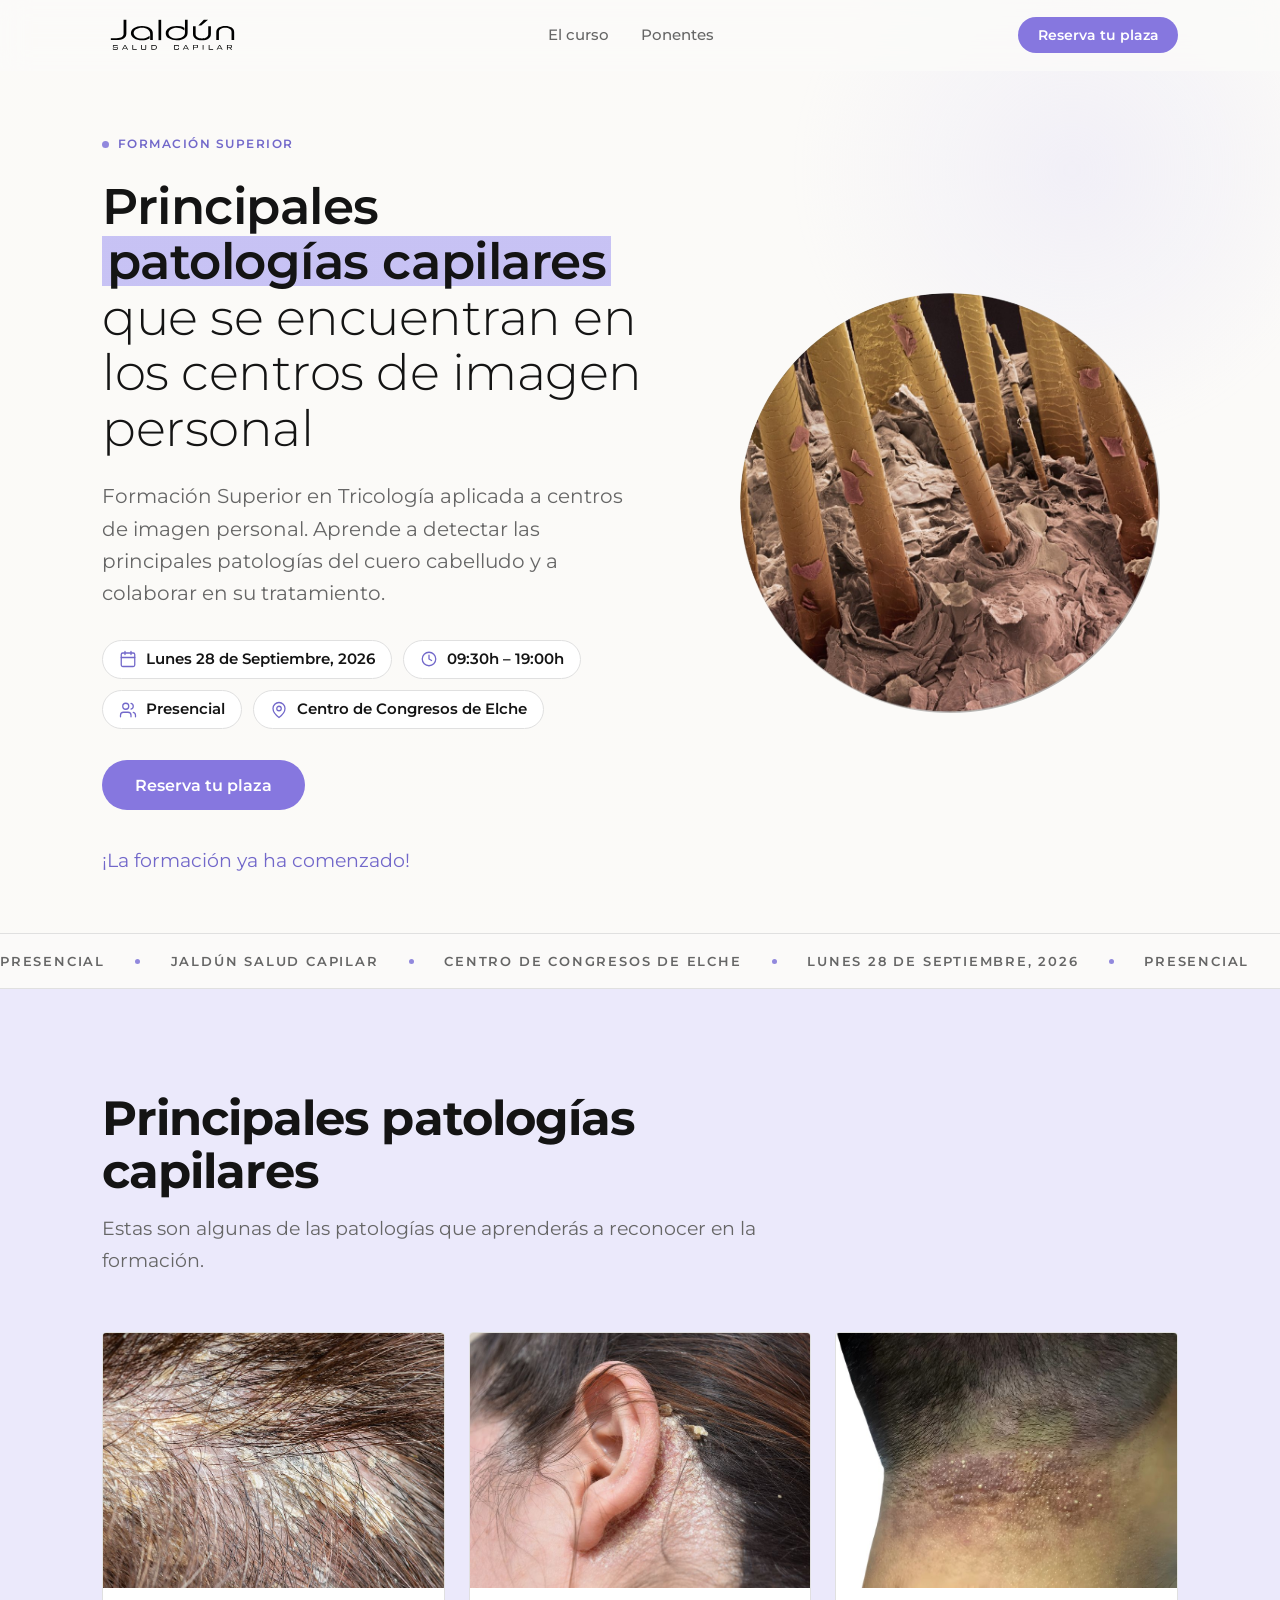
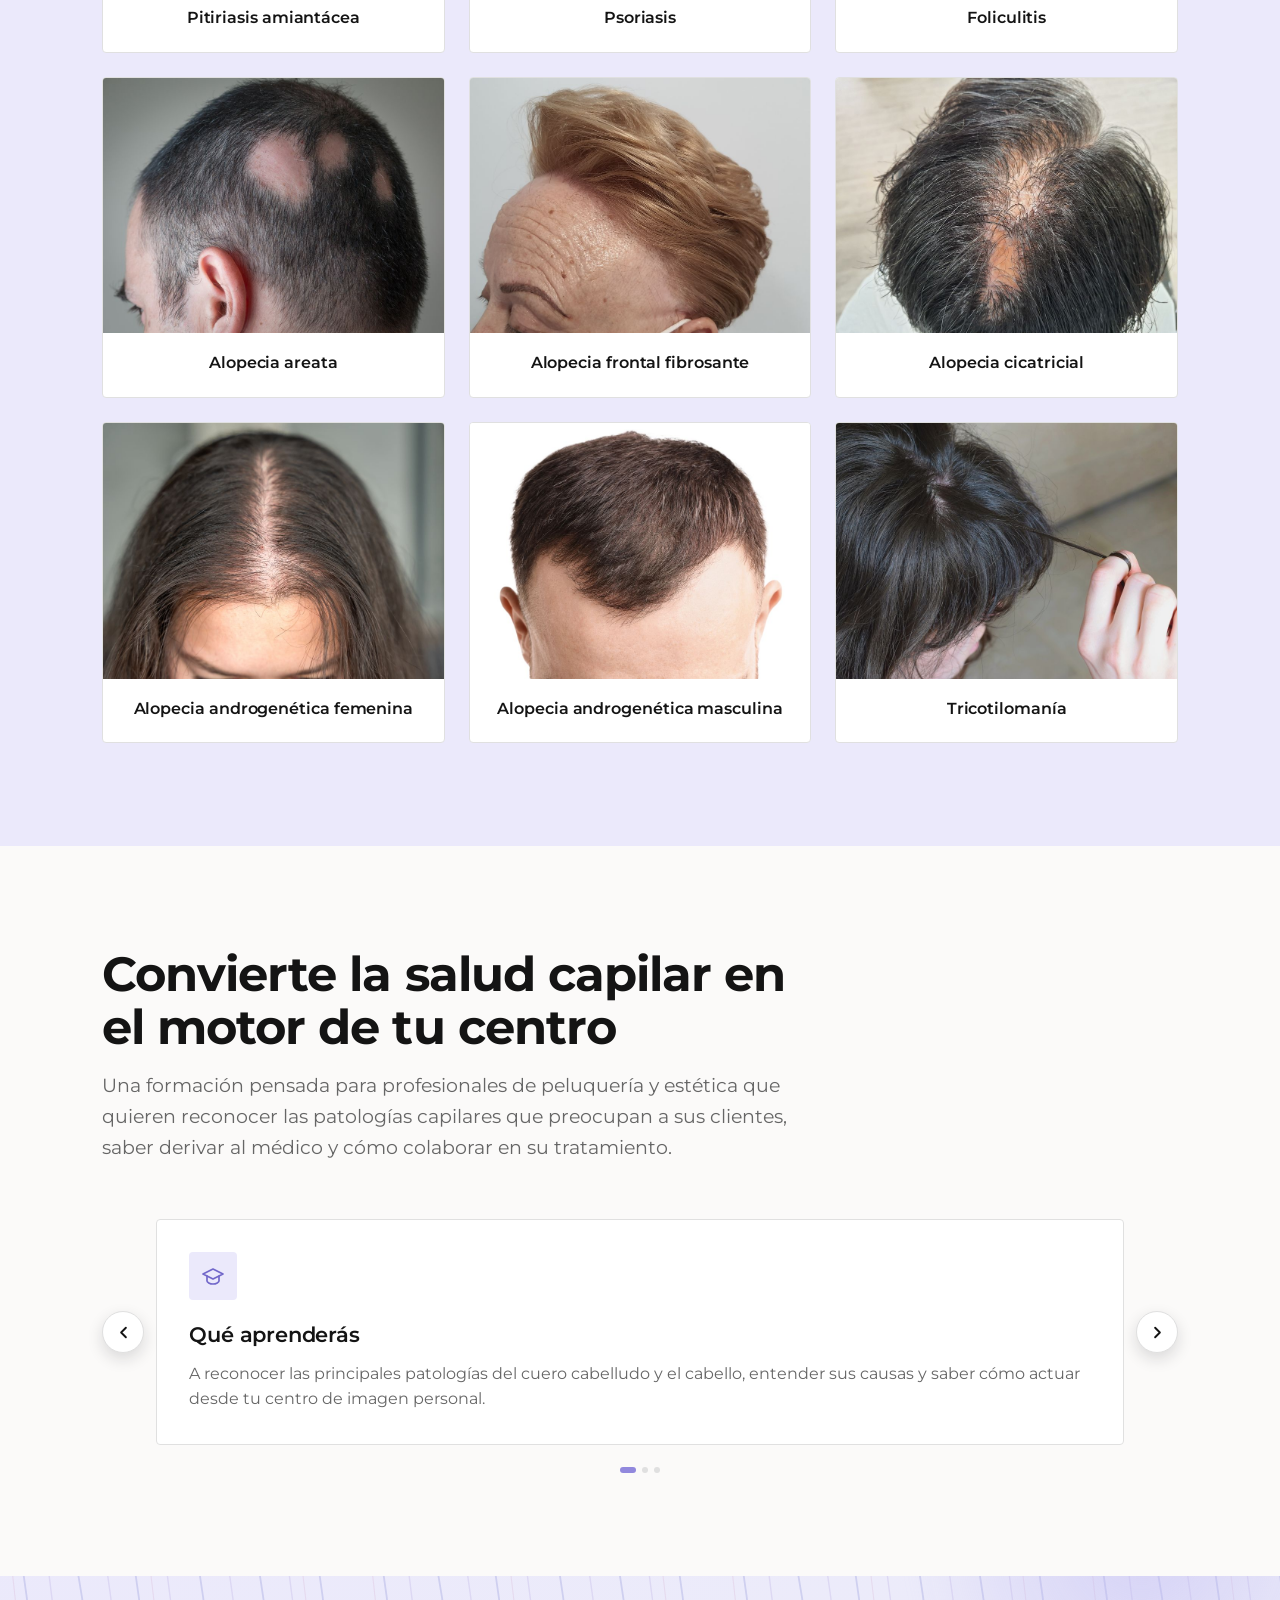
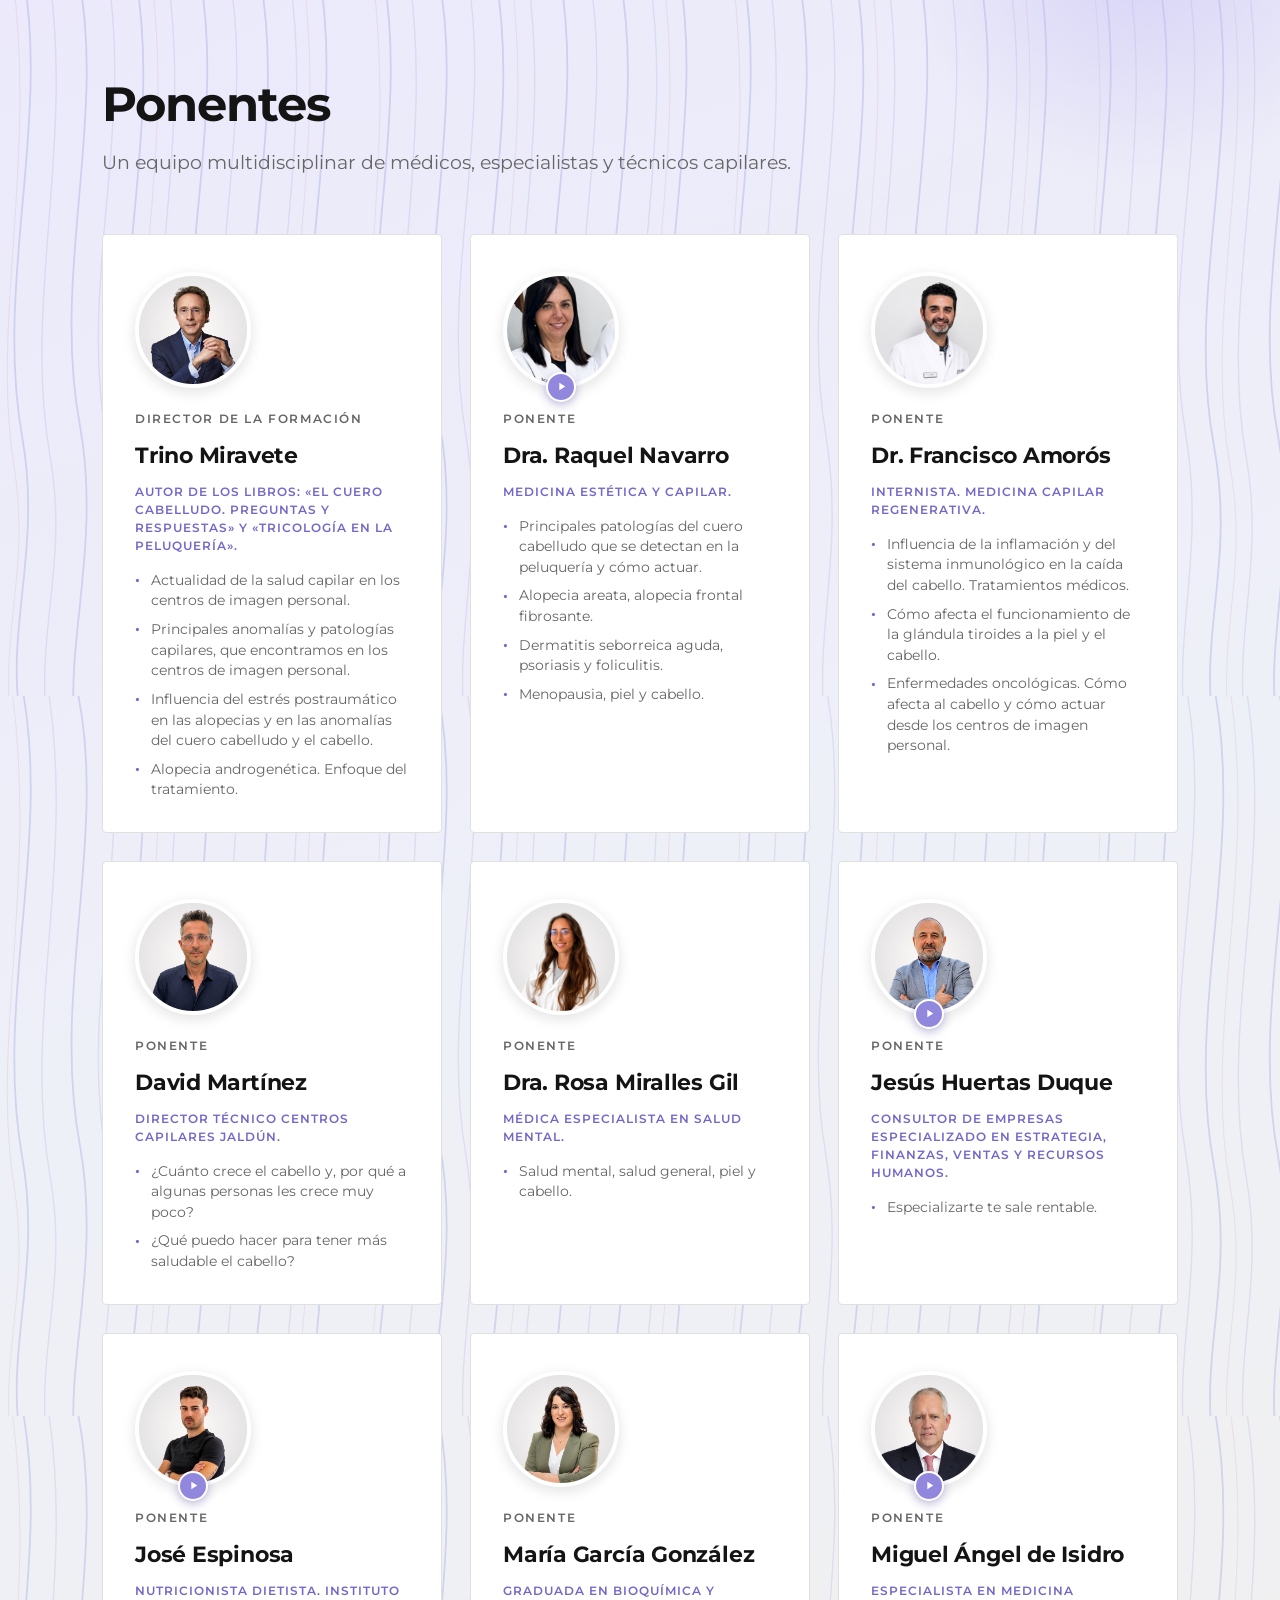
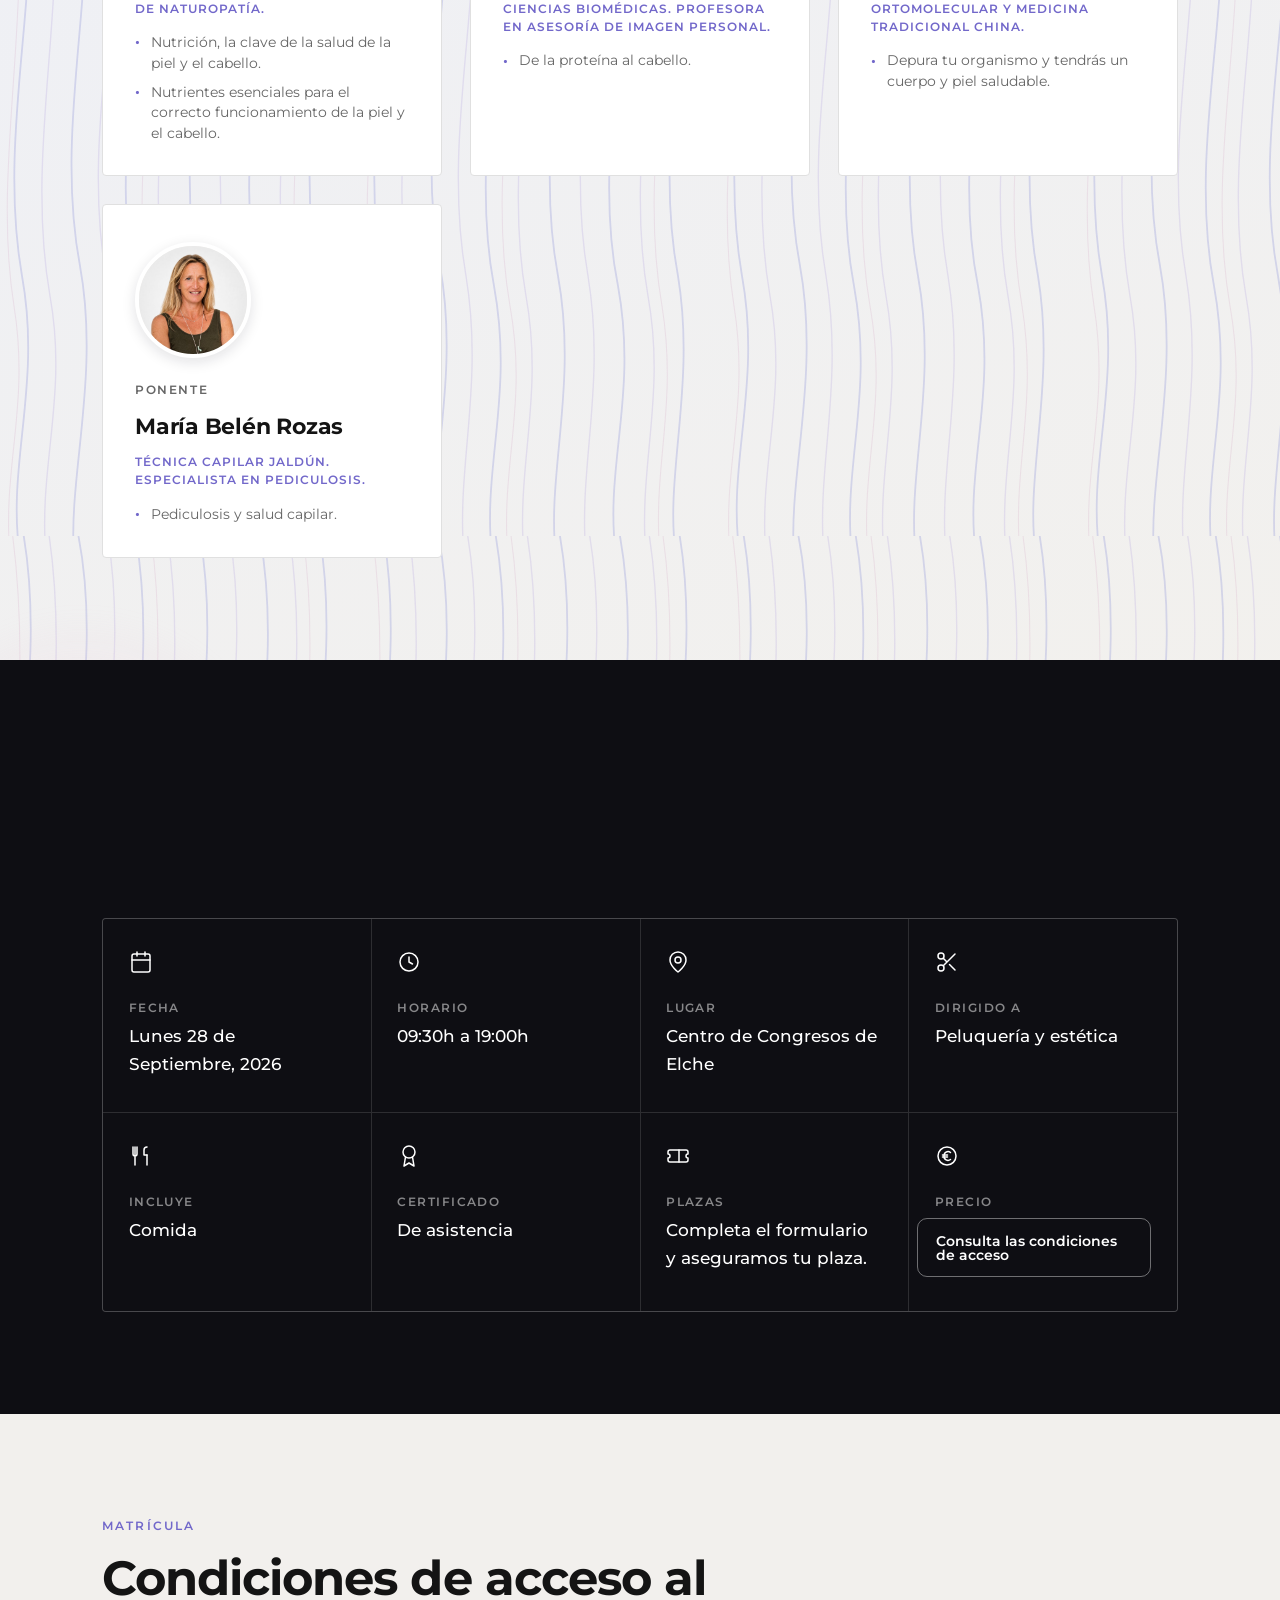
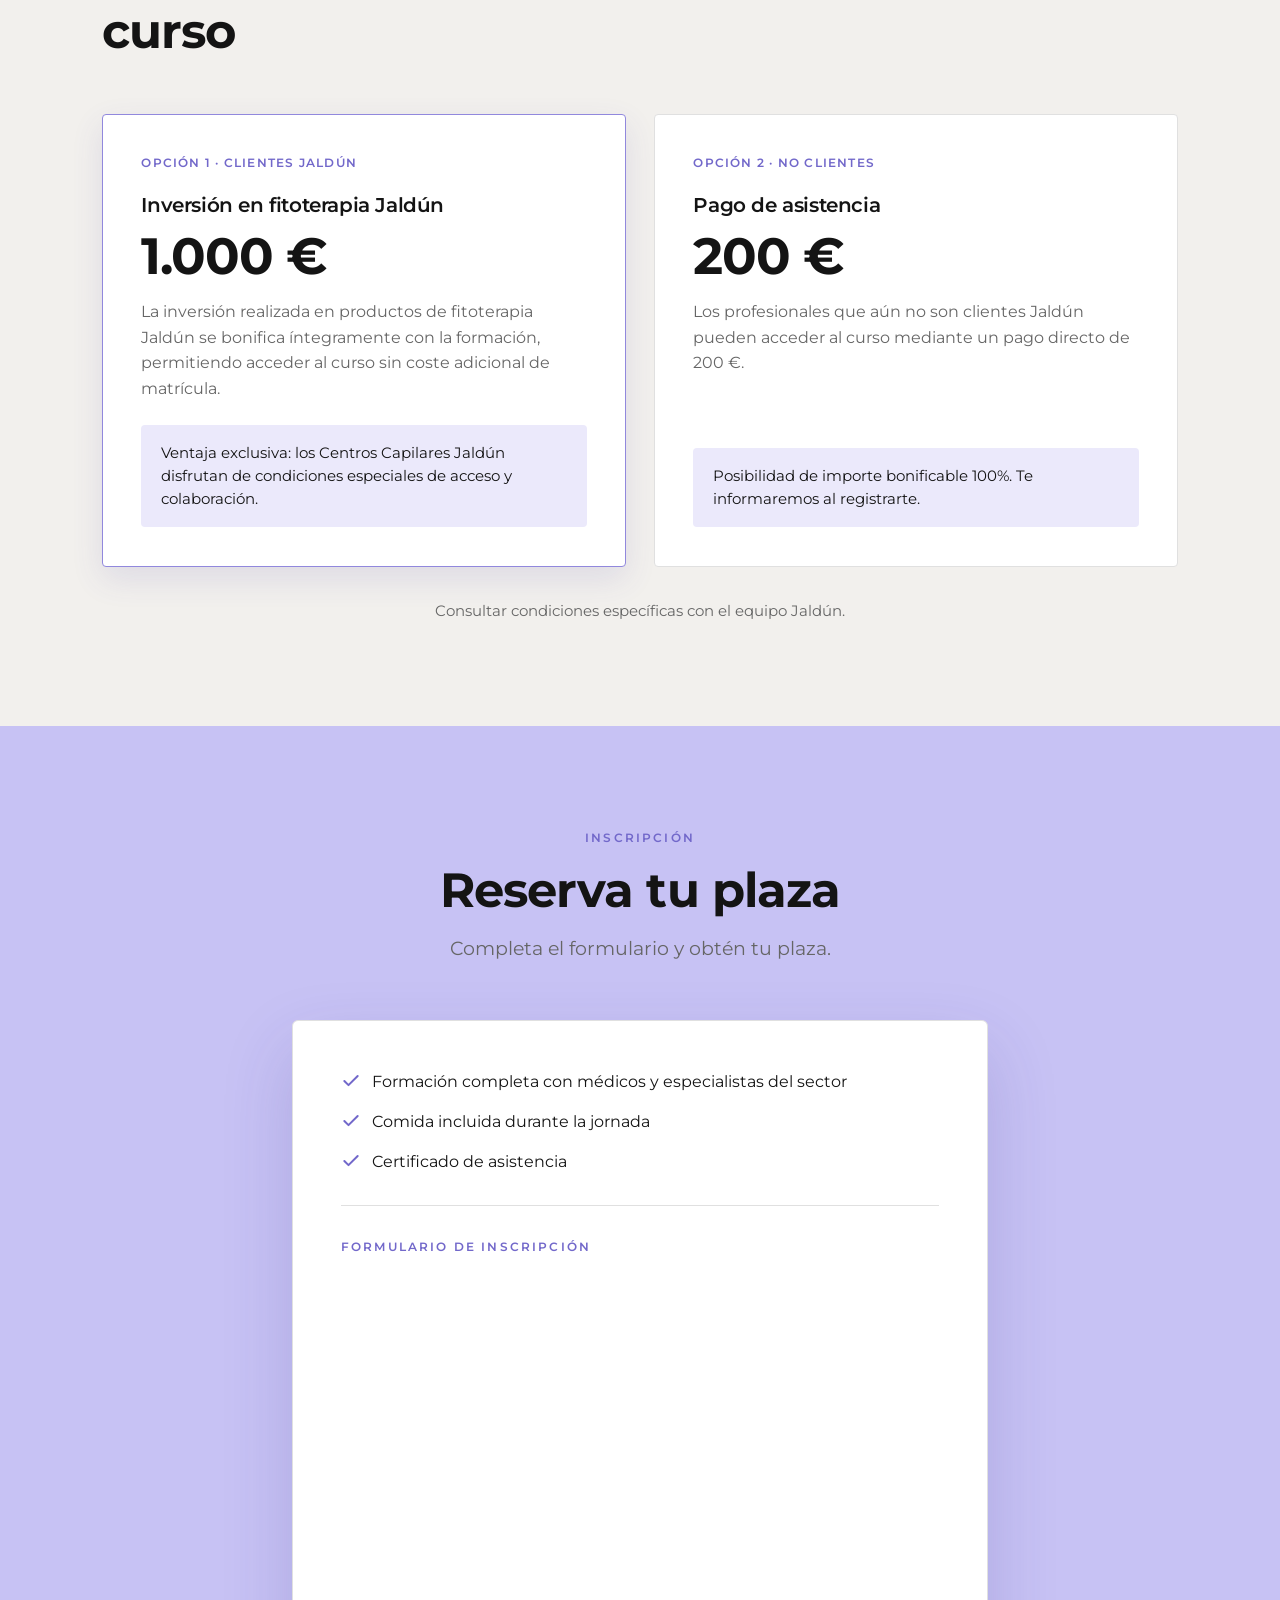
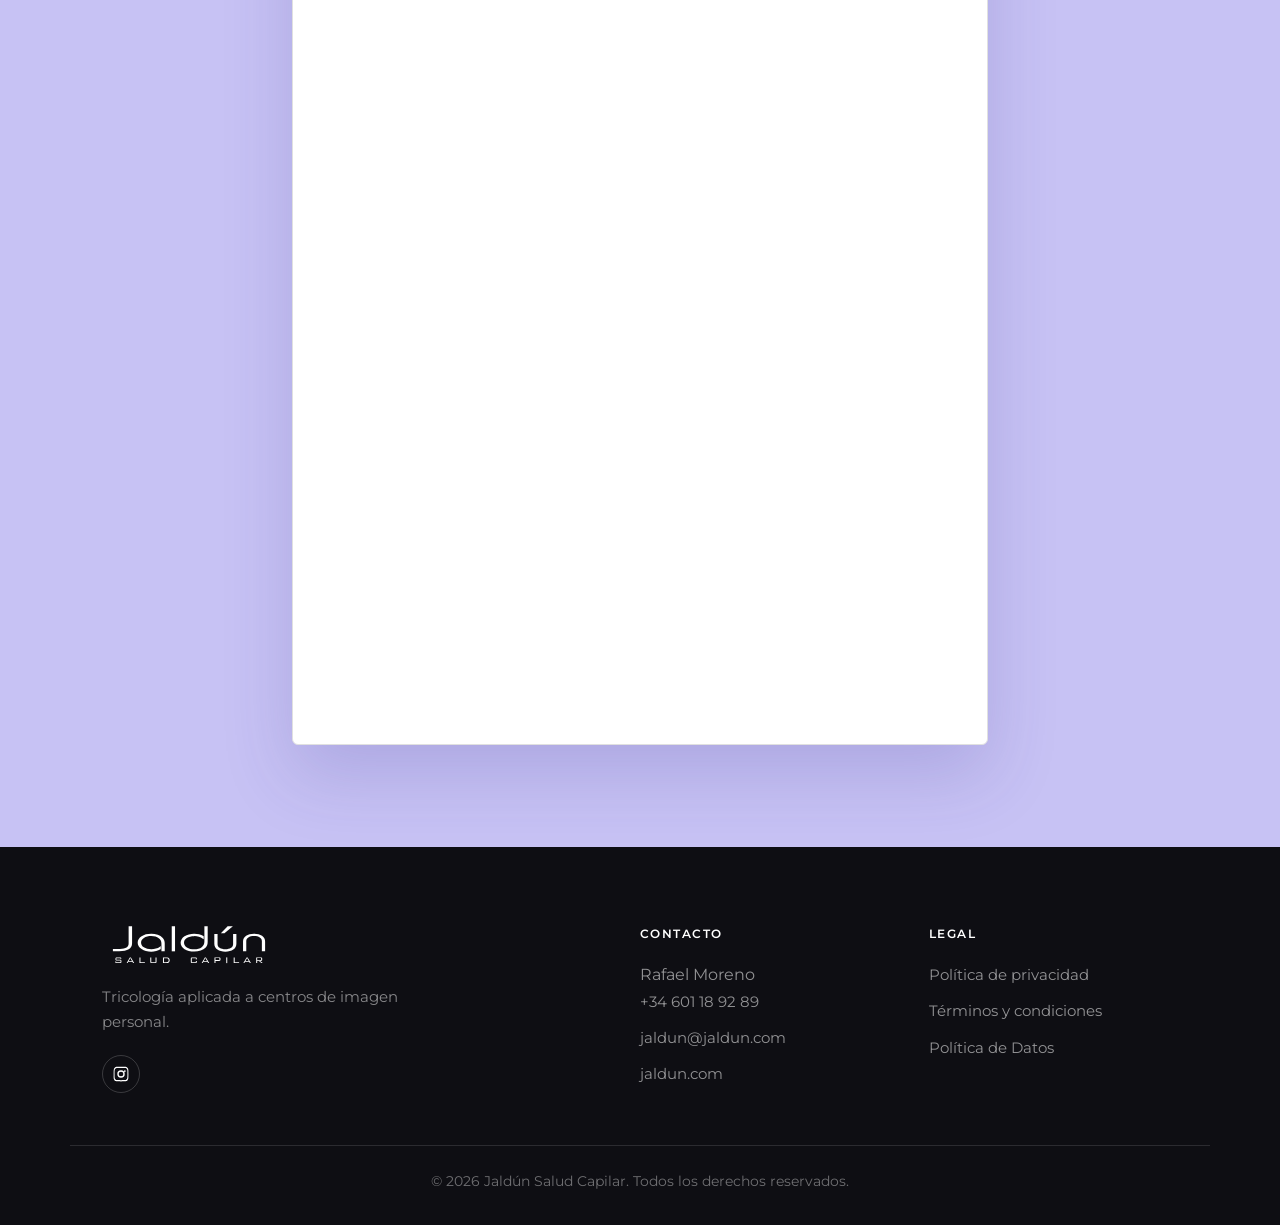
==== vista-previa.html @ fed3d992 "Añade vídeo con clic para la tarjeta de Dra. Raquel Navarro Mismo comportamiento que los demás ponen" ====
<!DOCTYPE html>
<html lang="es">
<head>
  <meta charset="UTF-8" />
  <meta name="viewport" content="width=device-width, initial-scale=1.0" />

  <!-- Metadatos SEO (también se refrescan desde config.js, pero estos valores
       estáticos son los que leen WhatsApp/Facebook/Instagram al compartir). -->
  <title>Formación Superior en Tricología | Principales Patologías Capilares · Jaldún</title>
  <meta name="description" content="Formación presencial para profesionales de peluquería y estética: aprende a detectar las principales patologías capilares y a colaborar en su tratamiento. 28 de septiembre, Elche. Incluye comida y certificado." />

  <!-- Open Graph (al compartir en WhatsApp, Facebook, Instagram...) -->
  <meta property="og:type" content="website" />
  <meta property="og:title" content="Formación superior · Principales patologías capilares que se encuentran en los centros de imagen personal." />
  <meta property="og:description" content="Tricología aplicada a centros de imagen personal. 28 de septiembre de 2026, Elche. Incluye comida y certificado." />
  <meta property="og:image" content="assets/og-image.jpg" />
  <meta property="og:url" content="https://www.jaldun.com/formacion" />

  <!-- Twitter Cards -->
  <meta name="twitter:card" content="summary_large_image" />
  <meta name="twitter:title" content="Formación superior · Principales patologías capilares que se encuentran en los centros de imagen personal." />
  <meta name="twitter:description" content="Tricología aplicada a centros de imagen personal. 28 de septiembre de 2026, Elche." />
  <meta name="twitter:image" content="assets/og-image.jpg" />

  <!-- Favicon -->
  <link rel="icon" href="[data-uri]" type="image/svg+xml" />

  <!-- Tipografía del programa: Montserrat -->
  <link rel="preconnect" href="https://fonts.googleapis.com" />
  <link rel="preconnect" href="https://fonts.gstatic.com" crossorigin />
  <link href="https://fonts.googleapis.com/css2?family=Montserrat:wght@400;500;600;700;800&display=swap" rel="stylesheet" />

  <!-- Estilos -->
  <style>
/* =========================================================================
   SISTEMA DE DISEÑO — LANDING JALDÚN
   Estética editorial inspirada en eventos.jaldun.com
   Titulares y texto: Montserrat (la del PDF del programa)
   Fondo cálido, tinta casi negra, acentos lavanda, esquinas rectas.
   El contenido se edita en config.js (no aquí).
   ========================================================================= */

/* ---------------------- 1. VARIABLES (tema) ---------------------- */
:root {
  /* Paleta extraída de eventos.jaldun.com */
  --paper:       hsl(40 20% 98%);   /* fondo cálido */
  --paper-2:     hsl(40 15% 94%);   /* gris cálido (secciones alternas) */
  --ink:         hsl(0 0% 8%);      /* texto casi negro */
  --muted:       hsl(0 0% 40%);     /* texto secundario */
  --card:        #ffffff;
  --hairline:    hsl(0 0% 88%);     /* líneas finas */
  --border:      hsl(0 0% 90%);

  --lavender:        hsl(246 70% 86%);
  --lavender-deep:   hsl(246 55% 70%);
  --lavender-deeper: hsl(246 48% 60%);
  --lavender-soft:   hsl(246 70% 95%);

  /* Tipografía del programa: Montserrat (titulares y texto) */
  --font-serif: "Montserrat", system-ui, -apple-system, "Segoe UI", Roboto, sans-serif;
  --font-sans:  "Montserrat", system-ui, -apple-system, "Segoe UI", Roboto, sans-serif;

  /* Radios (editorial: casi rectos) */
  --r:    4px;
  --r-lg: 6px;

  /* Layout */
  --maxw: 1140px;
  --gap: clamp(1rem, 2.5vw, 1.75rem);
}

/* ---------------------- 2. RESET ---------------------- */
*, *::before, *::after { box-sizing: border-box; margin: 0; padding: 0; }

html { scroll-behavior: smooth; scroll-padding-top: 90px; -webkit-text-size-adjust: 100%; }

body {
  font-family: var(--font-sans);
  color: var(--ink);
  background: var(--paper);
  line-height: 1.65;
  -webkit-font-smoothing: antialiased;
  text-rendering: optimizeLegibility;
  overflow-x: hidden;
}

img { max-width: 100%; display: block; }
a { color: inherit; text-decoration: none; }
ul { list-style: none; }
button { font-family: inherit; cursor: pointer; }

h1, h2, h3, .serif { font-family: var(--font-serif); font-weight: 700; letter-spacing: -0.02em; }

/* ---------------------- 3. LAYOUT ---------------------- */
.container { width: 100%; max-width: var(--maxw); margin: 0 auto; padding: 0 clamp(1.2rem, 4vw, 2rem); }
.container--narrow { max-width: 760px; }

.section { padding: clamp(4rem, 8vw, 6.5rem) 0; }
.section--alt { background: var(--paper-2); }

.section__head { max-width: 720px; margin: 0 0 clamp(2.5rem, 5vw, 3.5rem); }
.section__title {
  font-family: var(--font-serif); font-weight: 700;
  font-size: clamp(1.9rem, 4.5vw, 3rem); line-height: 1.1; letter-spacing: -0.02em;
}
.section__subtitle {
  margin-top: 1rem; font-size: clamp(1.02rem, 2vw, 1.18rem);
  color: var(--muted); max-width: 60ch;
}

.grid { display: grid; gap: var(--gap); }
.grid--2 { grid-template-columns: repeat(2, 1fr); }
.grid--3 { grid-template-columns: repeat(3, 1fr); }
.grid--4 { grid-template-columns: repeat(4, 1fr); }
.grid--speakers { grid-template-columns: repeat(3, 1fr); }

/* Resalte lavanda (subrayado tipo rotulador) */
.hl {
  background: linear-gradient(transparent 8%, var(--lavender) 8% 92%, transparent 92%);
  color: inherit; padding: 0 .1em; border-radius: 2px;
  -webkit-box-decoration-break: clone; box-decoration-break: clone;
}

/* ---------------------- 4. BOTONES ---------------------- */
.btn {
  display: inline-flex; align-items: center; justify-content: center; gap: .5rem;
  font-family: var(--font-sans); font-weight: 600; font-size: .95rem; line-height: 1;
  padding: .85rem 1.6rem; border-radius: 999px; border: 1px solid transparent;
  transition: transform .18s ease, background .2s ease, box-shadow .2s ease, color .2s ease;
  white-space: nowrap;
}
.btn--primary { background: hsl(249 62% 67%); color: #fff; }
.btn--primary:hover { background: hsl(249 55% 59%); color: #fff; transform: translateY(-1px); }
.btn--primary:active { transform: translateY(0); }
.btn--ghost { background: transparent; border-color: var(--ink); color: var(--ink); }
.btn--ghost:hover { background: var(--ink); color: var(--paper); }
.btn--sm { padding: .6rem 1.15rem; font-size: .88rem; }
.btn--lg { padding: 1rem 2rem; font-size: 1.02rem; }
.btn--block { width: 100%; }

/* ---------------------- 5. NAVBAR ---------------------- */
.navbar {
  position: fixed; top: 0; left: 0; right: 0; z-index: 100;
  background: hsl(40 20% 98% / .82); backdrop-filter: saturate(180%) blur(14px);
  border-bottom: 1px solid transparent; transition: border-color .3s ease;
}
.navbar.scrolled { border-bottom-color: var(--hairline); }
.navbar__inner { display: flex; align-items: center; justify-content: space-between; height: 70px; gap: 1rem; }
.navbar__logo { font-family: var(--font-serif); font-weight: 800; font-size: 1.5rem; letter-spacing: -.01em; display: inline-flex; align-items: center; }
.navbar__logo img { height: 34px; width: auto; display: block; }
.navbar__links { display: flex; gap: 2rem; }
.navbar__links a { color: var(--muted); font-weight: 500; font-size: .92rem; transition: color .2s; }
.navbar__links a:hover { color: var(--ink); }

/* ---------------------- 6. HERO ---------------------- */
.hero { position: relative; padding: 130px 0 clamp(2rem, 5vw, 3.5rem); overflow: hidden; isolation: isolate; }
.hero__bg { position: absolute; inset: 0; width: 100%; height: 100%; object-fit: cover; z-index: 0; }
.hero__bg-overlay {
  position: absolute; inset: 0; z-index: 1;
  background: linear-gradient(95deg, rgba(251,250,247,.82) 0%, rgba(251,250,247,.60) 50%, rgba(251,250,247,.38) 100%);
}
.hero__inner { position: relative; z-index: 2; display: grid; grid-template-columns: 1.1fr .9fr; align-items: center; gap: clamp(2rem, 5vw, 4.5rem); }
.hero__badge {
  display: inline-flex; align-items: center; gap: .55rem;
  font-size: .78rem; font-weight: 600; letter-spacing: .12em; text-transform: uppercase;
  color: var(--lavender-deeper); margin-bottom: 1.5rem;
}
.hero__badge::before { content: ""; width: 7px; height: 7px; border-radius: 50%; background: var(--lavender-deep); }
.hero__title {
  font-family: var(--font-serif); font-weight: 600;
  font-size: clamp(1.9rem, 4.6vw, 3.1rem); line-height: 1.12; letter-spacing: -0.01em;
}
.hero__title-light { font-weight: 300; }
.hero__subtitle { margin-top: 1.5rem; font-size: clamp(1.05rem, 2.2vw, 1.22rem); color: var(--muted); max-width: 540px; }
.hero__meta { display: flex; flex-wrap: wrap; gap: .7rem; margin: 1.9rem 0; max-width: 560px; }
.hero__meta-item {
  display: inline-flex; align-items: center; gap: .55rem;
  padding: .6rem 1rem; border: 1px solid var(--hairline); border-radius: 999px;
  background: var(--card);
}
.hero__meta-icon { display: inline-flex; color: var(--lavender-deeper); }
.hero__meta-icon svg { width: 18px; height: 18px; }
.hero__meta-value { font-size: .92rem; font-weight: 600; color: var(--ink); line-height: 1; white-space: nowrap; }
.hero__actions { display: flex; flex-wrap: wrap; align-items: center; gap: .8rem; margin-top: .5rem; }

@media (max-width: 600px) {
  .hero__meta { gap: .6rem; }
  .hero__meta-item { flex: 1 1 auto; }
}

.hero__media { position: relative; display: flex; justify-content: center; }
.hero__image-wrap {
  position: relative; width: 100%; max-width: 420px; aspect-ratio: 1 / 1;
  border-radius: 50%; overflow: hidden; background: transparent;
}
.hero__image-wrap img { width: 100%; height: 100%; object-fit: cover; }
/* Respaldo para navegadores sin soporte de aspect-ratio (ej. iOS Safari antiguo):
   sin esto el contenedor colapsa a altura 0 y la imagen no se ve. */
@supports not (aspect-ratio: 1 / 1) {
  .hero__image-wrap { height: 0; padding-bottom: 100%; }
  .hero__image-wrap img { position: absolute; inset: 0; }
}
.hero__glow {
  position: absolute; top: -15%; right: -8%; width: 50vw; height: 50vw; max-width: 620px; max-height: 620px;
  background: radial-gradient(circle, hsl(246 70% 86% / .35), transparent 62%);
  z-index: -1; filter: blur(10px);
}

/* Cuenta atrás */
.countdown { display: flex; gap: clamp(.8rem, 2vw, 1.6rem); margin-top: 2.2rem; flex-wrap: wrap; }
.cd { display: flex; flex-direction: column; align-items: flex-start; min-width: 56px; }
.cd__num {
  font-family: var(--font-serif); font-weight: 700; font-variant-numeric: tabular-nums;
  font-size: clamp(1.8rem, 4vw, 2.6rem); line-height: 1; color: var(--ink);
}
.cd__lbl { font-size: .72rem; text-transform: uppercase; letter-spacing: .14em; color: var(--muted); margin-top: .45rem; }
.cd--done { font-family: var(--font-serif); font-size: 1.2rem; color: var(--lavender-deeper); }

/* ---------------------- 7. FRANJA (ticker) ---------------------- */
.ticker { border-top: 1px solid var(--hairline); border-bottom: 1px solid var(--hairline); background: var(--paper); overflow: hidden; }
.ticker__track {
  display: flex; align-items: center; width: max-content;
  animation: ticker-scroll 80s linear infinite;
}
.ticker:hover .ticker__track { animation-play-state: paused; }
@keyframes ticker-scroll {
  from { transform: translateX(0); }
  to   { transform: translateX(-50%); }
}
.ticker__item {
  display: inline-flex; align-items: center; white-space: nowrap; padding: 1.05rem 0;
  font-size: .8rem; font-weight: 600; letter-spacing: .14em; text-transform: uppercase; color: var(--muted);
}
.ticker__item::after {
  content: ""; width: 5px; height: 5px; border-radius: 50%; background: var(--lavender-deep);
  margin: 0 1.9rem; flex: 0 0 auto;
}

/* ---------------------- 8. TARJETAS ---------------------- */
.card {
  background: var(--card); border: 1px solid var(--hairline); border-radius: var(--r);
  padding: clamp(1.4rem, 3vw, 2rem);
  transition: transform .22s ease, box-shadow .22s ease, border-color .22s ease;
}
.grid .card:hover, .sobre-grid .card:hover { transform: translateY(-6px); border-color: var(--lavender-deep); background: var(--lavender-soft); box-shadow: 0 18px 38px hsl(246 42% 45% / .16); }

/* "Convierte la salud capilar..." como carrusel de 1 tarjeta, con flechas a los lados (escritorio y móvil) */
.sobre-carousel { position: relative; padding: 0 3.4rem; }
.sobre-grid {
  display: flex; gap: 1.5rem; overflow-x: auto; scroll-snap-type: x mandatory;
  -webkit-overflow-scrolling: touch; scrollbar-width: none;
}
.sobre-grid::-webkit-scrollbar { display: none; }
.sobre-grid .card { flex: 0 0 100%; max-width: 100%; scroll-snap-align: center; }
.sobre-arrow {
  display: flex; align-items: center; justify-content: center;
  position: absolute; top: 50%; transform: translateY(-50%);
  width: 42px; height: 42px; padding: 0; border-radius: 50%; flex: 0 0 auto;
  background: #fff; border: 1px solid var(--hairline); color: var(--ink);
  box-shadow: 0 6px 16px rgba(20,21,26,.14); z-index: 2; cursor: pointer;
}
.sobre-arrow:hover { border-color: var(--lavender-deep); color: var(--lavender-deeper); }
.sobre-arrow svg { width: 19px; height: 19px; }
.sobre-arrow--prev { left: 0; }
.sobre-arrow--next { right: 0; }
.sobre-arrow:disabled { opacity: .3; pointer-events: none; }
.sobre-dots { display: flex; justify-content: center; align-items: center; gap: .4rem; margin-top: 1.4rem; }
.sobre-dots span {
  width: 6px; height: 6px; border-radius: 50%; background: var(--hairline); flex: 0 0 auto; cursor: pointer;
  transition: background .2s ease, width .2s ease;
}
.sobre-dots span.is-active { background: var(--lavender-deep); width: 16px; border-radius: 3px; }
@media (max-width: 540px) {
  .sobre-carousel { padding: 0 2.6rem; }
  .sobre-arrow { width: 36px; height: 36px; }
  .sobre-arrow svg { width: 16px; height: 16px; }
}
.card__icon {
  font-size: 1.5rem; line-height: 1; margin-bottom: 1.1rem; color: var(--lavender-deeper);
  width: 48px; height: 48px; display: inline-flex; align-items: center; justify-content: center;
  background: var(--lavender-soft); border-radius: var(--r);
}
.card__icon svg { width: 24px; height: 24px; }
.card__title { font-family: var(--font-serif); font-weight: 600; font-size: 1.3rem; margin-bottom: .55rem; letter-spacing: -.01em; }
.card__text { color: var(--muted); font-size: .97rem; }

/* Galería de patologías (foto + título) */
#patologias.section--alt { background: var(--lavender-soft); }
.patho-grid { display: grid; grid-template-columns: repeat(3, 1fr); gap: 1.5rem; }
.patho-card {
  background: var(--card); border: 1px solid var(--hairline); border-radius: var(--r);
  overflow: hidden; transition: transform .22s ease, box-shadow .22s ease, border-color .22s ease;
}
.patho-card:hover { transform: translateY(-6px); border-color: var(--lavender-deep); box-shadow: 0 18px 38px hsl(246 42% 45% / .16); }
.patho-card__img { width: 100%; aspect-ratio: 4 / 3; object-fit: cover; display: block; background: var(--paper-2); }
.patho-card__title {
  padding: 1rem 1.2rem 1.3rem; text-align: center;
  font-family: var(--font-serif); font-weight: 600; font-size: 1.02rem; letter-spacing: -.005em;
}
@media (max-width: 860px) { .patho-grid { grid-template-columns: repeat(2, 1fr); } }

/* Carrusel en móvil: scroll horizontal con snap + flechas + puntos */
.patho-carousel { position: relative; }
.patho-arrow { display: none; }
.patho-dots { display: none; }
@media (max-width: 540px) {
  .patho-grid {
    display: flex; grid-template-columns: unset; gap: .9rem;
    overflow-x: auto; scroll-snap-type: x mandatory; scroll-padding-left: 6vw;
    -webkit-overflow-scrolling: touch; scrollbar-width: none;
  }
  .patho-grid::-webkit-scrollbar { display: none; }
  .patho-card { flex: 0 0 76vw; max-width: 76vw; scroll-snap-align: center; }
  .patho-card__img { aspect-ratio: 1 / 1; }
  .patho-card__title { padding: .8rem .9rem 1rem; font-size: .95rem; }

  .patho-arrow {
    display: flex; align-items: center; justify-content: center;
    position: absolute; top: 38vw; transform: translateY(-50%);
    width: 38px; height: 38px; padding: 0; border-radius: 50%;
    background: #fff; border: 1px solid var(--hairline); color: var(--ink);
    box-shadow: 0 6px 16px rgba(20,21,26,.16); z-index: 2;
  }
  .patho-arrow svg { width: 18px; height: 18px; }
  .patho-arrow--prev { left: 2px; }
  .patho-arrow--next { right: 2px; }
  .patho-arrow:disabled { opacity: .3; pointer-events: none; }

  .patho-dots { display: flex; justify-content: center; align-items: center; gap: .4rem; margin-top: 1.1rem; }
  .patho-dots span {
    width: 6px; height: 6px; border-radius: 50%; background: var(--hairline);
    transition: background .2s ease, width .2s ease; flex: 0 0 auto;
  }
  .patho-dots span.is-active { background: var(--lavender-deep); width: 16px; border-radius: 3px; }
}

/* Etiqueta (eyebrow) sobre los títulos de sección */
.eyebrow {
  display: block; font-size: .75rem; font-weight: 600; letter-spacing: .18em;
  text-transform: uppercase; color: var(--lavender-deeper); margin-bottom: 1rem;
}


/* Evento (datos) */
.fact { text-align: left; }
.fact__icon {
  font-size: 1.3rem; margin-bottom: .8rem; width: 44px; height: 44px; color: var(--lavender-deeper);
  display: inline-flex; align-items: center; justify-content: center;
  background: var(--lavender-soft); border-radius: var(--r);
}
.fact__icon svg { width: 22px; height: 22px; }
.fact__label { font-size: .76rem; text-transform: uppercase; letter-spacing: .1em; color: var(--muted); font-weight: 600; }
.fact__value { font-size: 1.05rem; font-weight: 600; margin-top: .2rem; font-family: var(--font-serif); }

/* --- Sección oscura integrada (estilo eventos.jaldun.com · detalles del evento) --- */
.section--dark { background: #0e0e13; color: #fff; }
.section--dark .section__title { color: #fff; }
.section--dark .section__subtitle { color: rgba(255,255,255,.55); }

.facts {
  display: grid; grid-template-columns: repeat(4, 1fr);
  gap: 1px; background: rgba(255,255,255,.13);
  border: 1px solid rgba(255,255,255,.13); border-radius: var(--r); overflow: hidden;
}
.facts .fact { background: #0e0e13; padding: 1.9rem 1.6rem 2.1rem; text-align: left; }
.facts .fact__icon {
  width: auto; height: auto; background: none; border-radius: 0;
  color: #fff; margin-bottom: 1.5rem; font-size: 1.3rem;
}
.facts .fact__icon svg { width: 24px; height: 24px; stroke-width: 1.5; }
.facts .fact__label { color: rgba(255,255,255,.5); letter-spacing: .12em; }
.facts .fact__value { color: #fff; font-weight: 500; margin-top: .35rem; }
.btn--ghost-light { background: transparent; border-color: rgba(255,255,255,.4); color: #fff; margin-top: .4rem; }
.btn--ghost-light:hover { background: #fff; color: #0e0e13; border-color: #fff; }
.fact__cta { display: flex; width: calc(100% + 1.1rem); white-space: normal; text-align: left; justify-content: flex-start; border-radius: 10px; padding: .9rem 1.1rem; margin-left: -1.1rem; }

@media (max-width: 860px) { .facts { grid-template-columns: repeat(2, 1fr); } }
@media (max-width: 460px) { .facts { grid-template-columns: 1fr; } }

/* ---------------------- 9. PONENTES ---------------------- */
/* Fondo sutil de hebras de cabello para la sección de ponentes */
.section--hairs {
  position: relative; overflow: hidden;
  background-color: #eef0f7;
  background-image: url([data-uri]), linear-gradient(160deg, var(--lavender-soft) 0%, #eef0f7 45%, var(--paper-2) 100%);
  background-repeat: repeat, no-repeat;
  background-size: 360px 720px, 100% 100%;
}
.section--hairs::before, .section--hairs::after {
  content: ""; position: absolute; z-index: 0; pointer-events: none; border-radius: 50%; filter: blur(6px);
}
.section--hairs::before {
  top: -12%; right: -8%; width: 42vw; height: 42vw; max-width: 480px; max-height: 480px;
  background: radial-gradient(circle, hsl(246 70% 84% / .5), transparent 70%);
}
.section--hairs::after {
  bottom: -16%; left: -10%; width: 38vw; height: 38vw; max-width: 420px; max-height: 420px;
  background: radial-gradient(circle, hsl(328 55% 85% / .35), transparent 70%);
}
.section--hairs > .container { position: relative; z-index: 1; }

.speaker {
  position: relative; overflow: hidden;
  text-align: left; background: #fff;
  border: 1px solid var(--hairline); border-radius: var(--r);
  padding: 2.3rem 2rem 2rem;
  transition: background .25s ease, border-color .25s ease, box-shadow .25s ease, transform .25s ease;
}
.grid--speakers .speaker:hover {
  background: var(--lavender-soft); border-color: var(--lavender-deep);
  box-shadow: 0 18px 38px hsl(246 45% 45% / .16); transform: translateY(-6px);
}
.speaker__content { position: relative; z-index: 3; padding-top: calc(116px + 1.4rem); }
.speaker__media {
  position: absolute; top: 2.3rem; left: 2rem; width: 116px; height: 116px;
  border-radius: 50%; overflow: hidden; z-index: 2;
  border: 4px solid #fff; box-shadow: 0 4px 14px rgba(16,18,30,.12); background: var(--paper-2);
  transition: top .45s cubic-bezier(.4,0,.2,1), left .45s cubic-bezier(.4,0,.2,1),
              width .45s cubic-bezier(.4,0,.2,1), height .45s cubic-bezier(.4,0,.2,1),
              border-radius .45s cubic-bezier(.4,0,.2,1), border-color .3s ease, box-shadow .3s ease;
}
.speaker__media:has(.speaker__video) { cursor: pointer; }
.speaker__tap-hint {
  position: absolute; z-index: 3; pointer-events: none;
  top: calc(2.3rem + 116px - 16px); left: calc(2rem + 58px);
  transform: translateX(-50%);
  width: 30px; height: 30px; border-radius: 50%;
  background: var(--lavender-deep); color: #fff;
  display: flex; align-items: center; justify-content: center;
  border: 2px solid #fff; box-shadow: 0 3px 10px hsl(246 45% 40% / .35);
  animation: tapHintPulse 2.2s ease-in-out infinite;
}
.speaker__tap-hint svg { width: 13px; height: 13px; margin-left: 1px; }
.speaker.is-video-active .speaker__tap-hint { display: none; }
@keyframes tapHintPulse {
  0%, 100% { transform: translateX(-50%) scale(1); }
  50% { transform: translateX(-50%) scale(1.12); }
}
.speaker__photo {
  position: absolute; inset: 0; width: 100%; height: 100%;
  object-fit: cover; object-position: center 22%; margin: 0;
  transition: opacity .35s ease;
}
.speaker__video {
  position: absolute; inset: 0; width: 100%; height: 100%;
  object-fit: cover; object-position: center center;
  opacity: 0; transition: opacity .35s ease; pointer-events: none;
}
.speaker__scrim {
  position: absolute; inset: 0; pointer-events: none;
  background: linear-gradient(180deg, transparent 55%, hsl(246 45% 8% / .55) 100%);
  opacity: 0; transition: opacity .4s ease;
}
.speaker.is-video-active {
  aspect-ratio: 1080 / 1500; height: auto;
}
.speaker.is-video-active .speaker__media {
  top: 0; left: 0; width: 100%; height: 100%; border-radius: var(--r);
  border-color: transparent; box-shadow: none;
}
.speaker.is-video-active .speaker__photo { opacity: 0; }
.speaker.is-video-active .speaker__video { opacity: 1; }
.speaker.is-video-active .speaker__scrim { opacity: 1; }
.speaker.is-video-active .speaker__content {
  position: absolute; inset: 0; z-index: 3;
  display: flex; flex-direction: column; justify-content: flex-end;
  padding: 1.1rem 1.3rem 1.2rem;
}
.speaker.is-video-active .speaker__eyebrow {
  color: rgba(255,255,255,.85); font-size: .6rem; margin-bottom: .2rem;
  text-shadow: 0 1px 4px rgba(0,0,0,.9), 0 1px 12px rgba(0,0,0,.6);
}
.speaker.is-video-active .speaker__name {
  color: #fff; font-size: 1.02rem;
  text-shadow: 0 1px 4px rgba(0,0,0,.9), 0 1px 12px rgba(0,0,0,.6);
}
.speaker.is-video-active .speaker__bio {
  color: rgba(255,255,255,.92); font-size: .66rem; margin-top: .25rem;
  text-shadow: 0 1px 4px rgba(0,0,0,.9), 0 1px 12px rgba(0,0,0,.6);
}
.speaker.is-video-active .speaker__topics,
.speaker.is-video-active .speaker__social { display: none; }
.speaker__eyebrow {
  font-size: .72rem; font-weight: 600; letter-spacing: .14em; text-transform: uppercase;
  color: var(--muted); margin-bottom: .5rem; transition: color .3s ease;
}
.speaker__name { font-family: var(--font-serif); font-weight: 700; font-size: 1.4rem; letter-spacing: -.01em; transition: color .3s ease; }
.speaker__bio {
  color: var(--lavender-deeper); font-weight: 600; font-size: .78rem;
  letter-spacing: .08em; text-transform: uppercase; margin-top: .55rem; line-height: 1.45;
  transition: color .3s ease;
}
.speaker__topics { list-style: none; margin: .9rem 0 0; padding: 0; }
.speaker__topics li {
  position: relative; padding-left: 1rem; margin-bottom: .5rem;
  color: var(--muted); font-size: .89rem; line-height: 1.45; transition: color .3s ease;
}
.speaker__topics li::before { content: "·"; position: absolute; left: 0; top: -.05em; color: var(--lavender-deeper); font-weight: 700; font-size: 1.1em; transition: color .3s ease; }
.speaker__topics li:last-child { margin-bottom: 0; }
.speaker__social { display: flex; gap: .6rem; margin-top: 1.2rem; }
.speaker__social a {
  width: 34px; height: 34px; border-radius: 50%; border: 1px solid var(--hairline);
  display: inline-flex; align-items: center; justify-content: center; color: var(--ink);
  transition: all .2s;
}
.speaker__social a:hover { background: var(--lavender-deep); color: #fff; border-color: var(--lavender-deep); }
.speaker__social svg { width: 16px; height: 16px; }

/* ---------------------- 10. ACORDEÓN (FAQ) ---------------------- */
/* --- Condiciones de acceso (precios) --- */
.price-card {
  background: var(--card); border: 1px solid var(--hairline); border-radius: var(--r);
  padding: clamp(1.8rem, 3vw, 2.5rem); display: flex; flex-direction: column;
  transition: transform .25s ease, box-shadow .25s ease, border-color .25s ease;
}
.price-card:hover { transform: translateY(-5px); box-shadow: 0 18px 38px hsl(246 42% 45% / .14); }
.price-card--featured { border-color: var(--lavender-deep); box-shadow: 0 12px 32px hsl(246 45% 45% / .12); }
.price-card__opt { font-size: .76rem; font-weight: 600; letter-spacing: .1em; text-transform: uppercase; color: var(--lavender-deeper); margin-bottom: 1rem; }
.price-card__title { font-family: var(--font-serif); font-weight: 600; font-size: 1.25rem; color: var(--ink); }
.price-card__amount { font-family: var(--font-serif); font-weight: 700; font-size: clamp(2.4rem, 5vw, 3.2rem); color: var(--ink); margin: .5rem 0 1.1rem; letter-spacing: -.02em; line-height: 1; }
.price-card__desc { color: var(--muted); font-size: .97rem; }
.price-card__desc { margin-bottom: 1.5rem; }
.price-card__highlight {
  margin-top: auto; background: var(--lavender-soft); border-radius: var(--r);
  padding: 1.05rem 1.2rem; color: var(--ink); font-size: .92rem; line-height: 1.55;
}
.condiciones-nota { text-align: center; color: var(--muted); font-size: .92rem; margin-top: 2rem; }

.accordion { display: flex; flex-direction: column; border-top: 1px solid var(--hairline); }
.acc-item { border-bottom: 1px solid var(--hairline); }
.acc-head {
  width: 100%; text-align: left; background: none; border: none;
  display: flex; align-items: center; justify-content: space-between; gap: 1rem;
  padding: 1.4rem .2rem; font-family: var(--font-serif); font-size: 1.18rem; font-weight: 600; color: var(--ink);
}
.acc-icon { flex: 0 0 auto; width: 22px; height: 22px; position: relative; }
.acc-icon::before, .acc-icon::after { content: ""; position: absolute; background: var(--lavender-deeper); border-radius: 2px; }
.acc-icon::before { top: 50%; left: 2px; right: 2px; height: 2px; transform: translateY(-50%); }
.acc-icon::after  { left: 50%; top: 2px; bottom: 2px; width: 2px; transform: translateX(-50%); transition: opacity .3s; }
.acc-item.open .acc-icon::after { opacity: 0; }
.acc-body { max-height: 0; overflow: hidden; transition: max-height .35s ease; }
.acc-body p { padding: 0 .2rem 1.4rem; color: var(--muted); max-width: 65ch; }

/* ---------------------- 11. FORMULARIO ---------------------- */
.form-section { background: var(--lavender); }
.form-section .section__head { text-align: center; margin-left: auto; margin-right: auto; }
.form-card {
  background: var(--card); border: 1px solid var(--hairline); border-radius: var(--r-lg);
  padding: clamp(1.8rem, 4vw, 3rem);
  box-shadow: 0 30px 70px hsl(246 50% 38% / .18);
}
.form-badge {
  display: inline-block; background: var(--lavender); color: var(--ink);
  font-size: .72rem; font-weight: 600; letter-spacing: .14em; text-transform: uppercase;
  padding: .45rem 1rem; border-radius: 999px; margin-bottom: 1.5rem;
}
.form-benefits { list-style: none; margin: 0; display: flex; flex-direction: column; gap: .85rem; }
.form-benefits li { display: flex; align-items: flex-start; gap: .7rem; color: var(--ink); font-size: 1rem; }
.form-benefits li svg { width: 20px; height: 20px; color: var(--lavender-deeper); flex: 0 0 auto; margin-top: .15rem; }
.form-divider { height: 1px; background: var(--hairline); margin: 1.9rem 0; }
.form-embed-label { display: block; margin-bottom: 1.2rem; }
/* Contenedor del formulario embebido (iframe GoHighLevel).
   El script de GHL intenta poner el iframe en position:absolute con un ancho en
   píxeles (lo que lo hacía "sangrar" fuera de la tarjeta). Forzándolo a
   position:static queda SIEMPRE en el flujo normal: ni se sale, ni colapsa la
   caja, ni se recorta por abajo. max-width:100% lo limita al ancho de la tarjeta
   y margin:0 auto lo centra. */
#form-embed { width: 100%; max-width: 100%; border-radius: var(--r); text-align: center; }
#form-embed iframe {
  position: static !important;
  width: 100% !important; max-width: 100% !important; min-width: 0 !important;
  /* El script de GHL a veces fija el iframe a 500/800px y mete el formulario
     (≈998px desktop / ≈1074px móvil) dentro con scroll interno (malo para CRO).
     Forzamos con !important una altura que SIEMPRE supere la del formulario:
     así no hay scroll interno. El sobrante es el iframe transparente mostrando
     la tarjeta blanca (parece padding). El script no usa !important, así que ganamos. */
  height: 1020px !important; min-height: 1020px !important; max-height: none !important;
  border: 0; display: block; margin: 0 auto;
}
@media (max-width: 560px) {
  #form-embed iframe { height: 1100px !important; min-height: 1100px !important; }
}

/* ---------------------- 12. FOOTER (claro, editorial) ---------------------- */
.footer { background: #0e0e13; color: rgba(255,255,255,.55); padding: clamp(3.5rem, 6vw, 5rem) 0 2rem; }
.footer__inner { display: grid; grid-template-columns: 2fr 1fr 1fr; gap: 2.5rem; }
.footer__logo { font-family: var(--font-serif); font-size: 1.5rem; font-weight: 800; color: #fff; display: block; margin-bottom: 1.1rem; }
.footer__logo img { height: 42px; width: auto; filter: brightness(0) invert(1); }
.footer__brand p { max-width: 340px; font-size: .95rem; color: rgba(255,255,255,.5); }
.footer__social { display: flex; gap: .6rem; margin-top: 1.3rem; }
.footer__social a {
  width: 38px; height: 38px; border-radius: 50%; border: 1px solid rgba(255,255,255,.18);
  display: inline-flex; align-items: center; justify-content: center; color: #fff; transition: all .2s;
}
.footer__social a:hover { background: var(--lavender-deep); color: var(--ink); border-color: var(--lavender-deep); transform: translateY(-2px); }
.footer__social svg { width: 18px; height: 18px; }
.footer__col h4 { color: #fff; font-family: var(--font-sans); font-weight: 600; font-size: .78rem; letter-spacing: .12em; text-transform: uppercase; margin-bottom: 1.1rem; }
.footer__col a { display: block; color: rgba(255,255,255,.55); font-size: .95rem; margin-bottom: .7rem; transition: color .2s; }
.footer__col a:hover { color: #fff; }
.footer__bottom { margin-top: 3rem; padding-top: 1.5rem; border-top: 1px solid rgba(255,255,255,.12); font-size: .86rem; color: rgba(255,255,255,.4); text-align: center; }

/* ---------------------- 13. CTA FLOTANTE (móvil) ---------------------- */
.floating-cta {
  position: fixed; left: 1rem; right: 1rem; bottom: 1rem; z-index: 90;
  display: none; text-align: center; padding: 1rem; border-radius: 999px;
  background: hsl(249 62% 67%); color: #fff; font-weight: 700;
  box-shadow: 0 10px 30px hsl(246 40% 50% / .3);
}

/* ---------------------- 14. ANIMACIONES ---------------------- */
.reveal { opacity: 0; transform: translateY(20px); transition: opacity .7s ease, transform .7s ease; }
.reveal.in { opacity: 1; transform: none; }

@media (prefers-reduced-motion: reduce) {
  html { scroll-behavior: auto; }
  .reveal { opacity: 1; transform: none; transition: none; }
  * { animation: none !important; }
}

/* ---------------------- 15. RESPONSIVE ---------------------- */
@media (max-width: 980px) {
  .hero__inner { grid-template-columns: 1fr; }
  .hero__media { order: -1; max-width: 360px; margin: 0 auto; }
  .grid--3, .grid--speakers { grid-template-columns: repeat(2, 1fr); }
  .grid--4 { grid-template-columns: repeat(2, 1fr); }
  .footer__inner { grid-template-columns: 1fr 1fr; }
  .footer__brand { grid-column: 1 / -1; }
}

@media (max-width: 720px) {
  .navbar__links { display: none; }
  .navbar .btn { display: none; }
  .grid--2, .grid--3, .grid--speakers { grid-template-columns: 1fr; }
  .floating-cta { display: block; }
  body { padding-bottom: 80px; }
}

@media (max-width: 440px) {
  .grid--4 { grid-template-columns: 1fr 1fr; }
}

</style>

<!-- Meta Pixel Code -->
<script>
!function(f,b,e,v,n,t,s)
{if(f.fbq)return;n=f.fbq=function(){n.callMethod?
n.callMethod.apply(n,arguments):n.queue.push(arguments)};
if(!f._fbq)f._fbq=n;n.push=n;n.loaded=!0;n.version='2.0';
n.queue=[];t=b.createElement(e);t.async=!0;
t.src=v;s=b.getElementsByTagName(e)[0];
s.parentNode.insertBefore(t,s)}(window, document,'script',
'https://connect.facebook.net/en_US/fbevents.js');
fbq('init', '324836267935139');
fbq('track', 'PageView');
</script>
<noscript><img height="1" width="1" style="display:none"
src="https://www.facebook.com/tr?id=324836267935139&ev=PageView&noscript=1"
/></noscript>
<!-- End Meta Pixel Code -->
</head>
<body>

  <!-- ===================== BARRA SUPERIOR ===================== -->
  <header class="navbar" id="navbar">
    <div class="container navbar__inner">
      <a href="#hero" class="navbar__logo" id="nav-logo">Jaldún</a>
      <nav class="navbar__links" id="nav-links">
        <a href="#sobre">El curso</a>
        <a href="#ponentes">Ponentes</a>
      </nav>
      <a href="#formulario" class="btn btn--primary btn--sm">Reserva tu plaza</a>
    </div>
  </header>

  <main>
    <!-- ===================== 1. HERO ===================== -->
    <section class="hero" id="hero">
      <video class="hero__bg" autoplay muted loop playsinline preload="auto" aria-hidden="true">
        <source src="assets/hero-bg.mp4" type="video/mp4" />
      </video>
      <div class="hero__bg-overlay" aria-hidden="true"></div>
      <div class="container hero__inner">
        <div class="hero__content reveal">
          <span class="hero__badge" id="hero-badge"></span>
          <h1 class="hero__title" id="hero-title"></h1>
          <p class="hero__subtitle" id="hero-subtitle"></p>
          <div class="hero__meta" id="hero-meta"></div>
          <div class="hero__actions">
            <a href="#formulario" class="btn btn--primary btn--lg" id="hero-cta"></a>
            <a href="#temario" class="btn btn--ghost btn--lg" id="hero-cta2"></a>
          </div>
          <div class="countdown" id="countdown" aria-label="Cuenta atrás para el evento"></div>
        </div>
        <div class="hero__media reveal">
          <div class="hero__image-wrap">
            <img id="hero-image" src="" alt="" loading="eager" />
          </div>
        </div>
      </div>
      <div class="hero__glow" aria-hidden="true"></div>
    </section>

    <!-- Franja de información (viñetas) -->
    <div class="ticker" id="ticker"></div>

    <!-- ===================== 1b. GALERÍA DE PATOLOGÍAS ===================== -->
    <section class="section section--alt" id="patologias">
      <div class="container">
        <div class="section__head reveal">
          <span class="eyebrow" id="patologias-eyebrow"></span>
          <h2 class="section__title" id="patologias-title"></h2>
          <p class="section__subtitle" id="patologias-subtitle"></p>
        </div>
        <div class="patho-carousel">
          <div class="patho-grid" id="patologias-grid"></div>
          <button class="patho-arrow patho-arrow--prev" id="patologias-prev" type="button" aria-label="Patología anterior">
            <svg viewBox="0 0 24 24" fill="none" stroke="currentColor" stroke-width="2.4" stroke-linecap="round" stroke-linejoin="round"><path d="M15 18l-6-6 6-6"/></svg>
          </button>
          <button class="patho-arrow patho-arrow--next" id="patologias-next" type="button" aria-label="Siguiente patología">
            <svg viewBox="0 0 24 24" fill="none" stroke="currentColor" stroke-width="2.4" stroke-linecap="round" stroke-linejoin="round"><path d="M9 18l6-6-6-6"/></svg>
          </button>
        </div>
        <div class="patho-dots" id="patologias-dots"></div>
      </div>
    </section>

    <!-- ===================== 2. SOBRE EL CURSO ===================== -->
    <section class="section" id="sobre">
      <div class="container">
        <div class="section__head reveal">
          <h2 class="section__title" id="sobre-title"></h2>
          <p class="section__subtitle" id="sobre-desc"></p>
        </div>
        <div class="sobre-carousel">
          <div class="sobre-grid" id="sobre-bloques"></div>
          <button class="sobre-arrow sobre-arrow--prev" id="sobre-prev" type="button" aria-label="Anterior">
            <svg viewBox="0 0 24 24" fill="none" stroke="currentColor" stroke-width="2.4" stroke-linecap="round" stroke-linejoin="round"><path d="M15 18l-6-6 6-6"/></svg>
          </button>
          <button class="sobre-arrow sobre-arrow--next" id="sobre-next" type="button" aria-label="Siguiente">
            <svg viewBox="0 0 24 24" fill="none" stroke="currentColor" stroke-width="2.4" stroke-linecap="round" stroke-linejoin="round"><path d="M9 18l6-6-6-6"/></svg>
          </button>
        </div>
        <div class="sobre-dots" id="sobre-dots"></div>
      </div>
    </section>

    <!-- ===================== 4. PONENTES ===================== -->
    <section class="section section--hairs" id="ponentes">
      <div class="container">
        <div class="section__head reveal">
          <h2 class="section__title" id="ponentes-title"></h2>
          <p class="section__subtitle" id="ponentes-subtitle"></p>
        </div>
        <div class="grid grid--speakers" id="ponentes-grid"></div>
      </div>
    </section>

    <!-- ===================== 5. INFO DEL EVENTO ===================== -->
    <section class="section section--dark" id="evento">
      <div class="container">
        <div class="section__head reveal">
          <h2 class="section__title" id="evento-title"></h2>
          <p class="section__subtitle" id="evento-subtitle"></p>
        </div>
        <div class="facts" id="evento-grid"></div>
      </div>
    </section>

    <!-- ===================== 6b. CONDICIONES DE ACCESO ===================== -->
    <section class="section section--alt" id="condiciones">
      <div class="container">
        <div class="section__head reveal">
          <span class="eyebrow" id="condiciones-eyebrow"></span>
          <h2 class="section__title" id="condiciones-title"></h2>
          <p class="section__subtitle" id="condiciones-subtitle"></p>
        </div>
        <div class="grid grid--2" id="condiciones-grid"></div>
        <p class="condiciones-nota" id="condiciones-nota"></p>
      </div>
    </section>

    <!-- ===================== 8. FORMULARIO ===================== -->
    <section class="section form-section" id="formulario">
      <div class="container container--narrow">
        <div class="section__head reveal">
          <span class="eyebrow" id="form-eyebrow"></span>
          <h2 class="section__title" id="form-title"></h2>
          <p class="section__subtitle" id="form-subtitle"></p>
        </div>
        <div class="form-card reveal">
          <span class="form-badge" id="form-badge"></span>
          <ul class="form-benefits" id="form-benefits"></ul>
          <div class="form-divider"></div>
          <span class="eyebrow form-embed-label" id="form-embed-label"></span>

          <!-- Formulario embebido (iframe). Se inyecta desde js/main.js
               usando los datos de config.js (sección "formulario"). -->
          <div id="form-embed"></div>
        </div>
      </div>
    </section>
  </main>

  <!-- ===================== 9. FOOTER ===================== -->
  <footer class="footer" id="footer">
    <div class="container footer__inner">
      <div class="footer__brand">
        <span class="footer__logo" id="footer-logo">Jaldún</span>
        <p id="footer-desc"></p>
        <div class="footer__social" id="footer-social"></div>
      </div>
      <div class="footer__col">
        <h4>Contacto</h4>
        <span id="footer-contacto"></span>
        <a id="footer-phone" href="#"></a>
        <a id="footer-email" href="#"></a>
        <a id="footer-web" href="#" target="_blank" rel="noopener"></a>
      </div>
      <div class="footer__col">
        <h4>Legal</h4>
        <div id="footer-links"></div>
      </div>
    </div>
    <div class="footer__bottom container">
      <span id="footer-copy"></span>
    </div>
  </footer>

  <!-- CTA flotante en móvil -->
  <a href="#formulario" class="floating-cta" id="floating-cta">Reserva tu plaza</a>

  <!-- Datos estructurados (Schema.org Event) — se rellenan desde JS -->
  <script type="application/ld+json" id="schema-event"></script>

  <!-- Scripts -->
  <script>
/* =========================================================================
   CONFIGURACIÓN DE LA LANDING — EDITA SOLO ESTE ARCHIVO
   =========================================================================
   Formación Superior en Tricología · Jaldún Salud Capilar
   Todo el contenido de la página se controla desde aquí.
   Cambia textos, fechas, ponentes, etc. y la página se actualiza sola.

   Consejos rápidos:
   - El texto va siempre entre comillas:  "así"
   - Separa los elementos de una lista con comas
   - Para añadir un tema/ponente/FAQ, copia un bloque { ... } y pégalo
   ========================================================================= */

const CONFIG = {

  /* ---------------------------------------------------------------------
     1. DATOS GENERALES / MARCA
     --------------------------------------------------------------------- */
  marca: {
    nombre: "Jaldún Salud Capilar",
    logoTexto: "Jaldún",          // Texto que aparece en la barra superior
    // Si tienes un logo en imagen, pon la ruta aquí (ej: "[data-uri]")
    // y se mostrará en lugar del texto. Déjalo "" para usar el texto.
    logoImagen: "[data-uri]",
  },

  /* ---------------------------------------------------------------------
     2. SEO Y REDES (metadatos de la pestaña y al compartir el enlace)
     --------------------------------------------------------------------- */
  seo: {
    titulo: "Formación Superior en Tricología | Principales Patologías Capilares · Jaldún",
    // Título que se muestra al compartir el enlace (WhatsApp, redes...). Si se deja vacío, usa "titulo".
    tituloCompartir: "Formación superior · Principales patologías capilares que se encuentran en los centros de imagen personal.",
    descripcion: "Formación presencial para profesionales de peluquería y estética: aprende a detectar las principales patologías capilares y a colaborar en su tratamiento. 28 de septiembre, Elche. Incluye comida y certificado.",
    // URL pública donde estará la web (para compartir en redes)
    url: "https://www.jaldun.com/formacion",
    // Imagen que se ve al compartir el enlace en WhatsApp, Instagram, etc.
    imagenCompartir: "[data-uri]",
    autor: "Jaldún Salud Capilar",
  },

  /* ---------------------------------------------------------------------
     3. HERO (primera pantalla)
     --------------------------------------------------------------------- */
  hero: {
    etiqueta: "Formación superior",
    titulo: "Principales patologías capilares que se encuentran en los centros de imagen personal",
    // Parte del título que se resalta con el subrayado lavanda (déjalo "" si no quieres)
    resalte: "patologías capilares",
    // Parte final del título que se muestra con una tipografía más fina
    ligero: "que se encuentran en los centros de imagen personal",
    subtitulo: "Formación Superior en Tricología aplicada a centros de imagen personal. Aprende a detectar las principales patologías del cuero cabelludo y a colaborar en su tratamiento.",
    // Fecha y hora de inicio para la cuenta atrás (formato AÑO-MES-DÍAThora:min:seg)
    cuentaAtras: "2026-09-28T09:30:00",
    // Datos clave que se muestran como “píldoras” bajo el subtítulo
    fecha: "Lunes 28 de Septiembre, 2026",
    hora: "09:30h – 19:00h",
    modalidad: "Presencial",
    ciudad: "Centro de Congresos de Elche",
    textoBoton: "Reserva tu plaza",
    textoBotonSecundario: "",   // botón secundario. Déjalo "" para ocultarlo.
    // Imagen del banner (lado derecho). Cambia por la tuya en assets/
    imagen: "[data-uri]",
    imagenAlt: "Detalle microscópico del cuero cabelludo y el cabello",
  },

  /* ---------------------------------------------------------------------
     3b. GALERÍA DE PATOLOGÍAS (fotos + título, justo antes de "Sobre el curso")
     --------------------------------------------------------------------- */
  patologiasGaleria: {
    etiqueta: "",
    titulo: "Principales patologías capilares",
    subtitulo: "Estas son algunas de las patologías que aprenderás a reconocer en la formación.",
    lista: [
      { imagen: "[data-uri]", titulo: "Pitiriasis amiantácea" },
      { imagen: "[data-uri]", titulo: "Psoriasis" },
      { imagen: "[data-uri]", titulo: "Foliculitis" },
      { imagen: "[data-uri]", titulo: "Alopecia areata" },
      { imagen: "[data-uri]", titulo: "Alopecia frontal fibrosante" },
      { imagen: "[data-uri]", titulo: "Alopecia cicatricial" },
      { imagen: "[data-uri]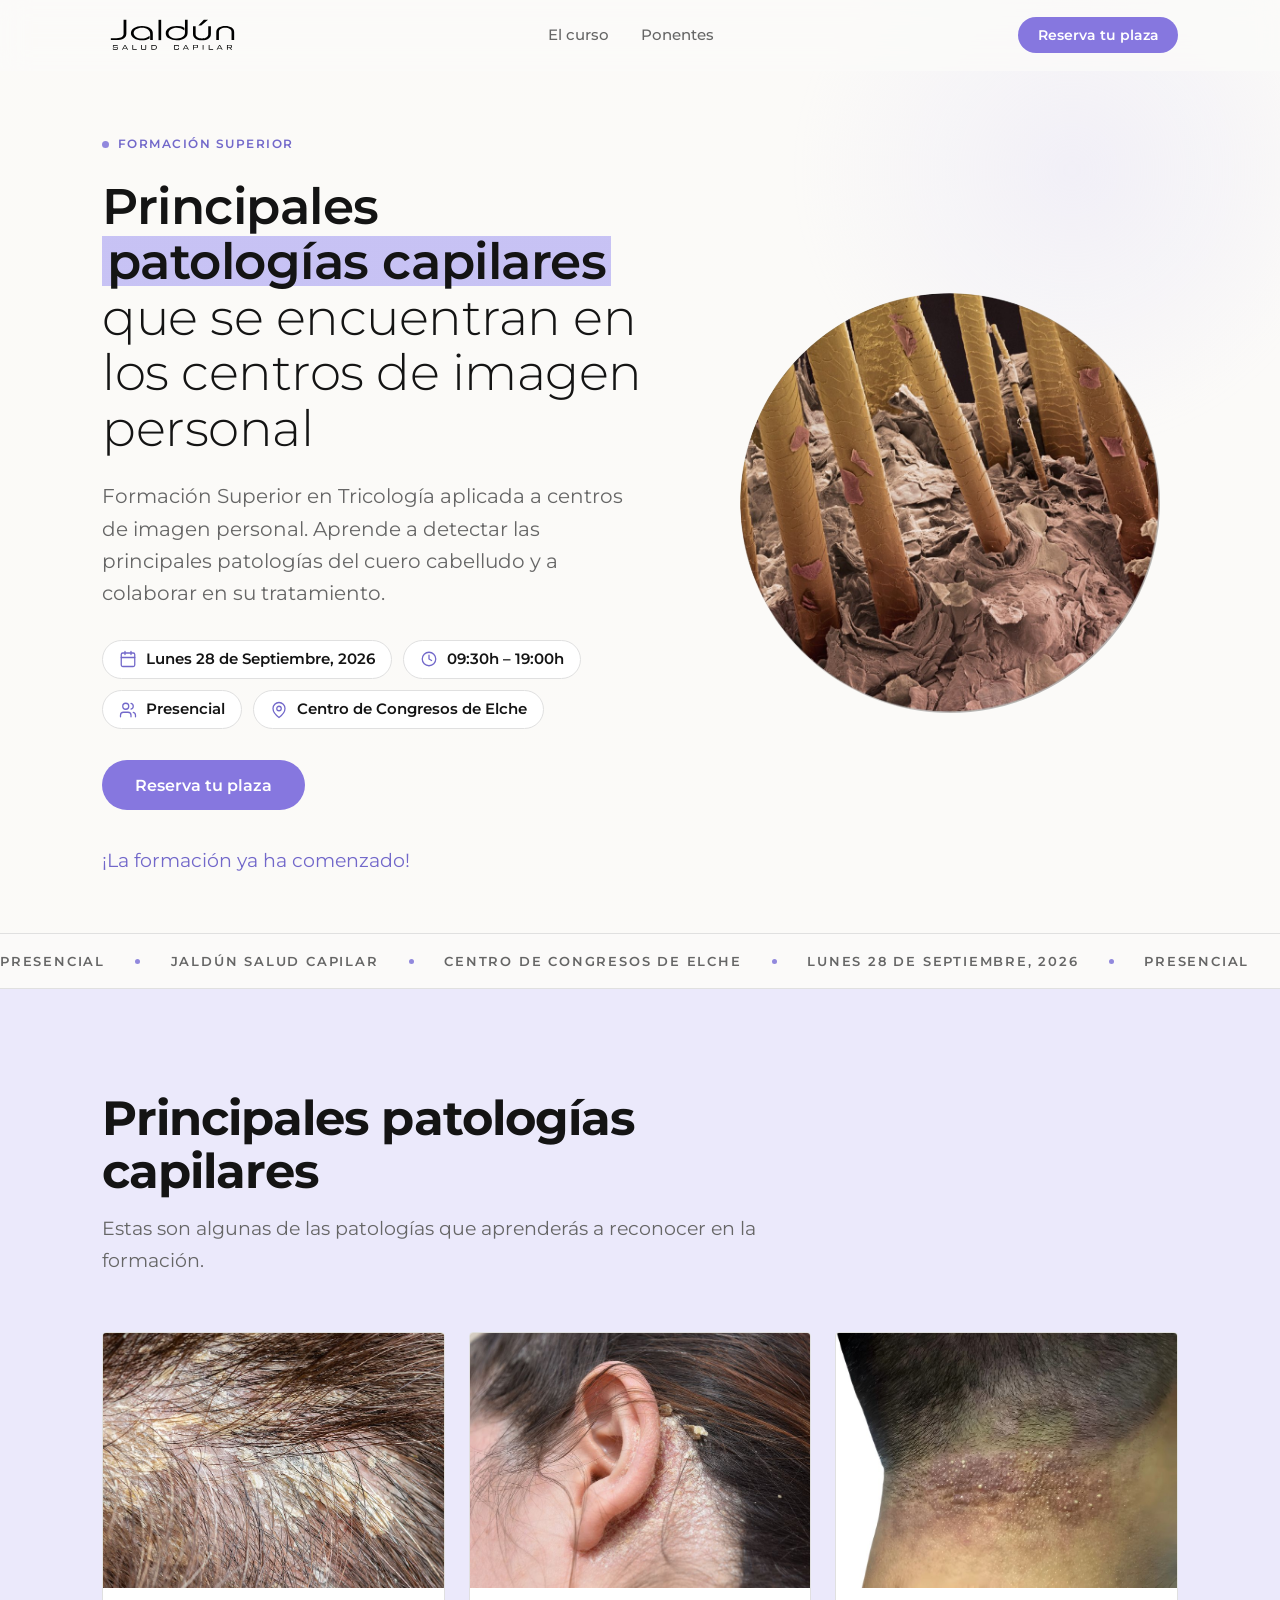
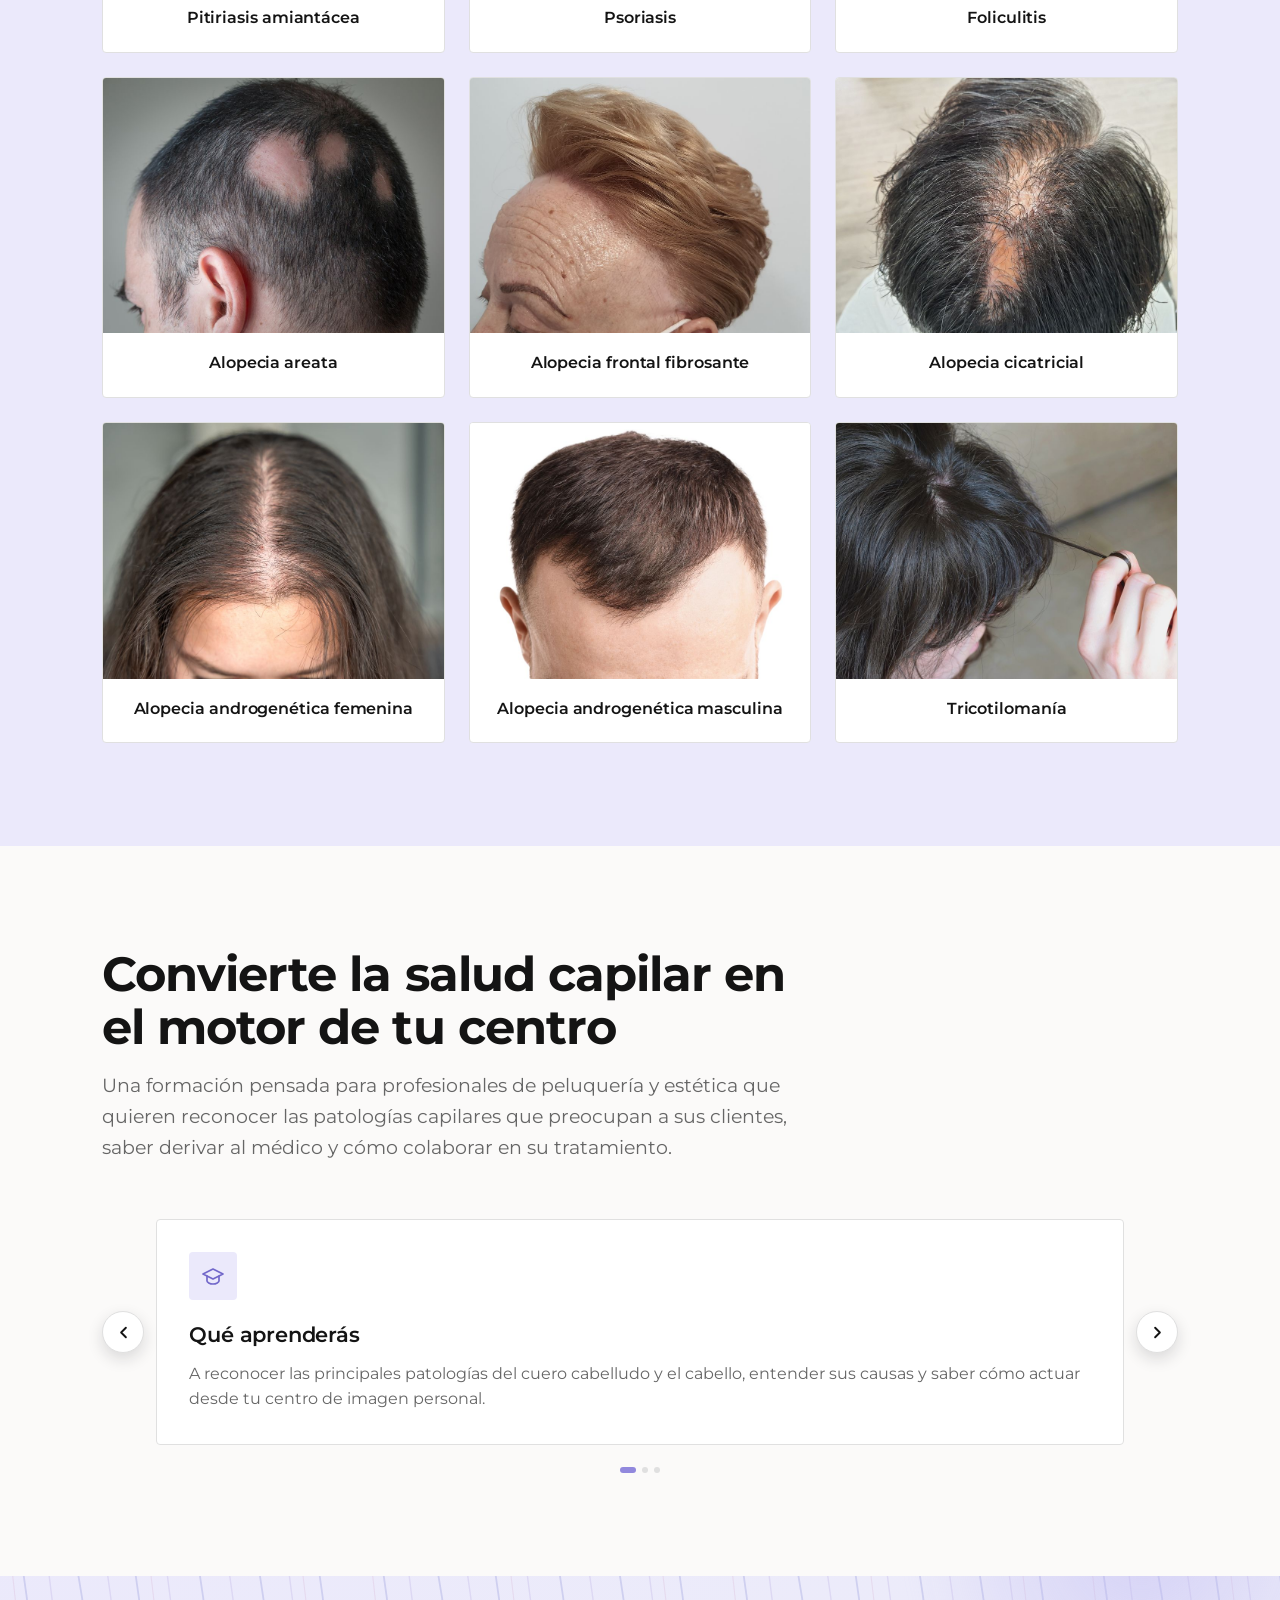
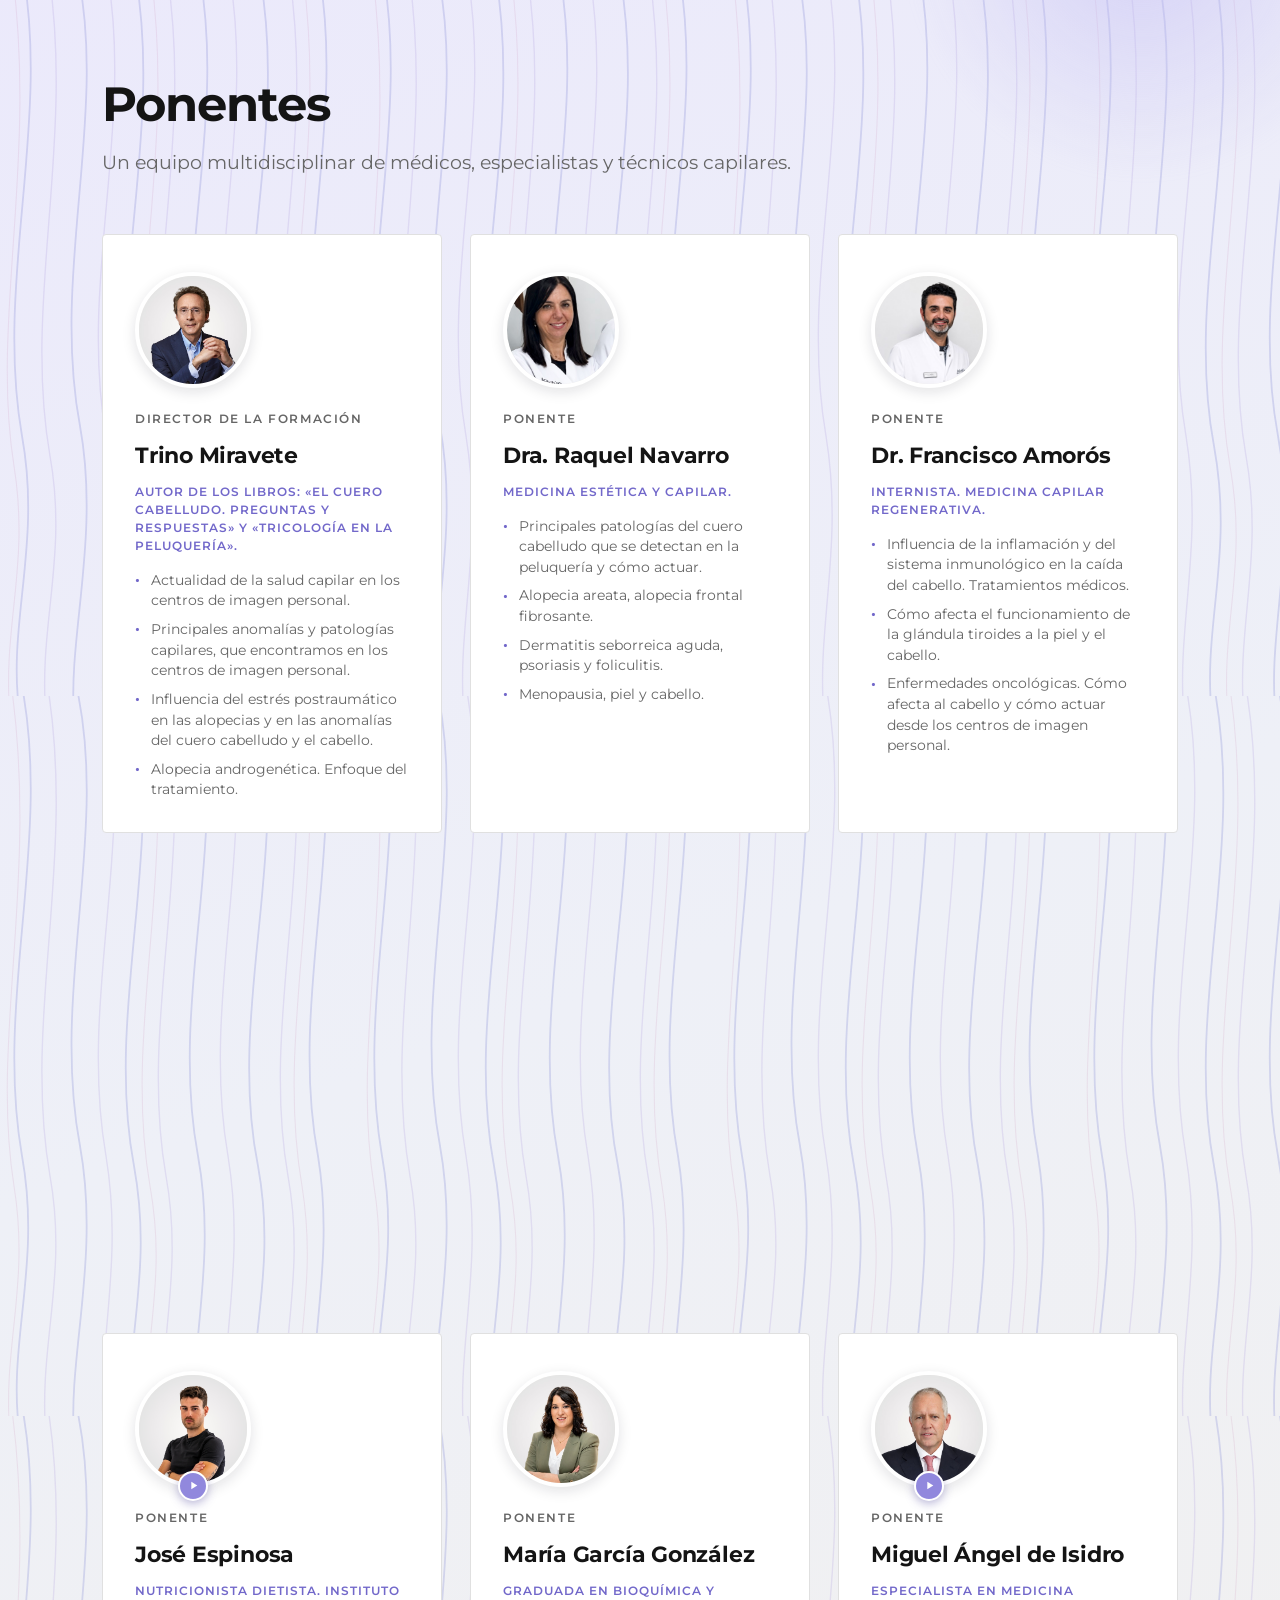
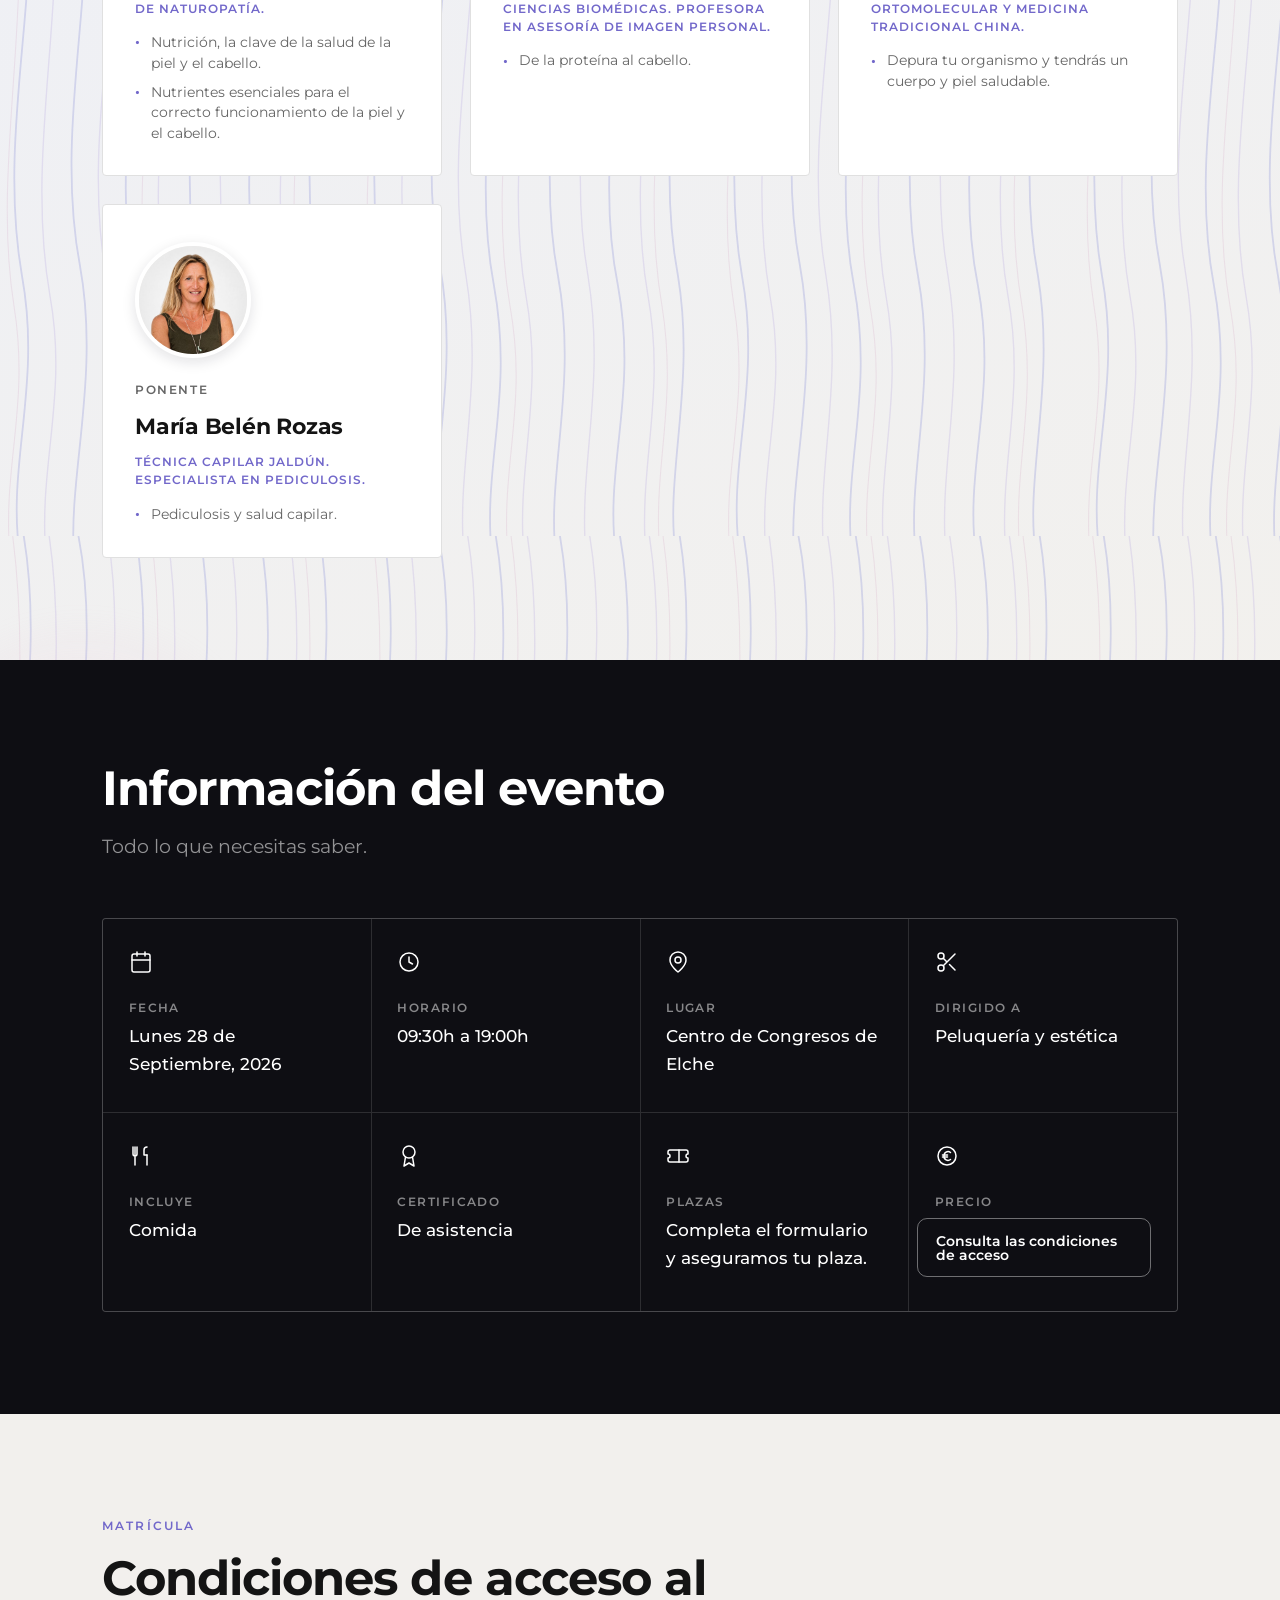
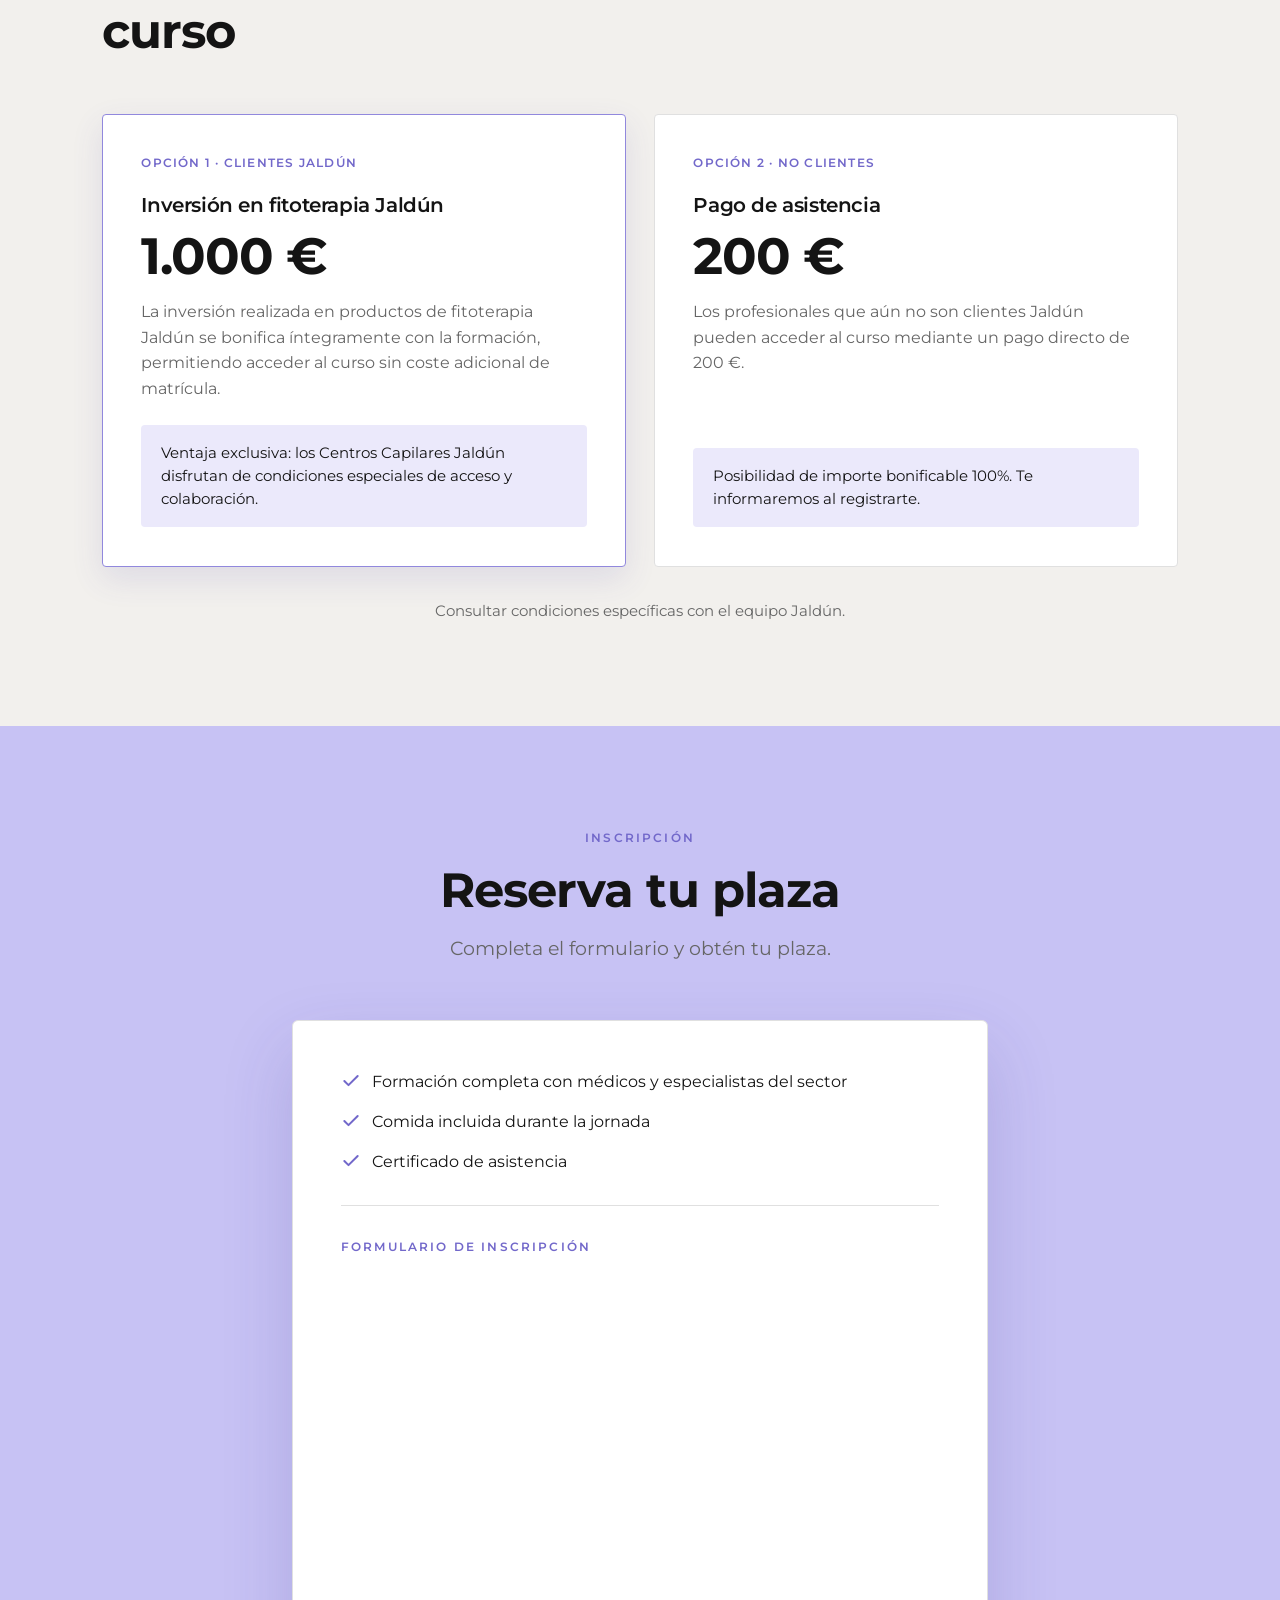
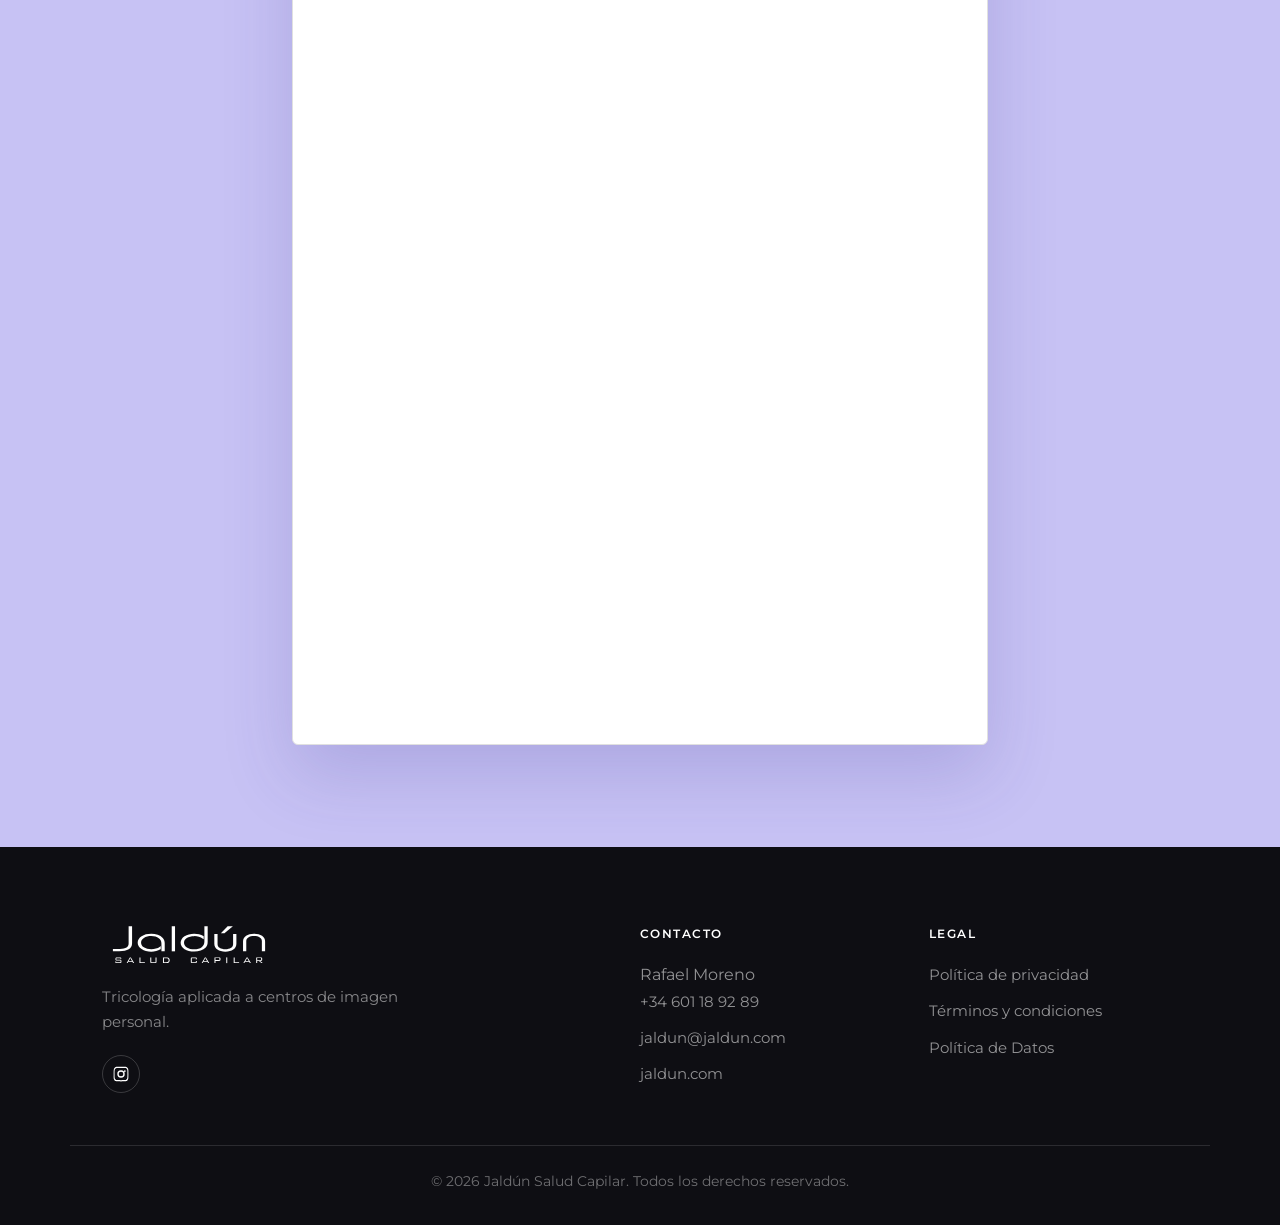
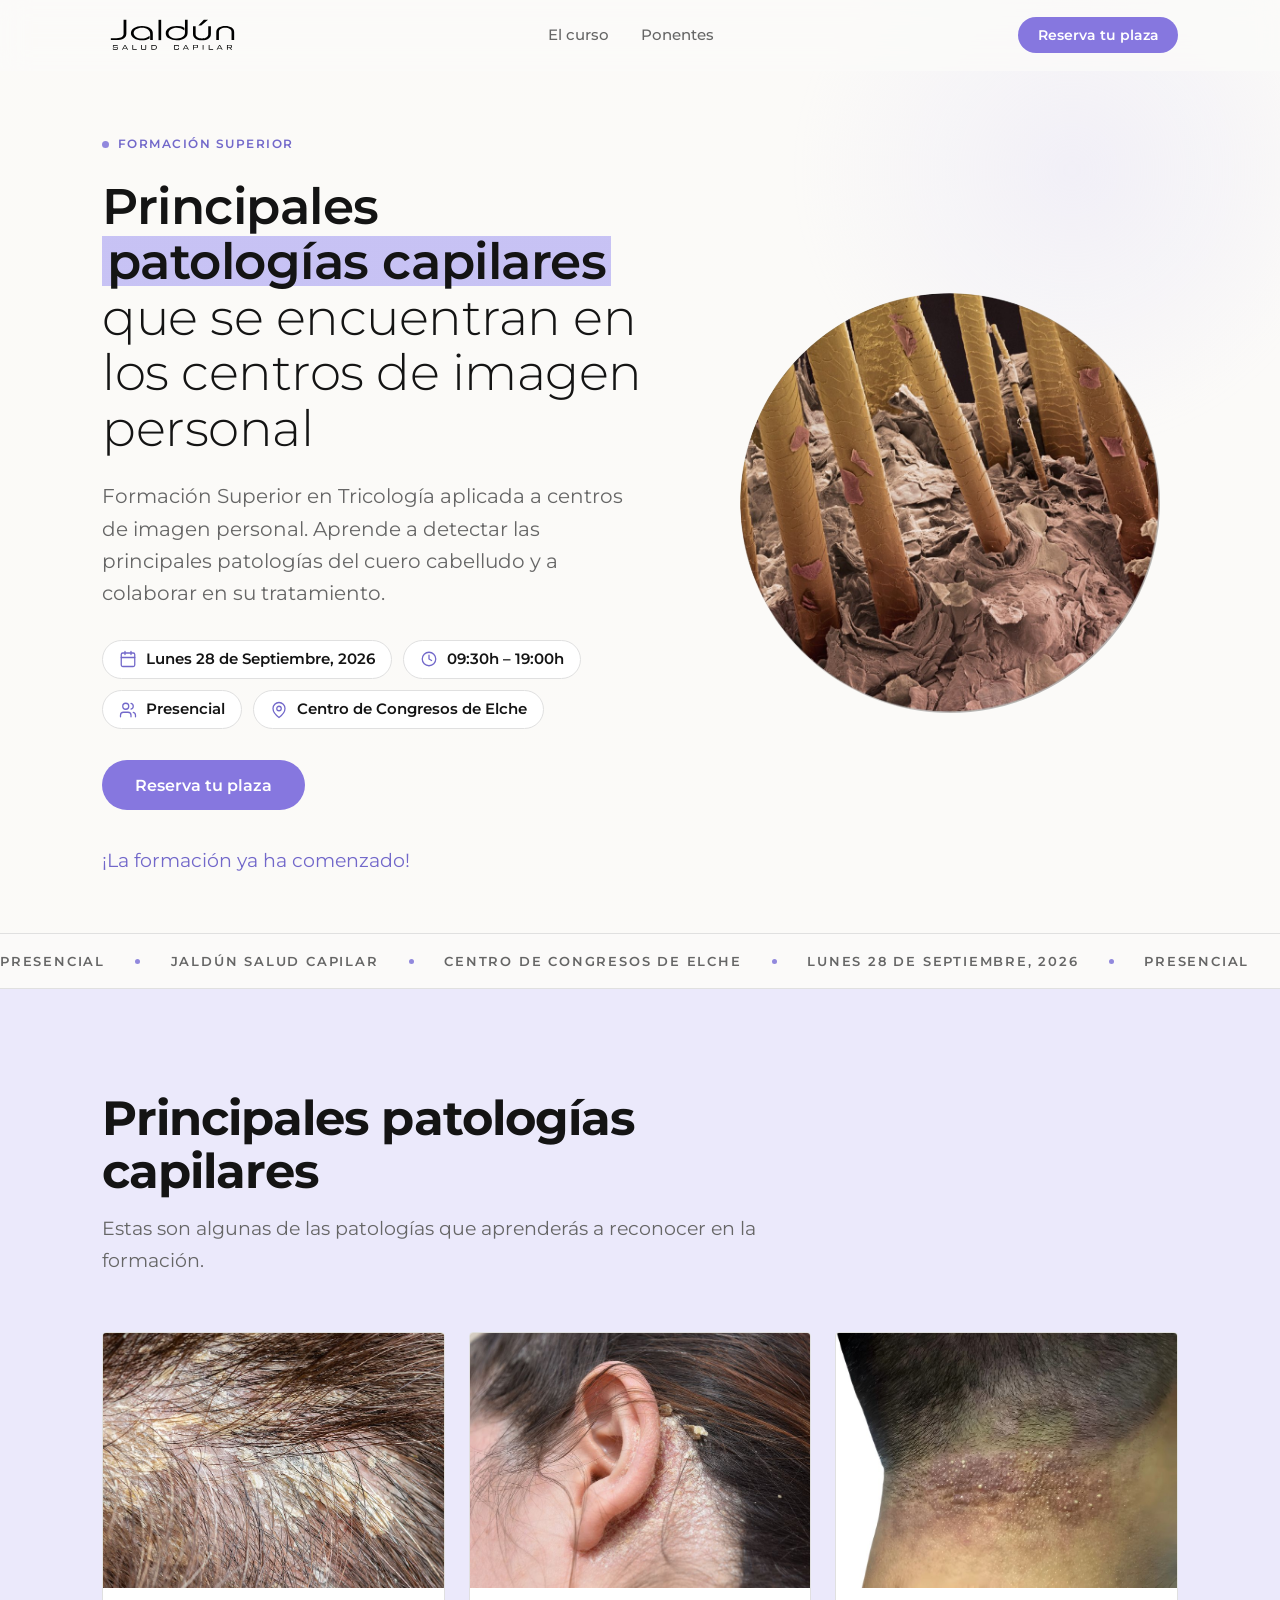
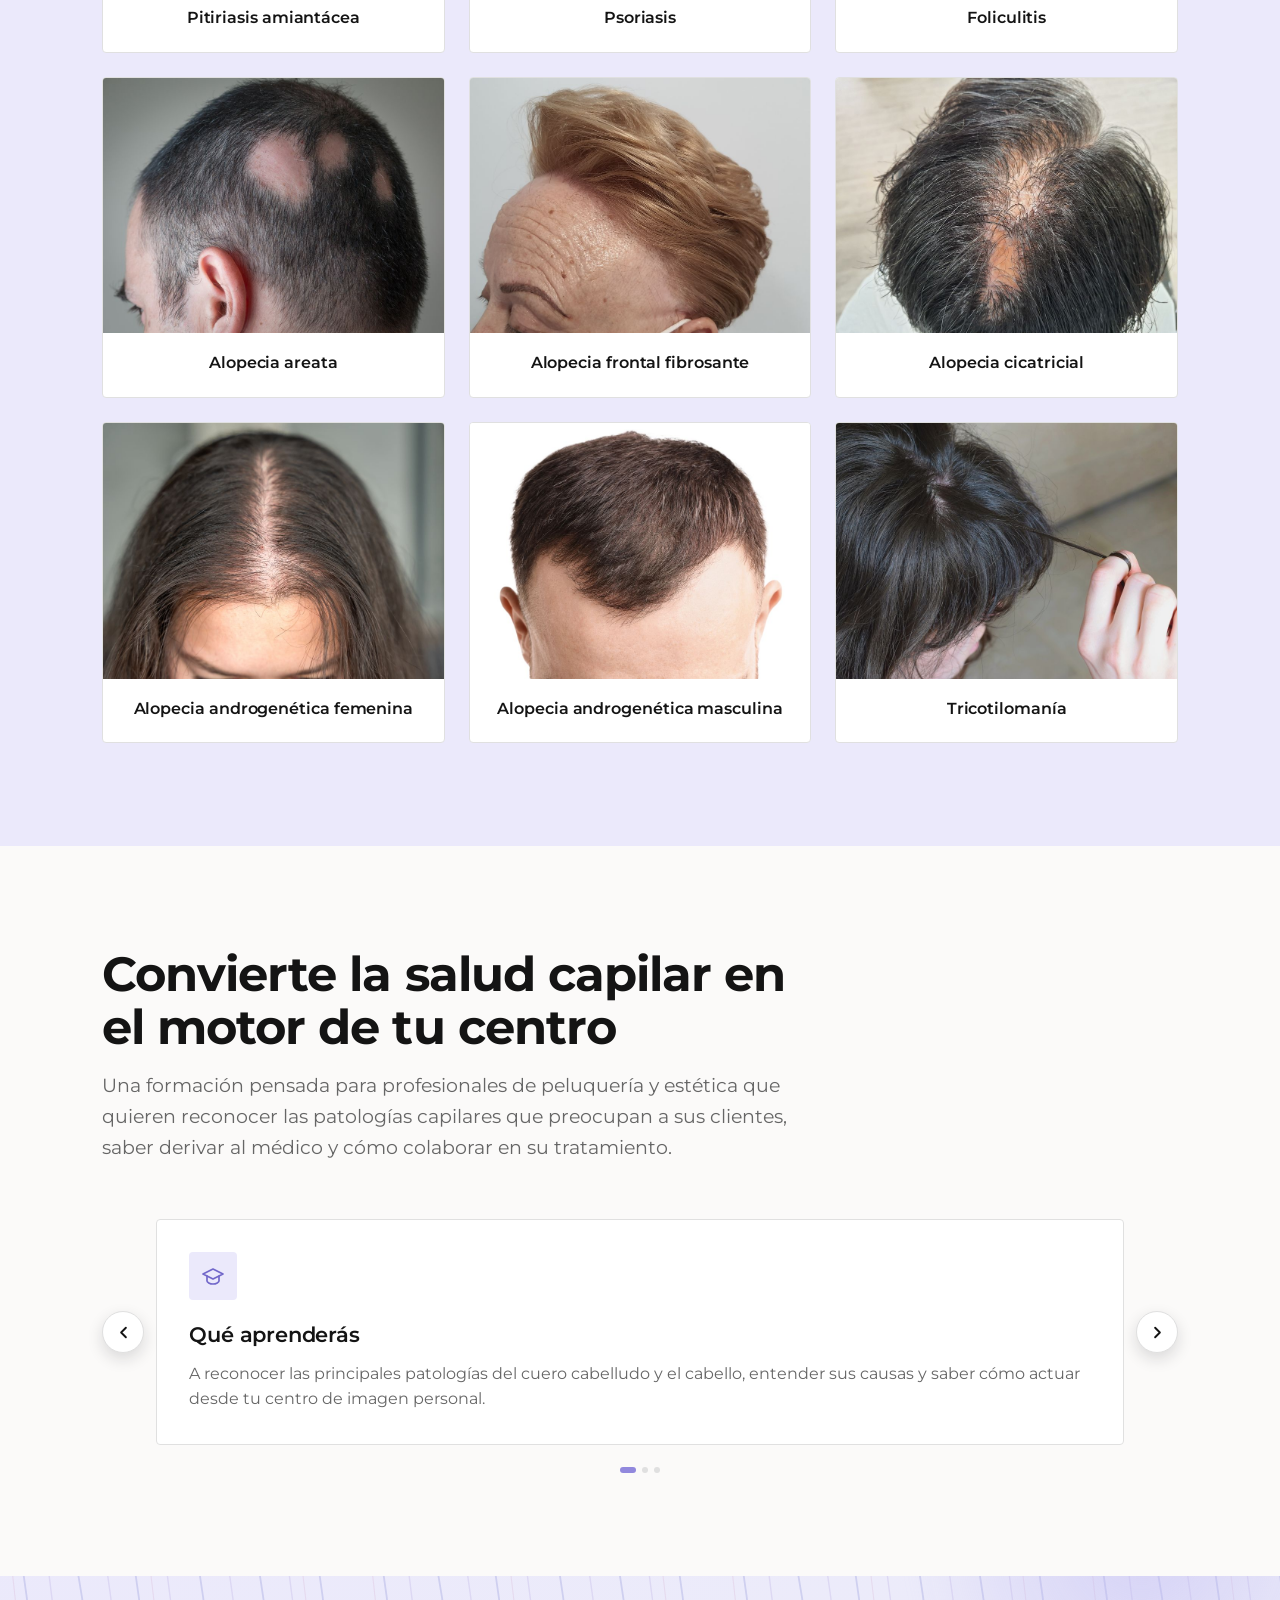
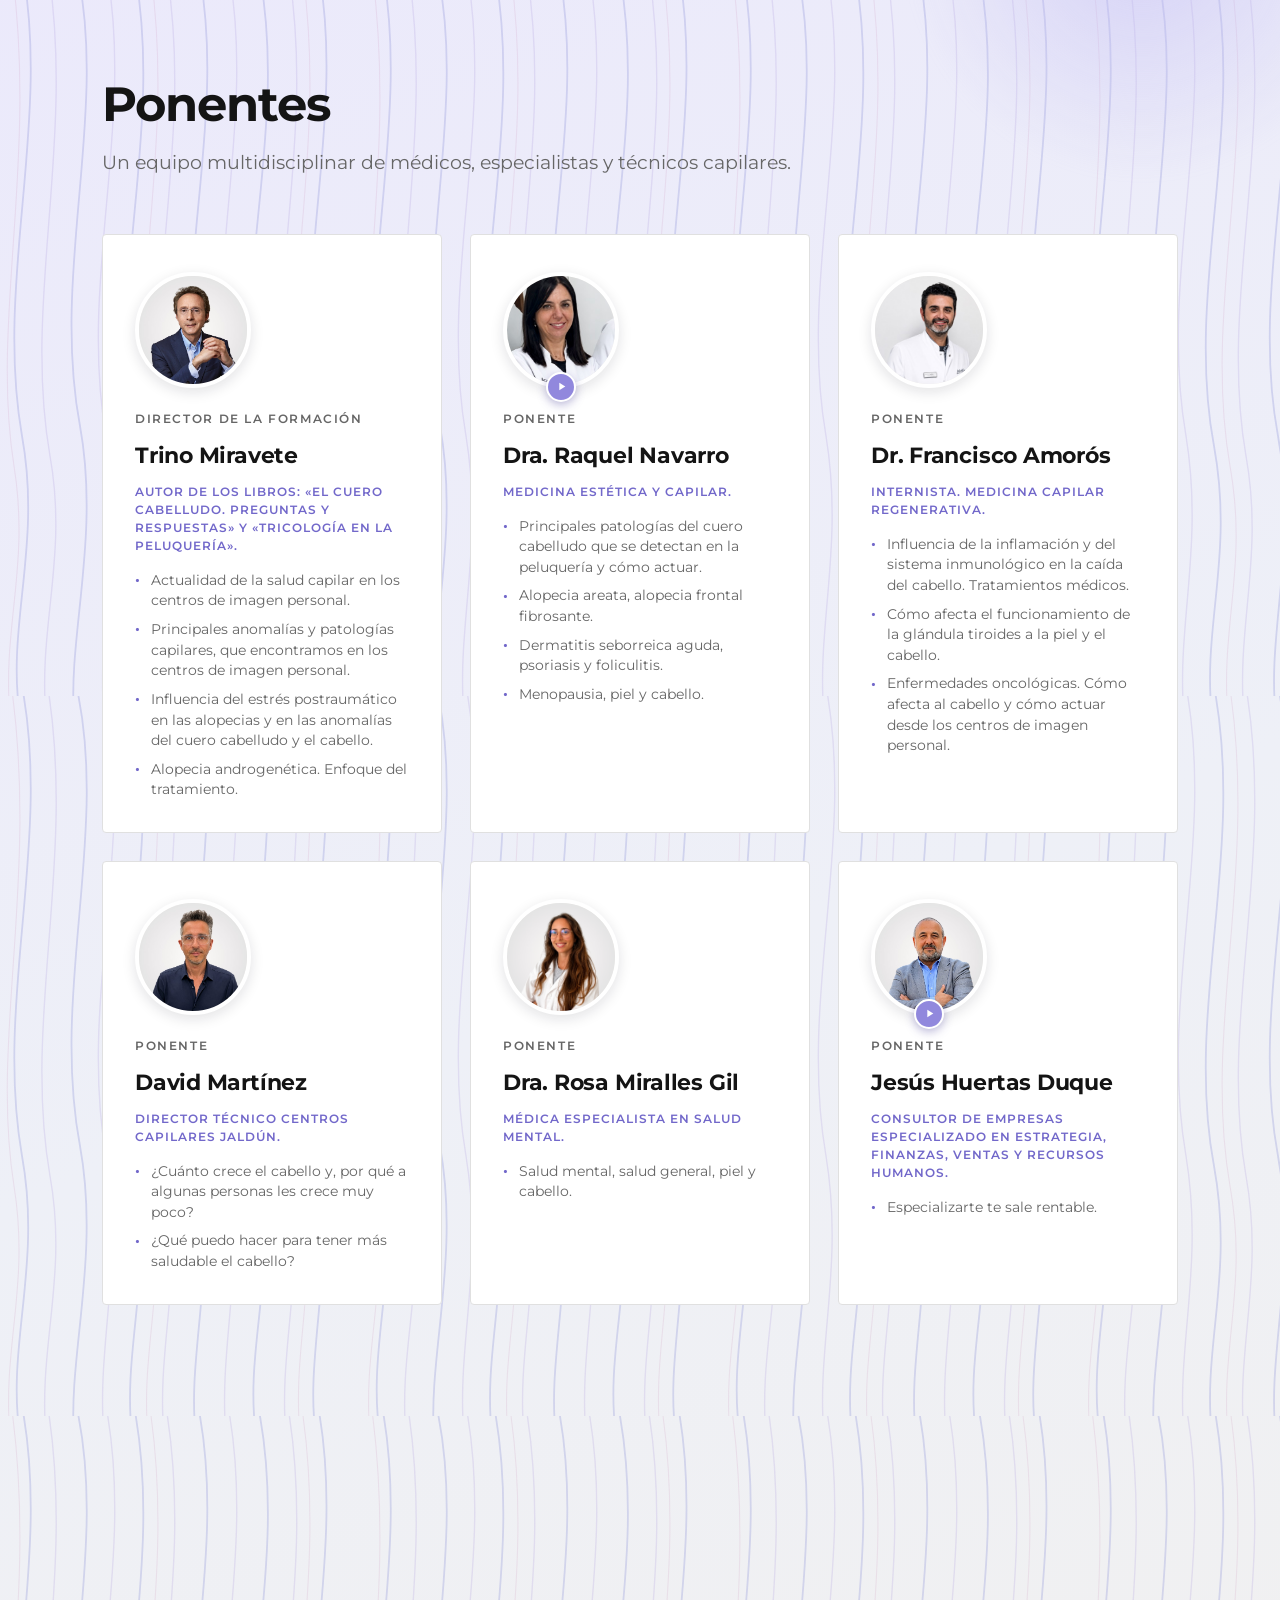
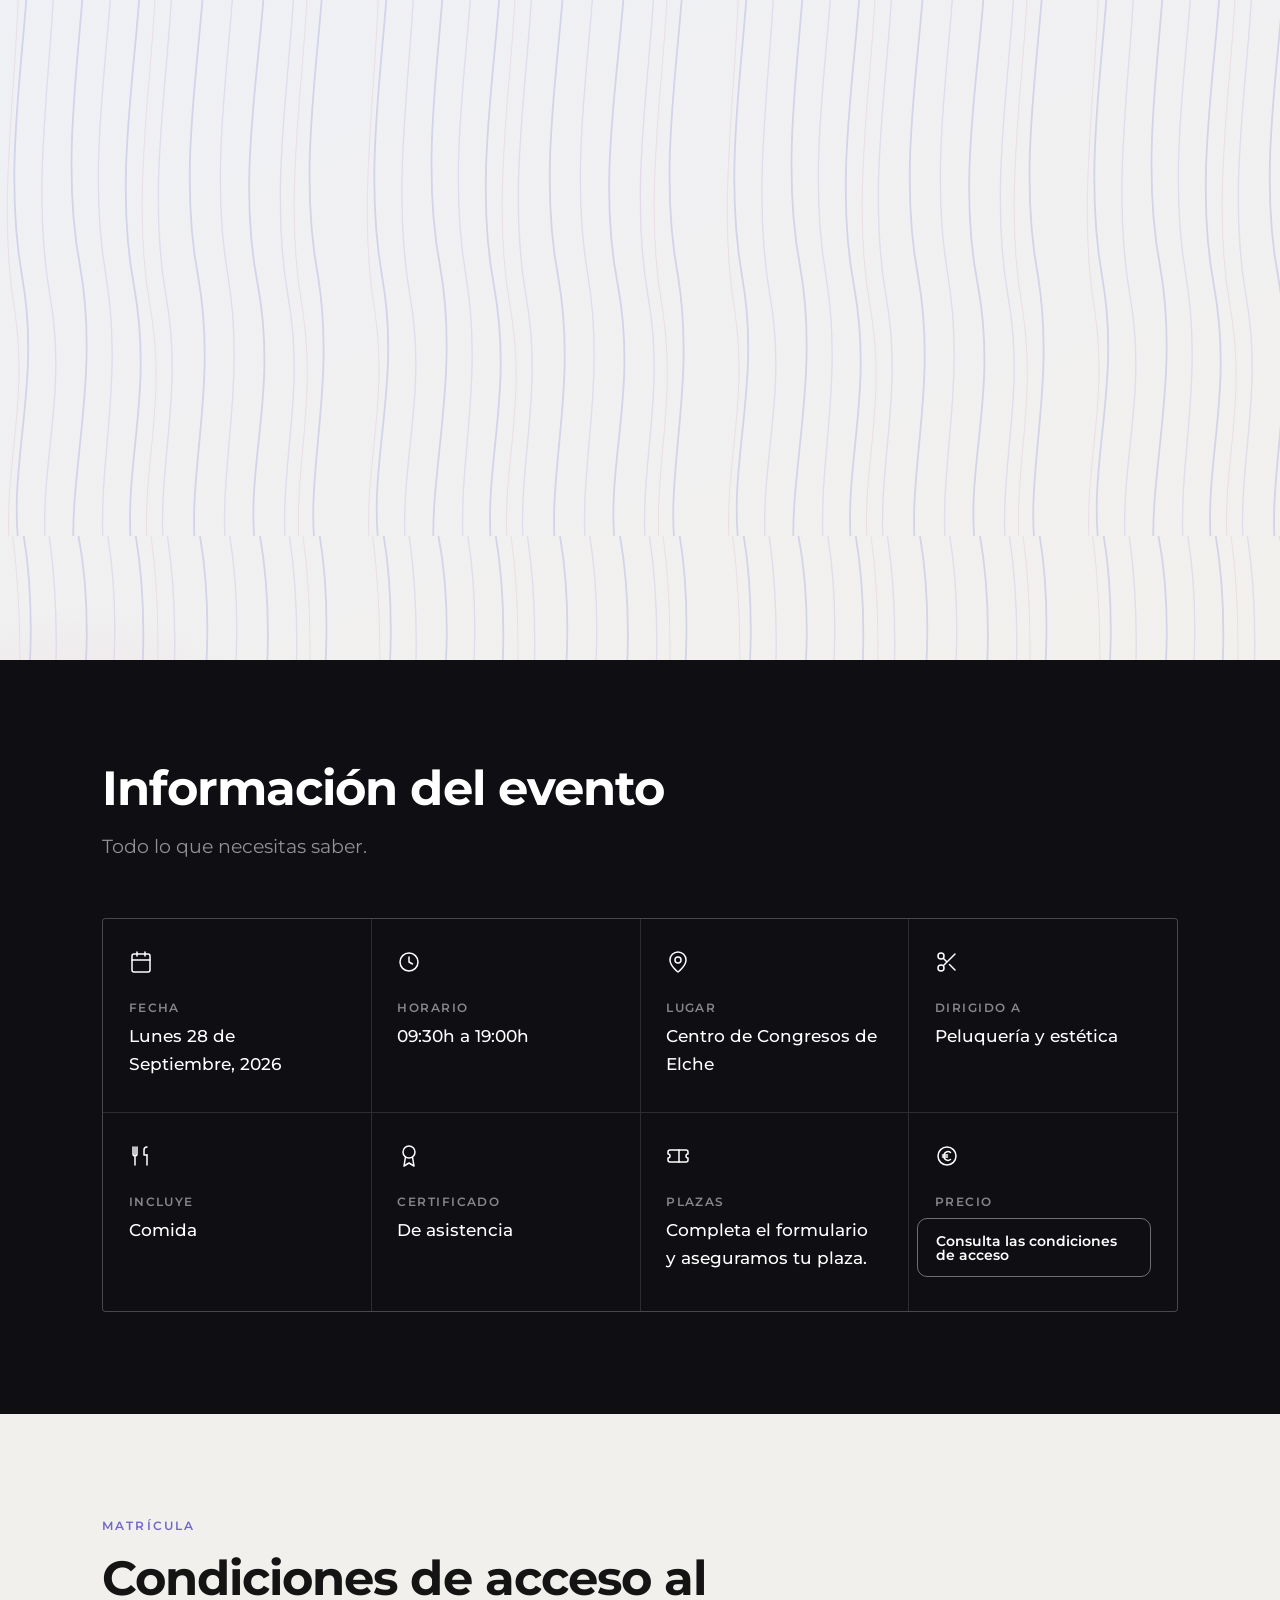
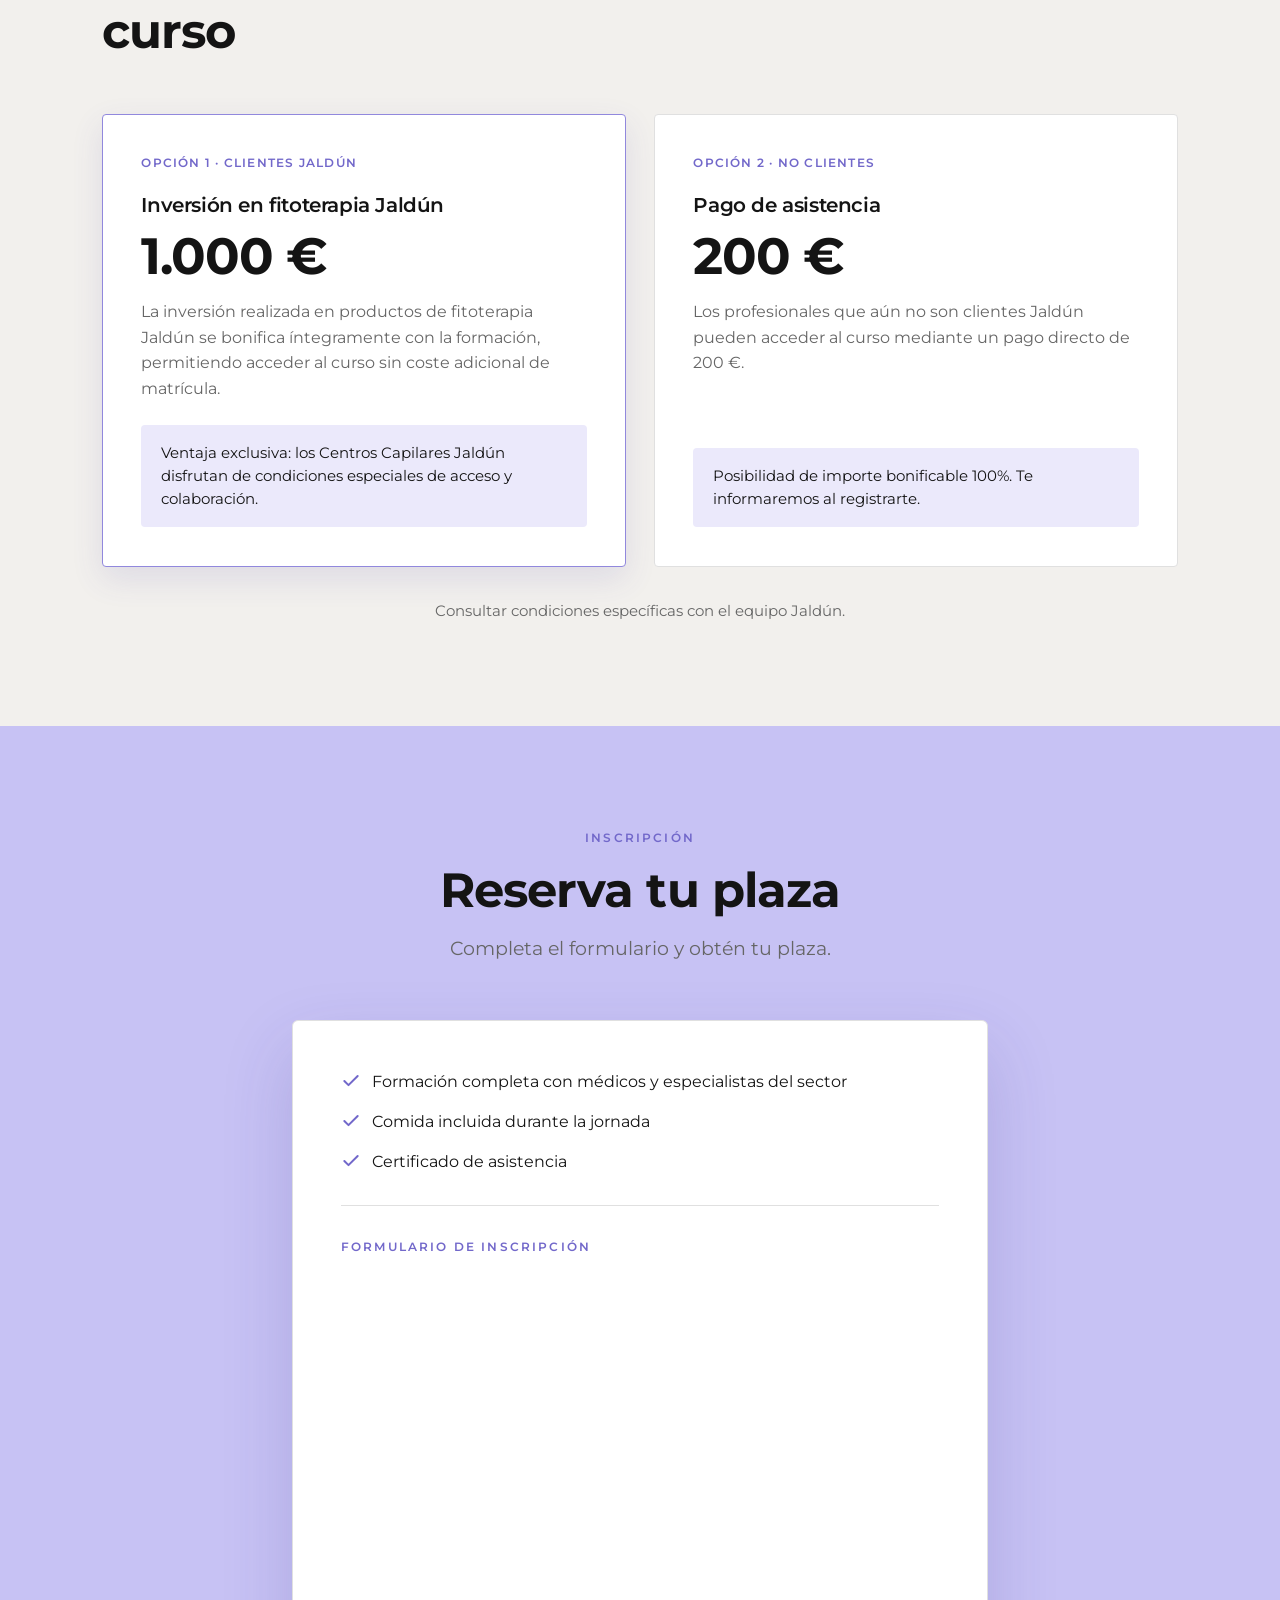
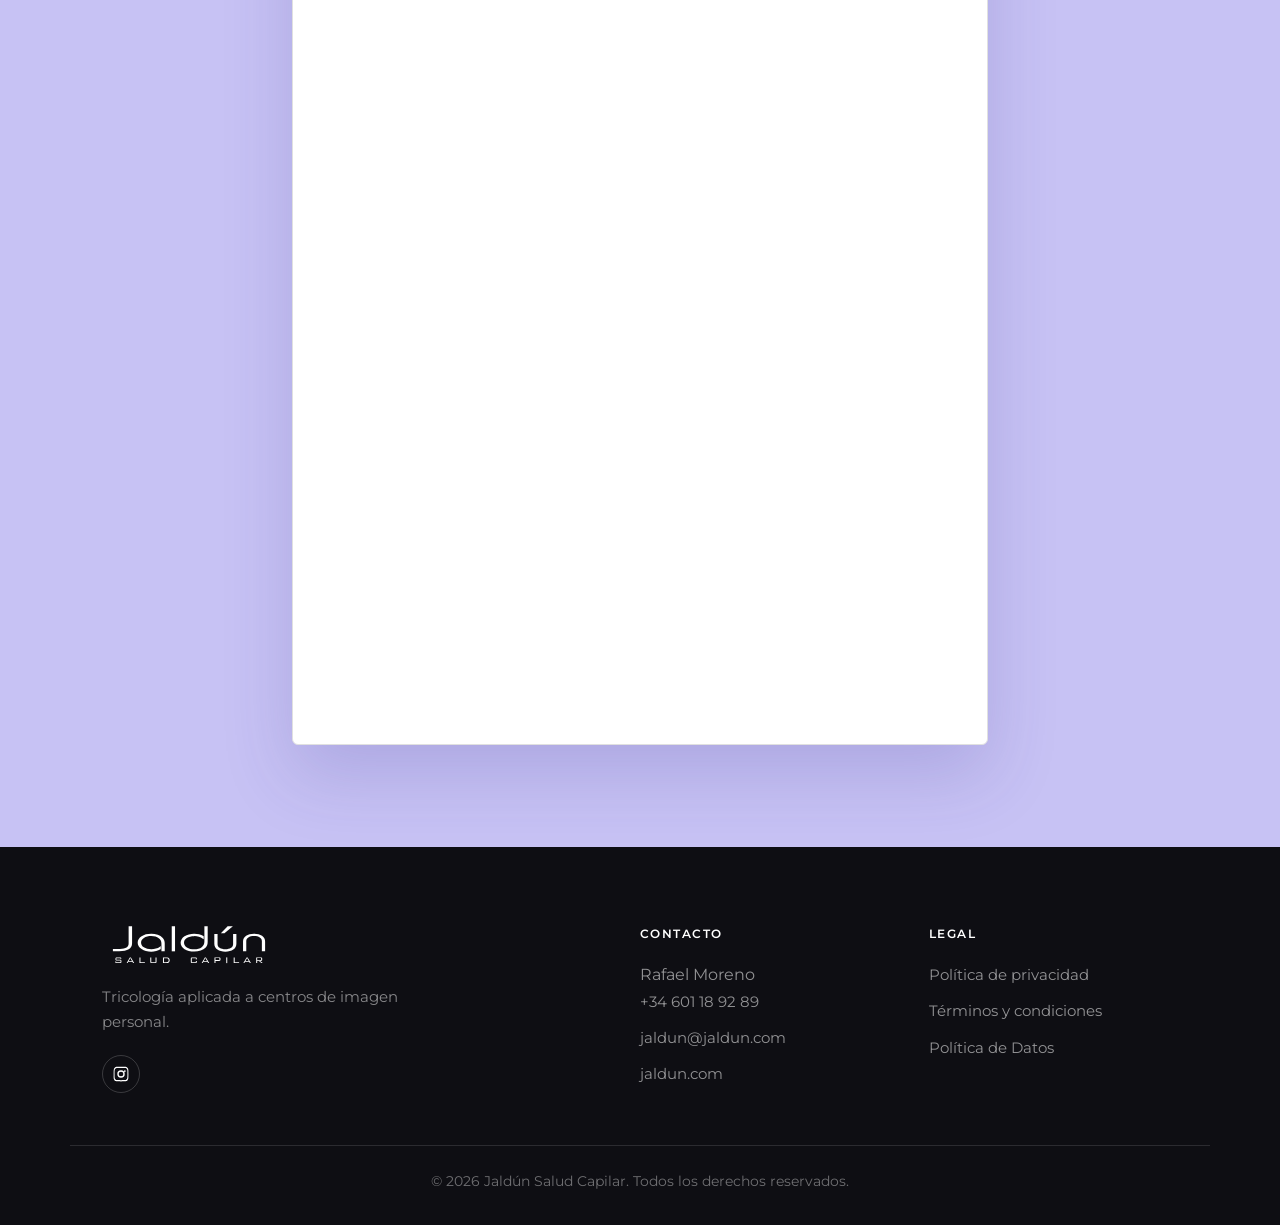
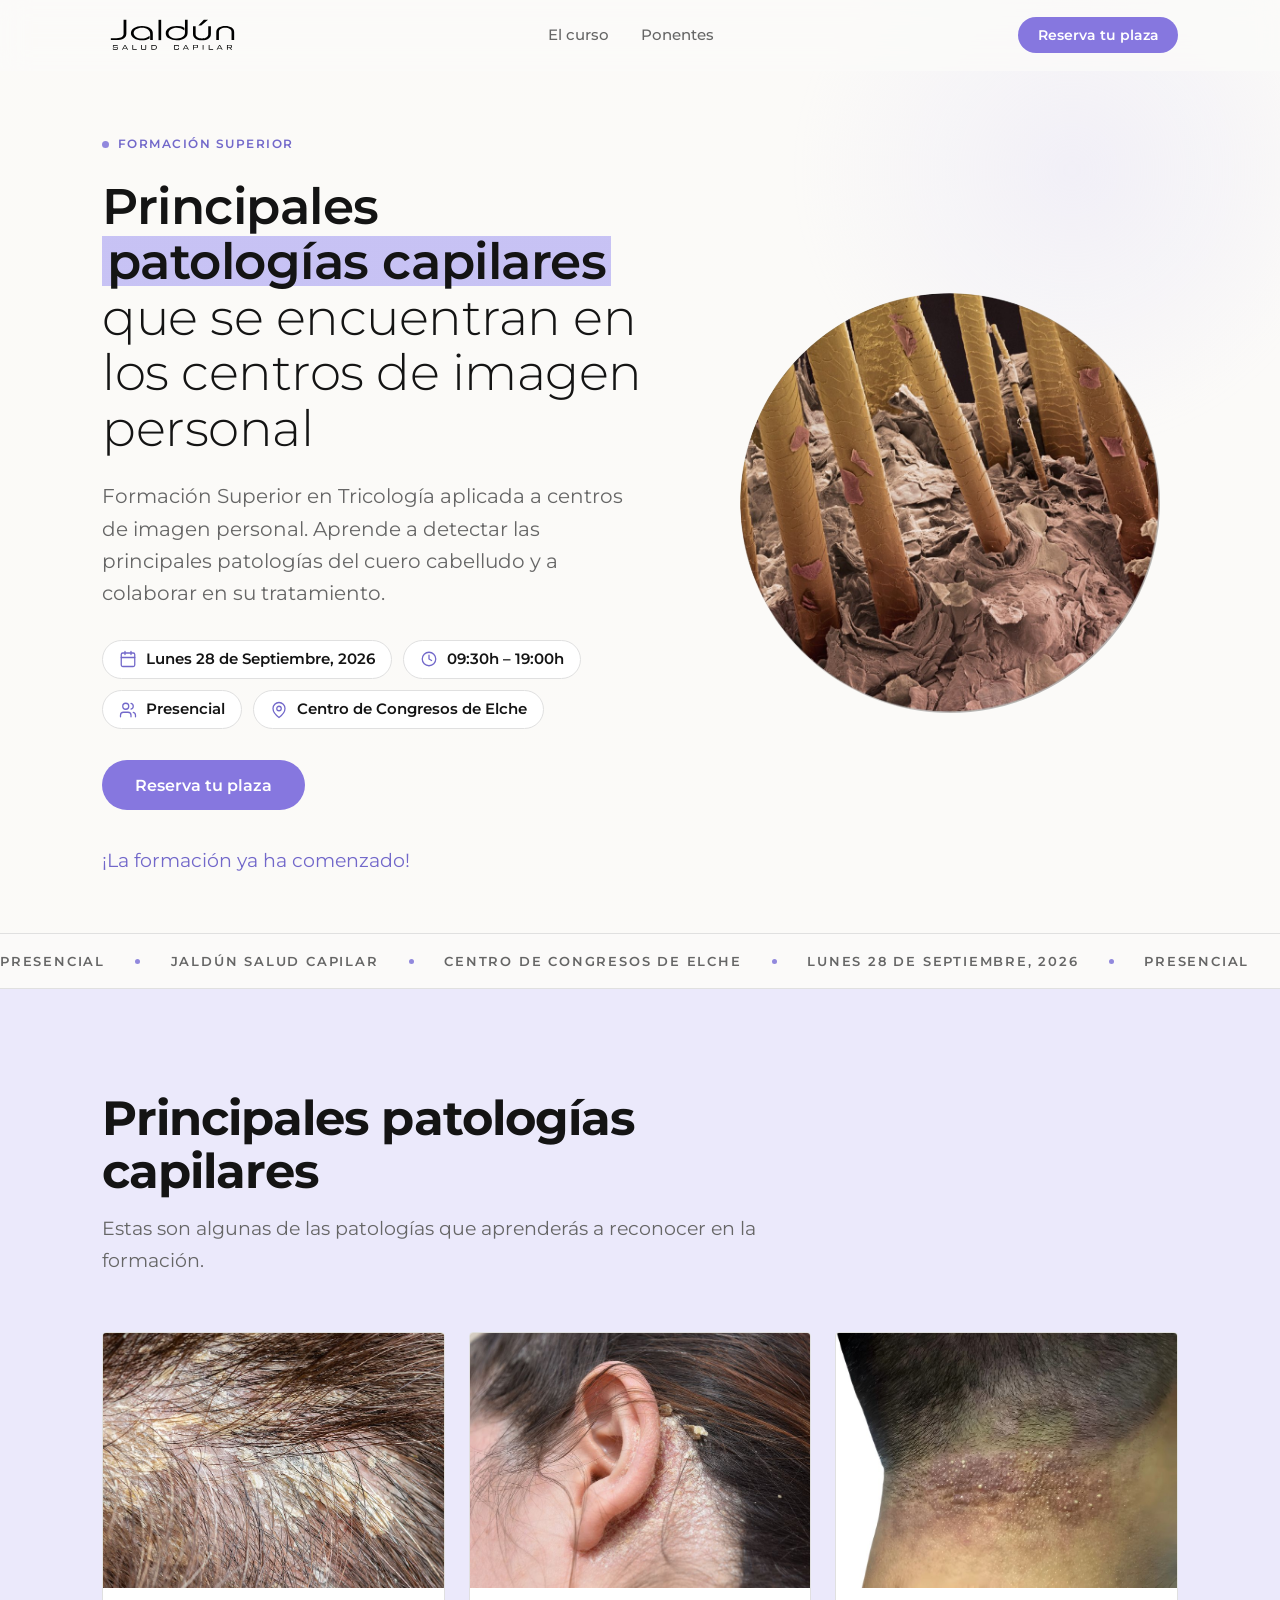
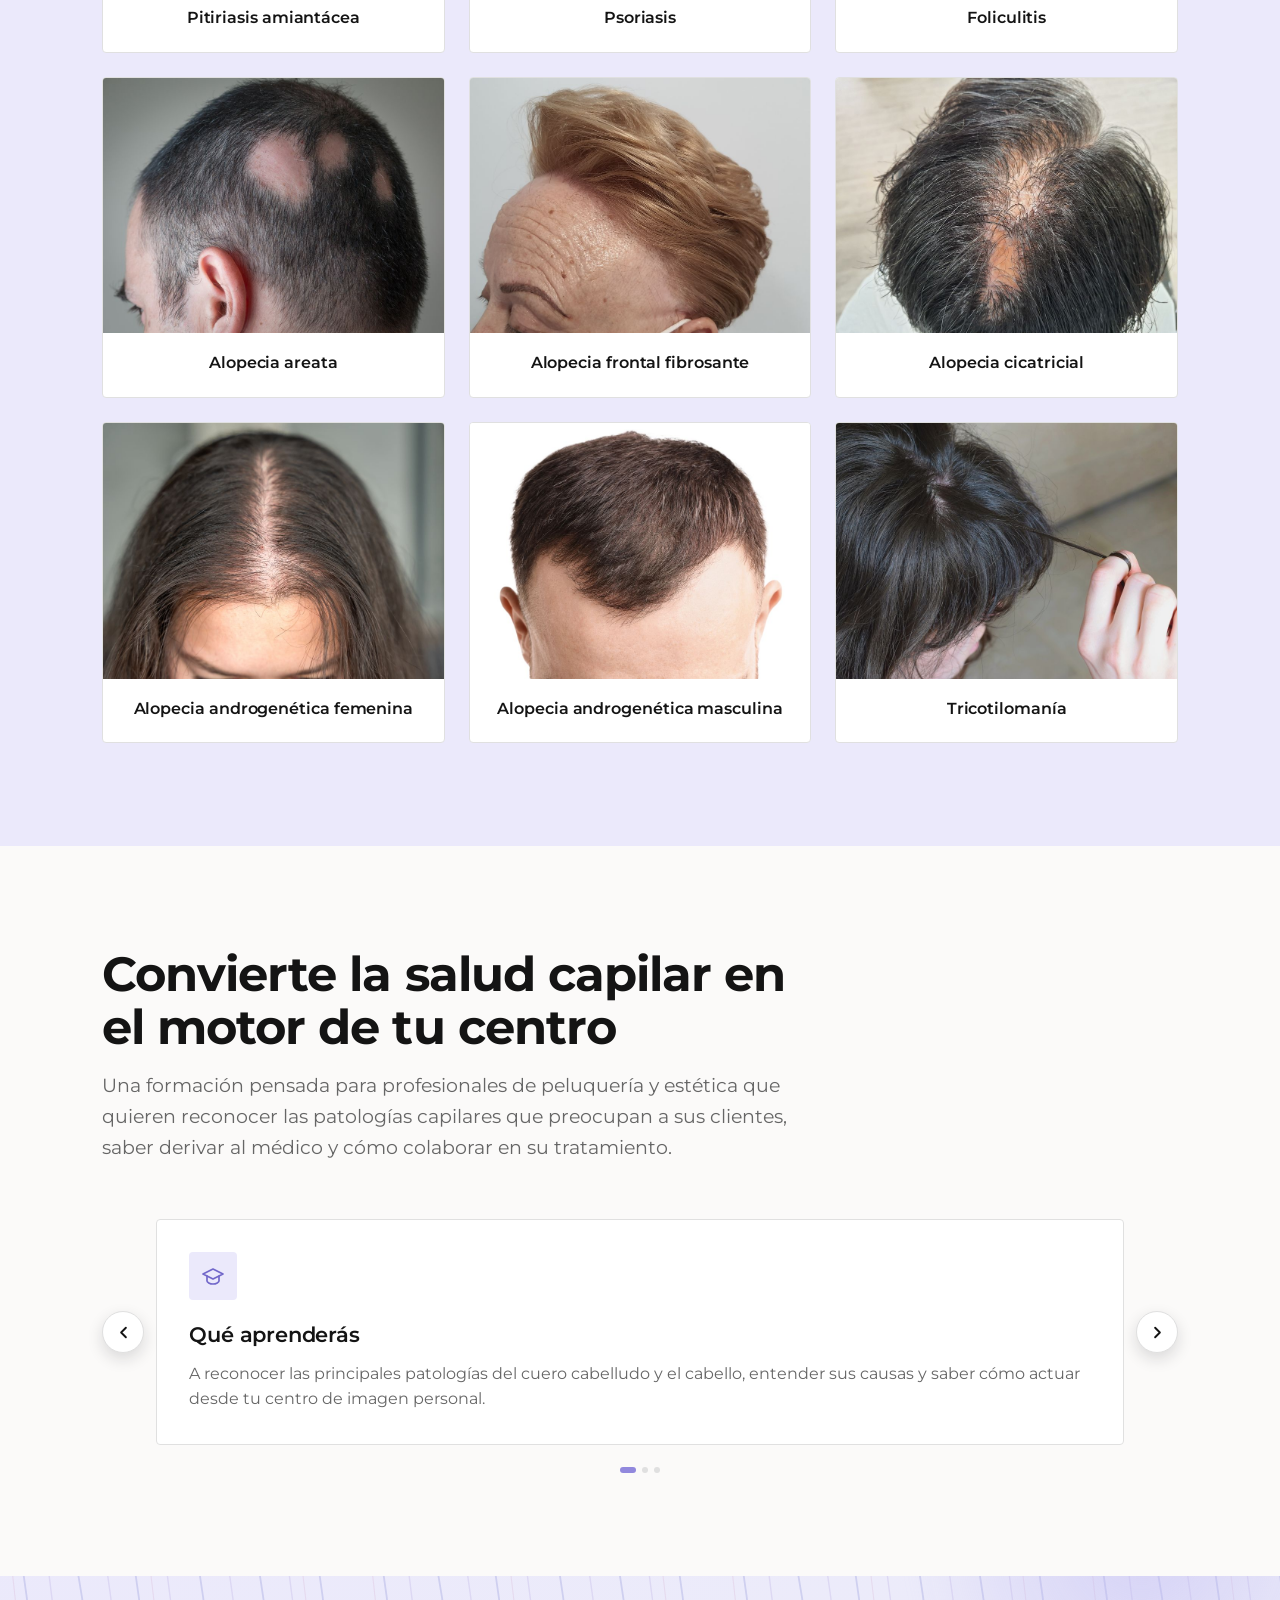
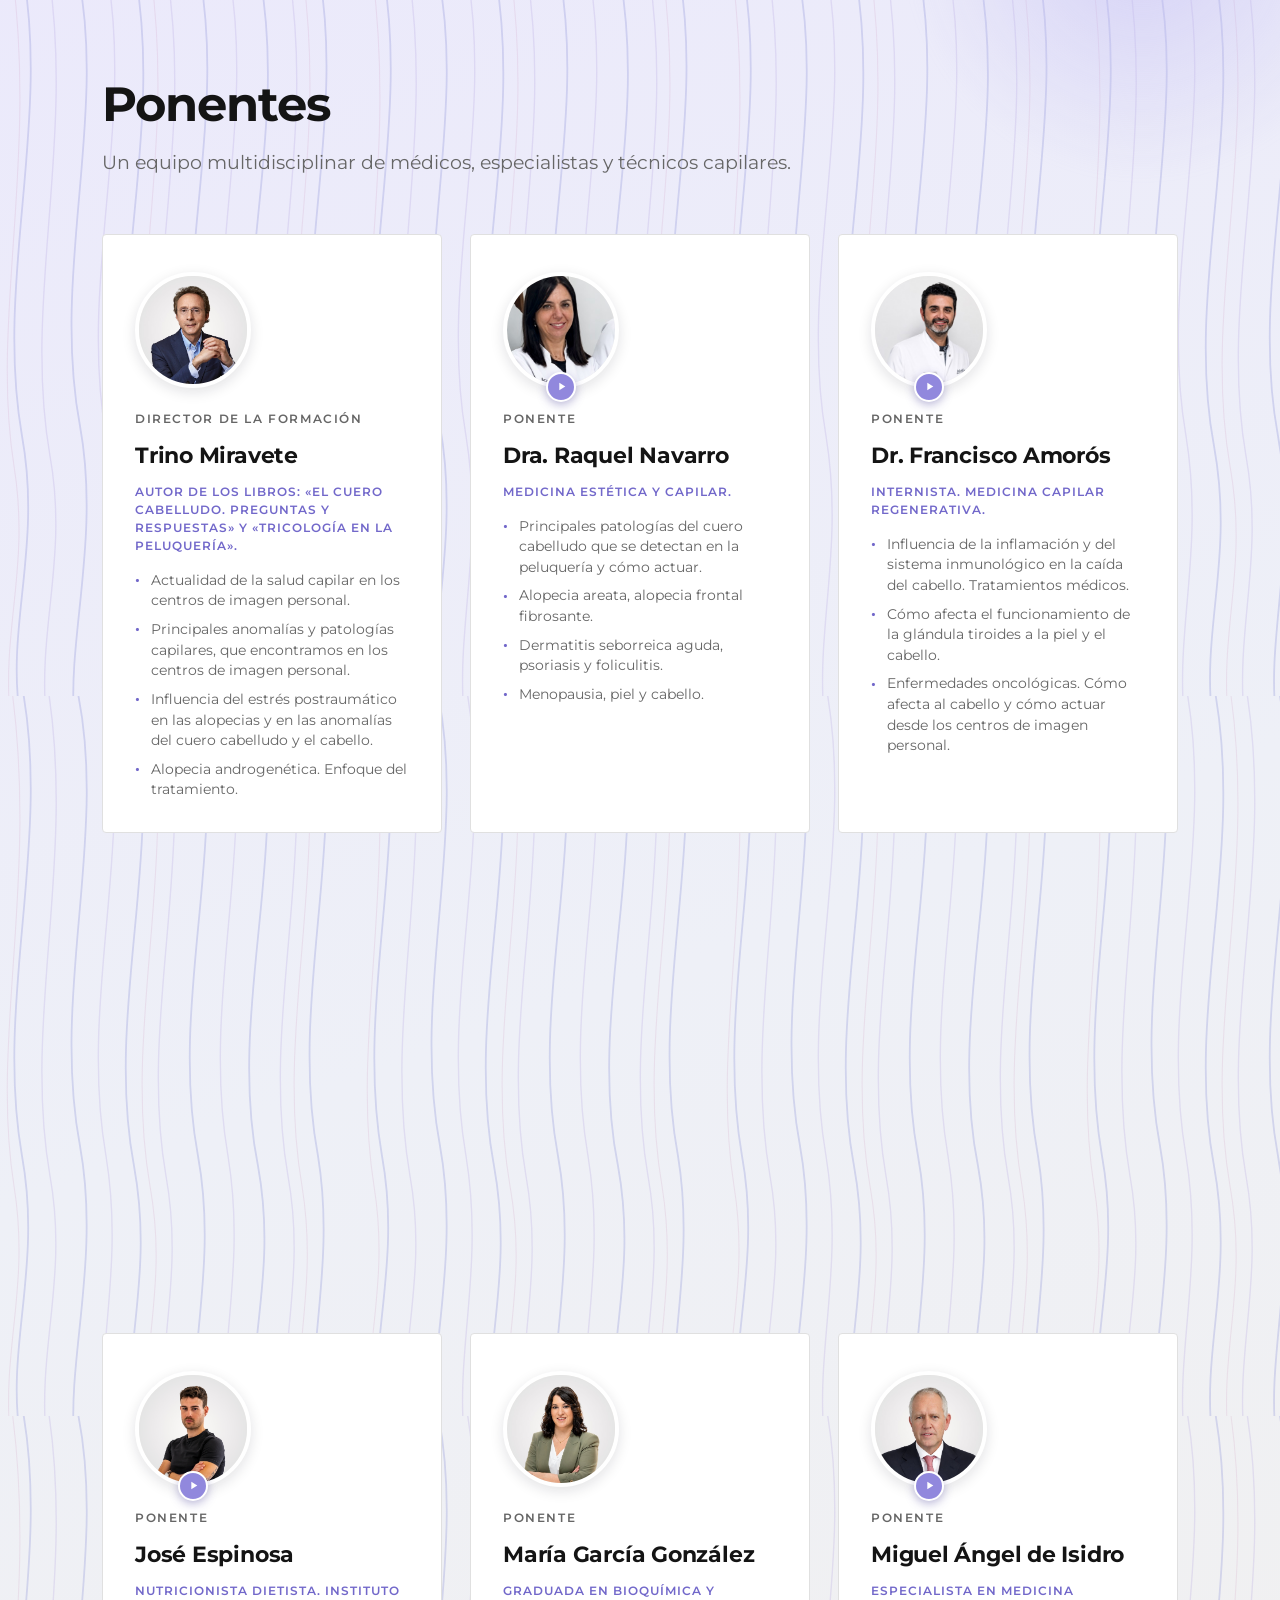
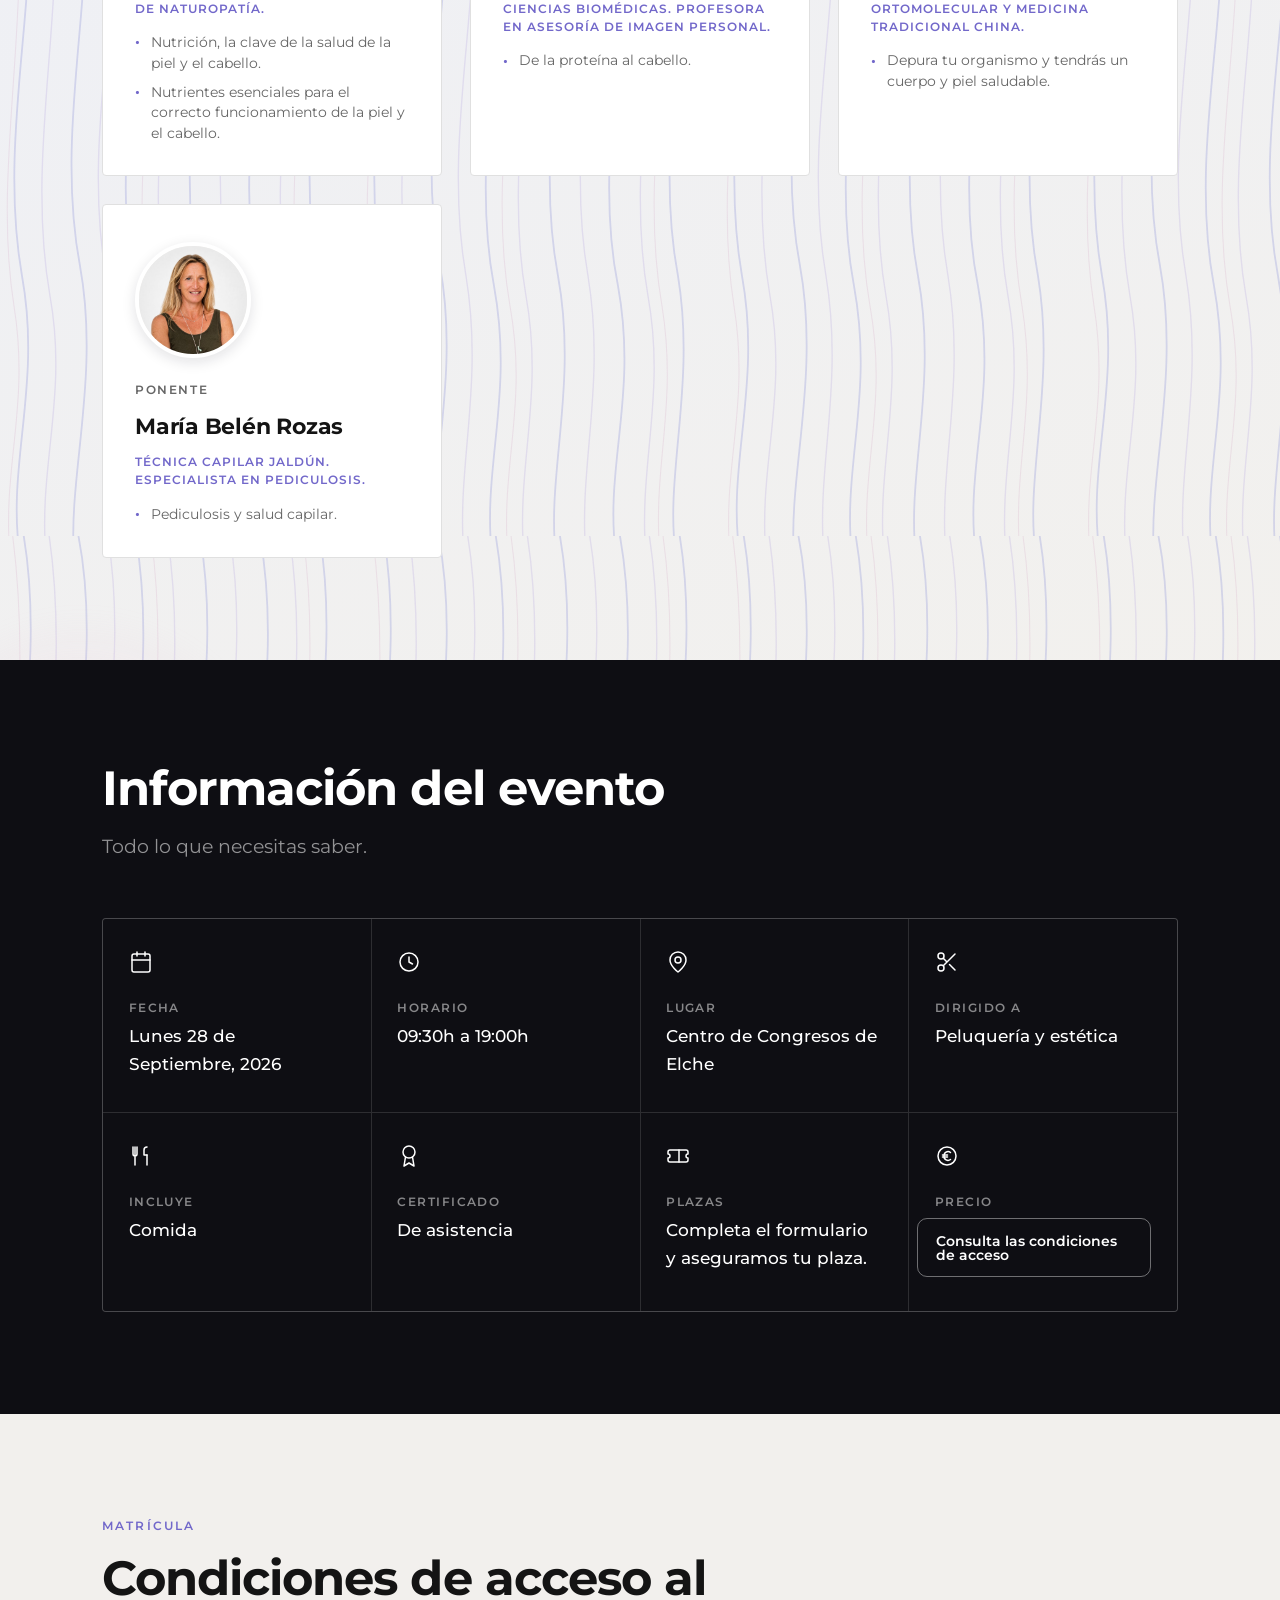
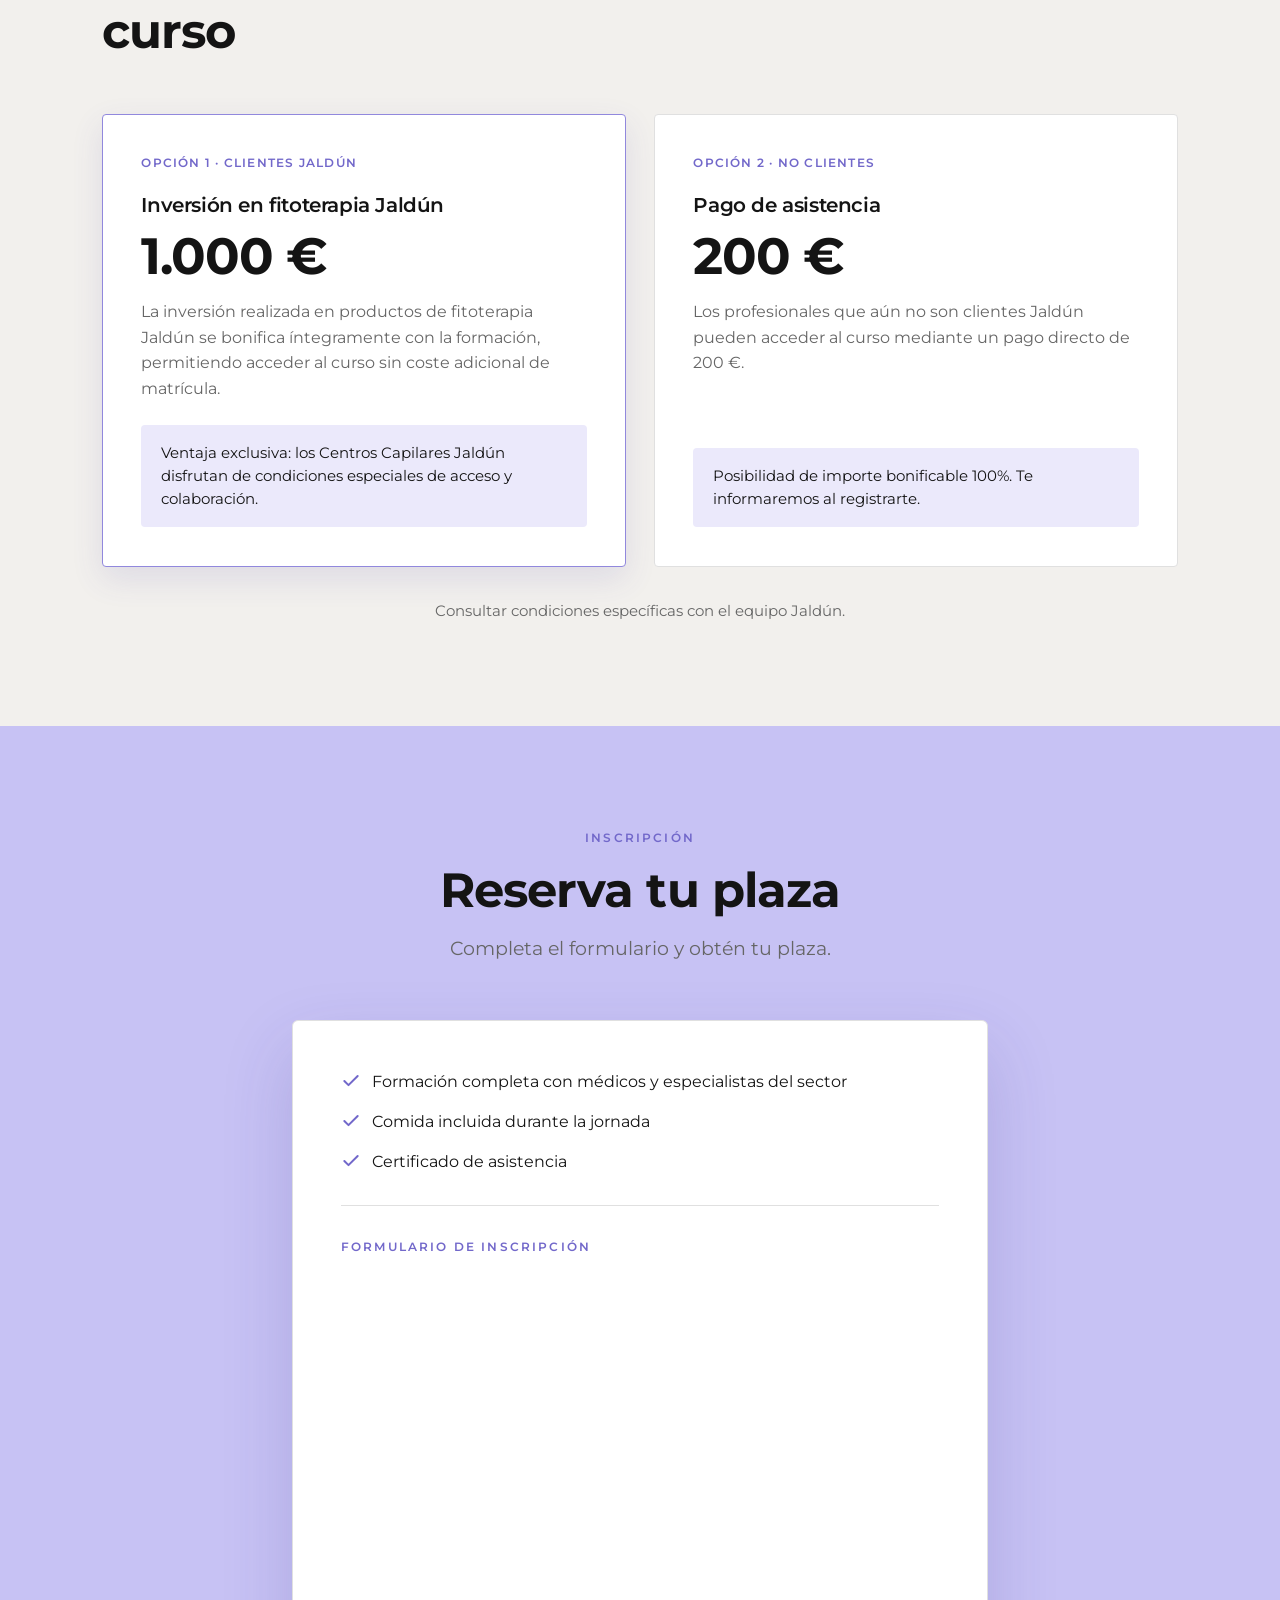
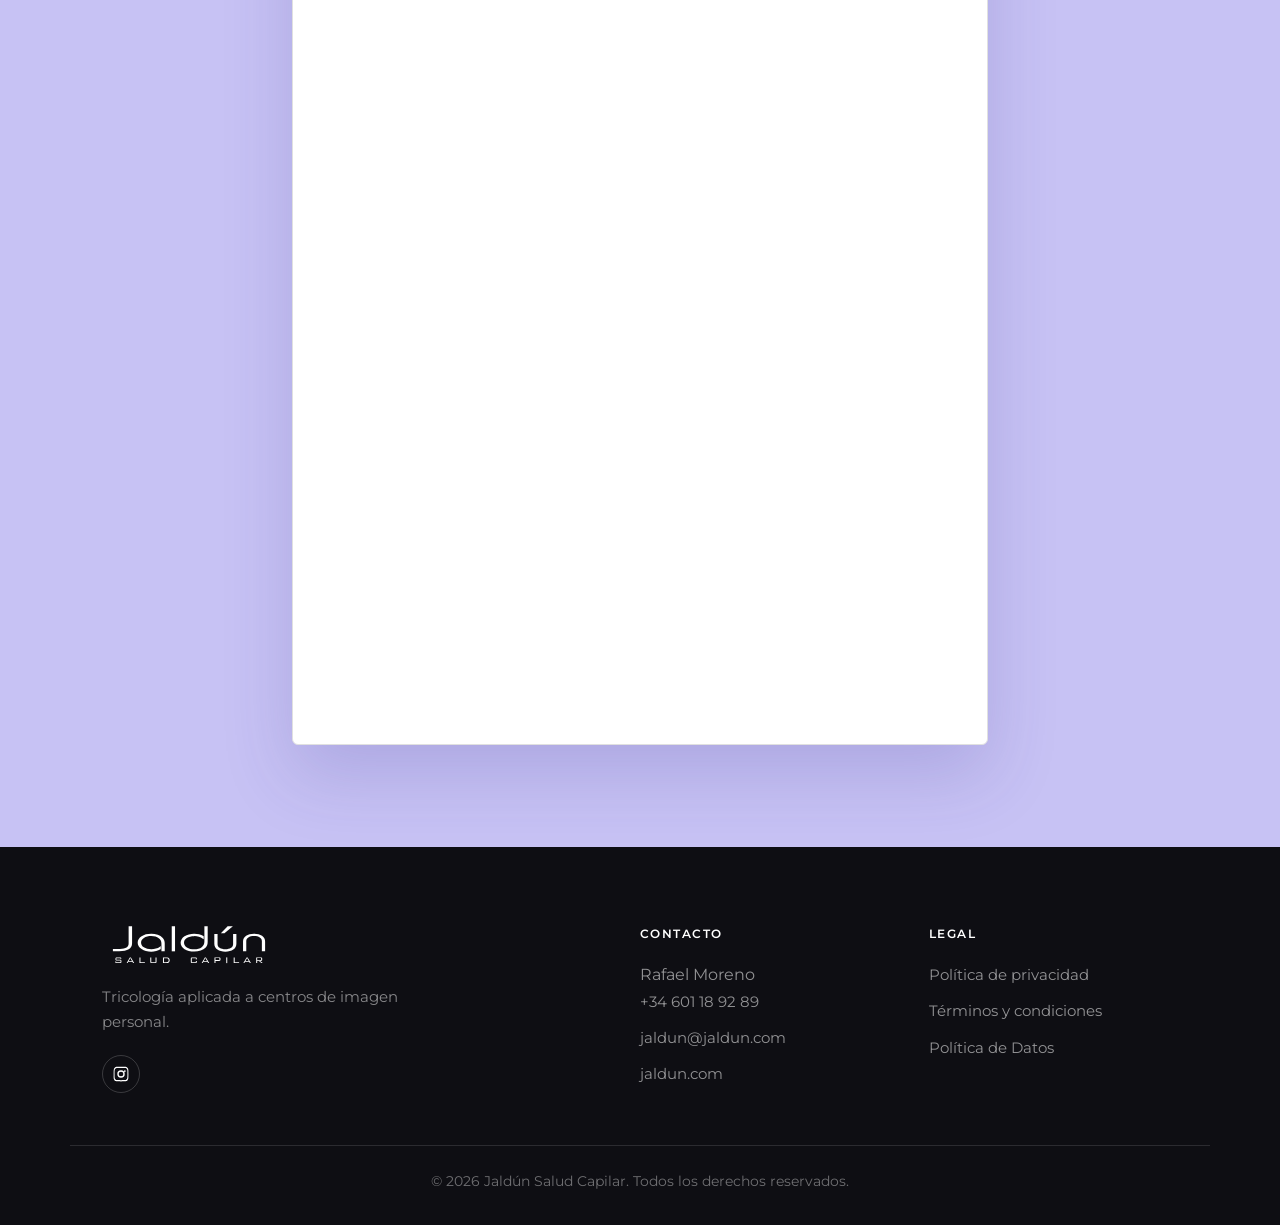
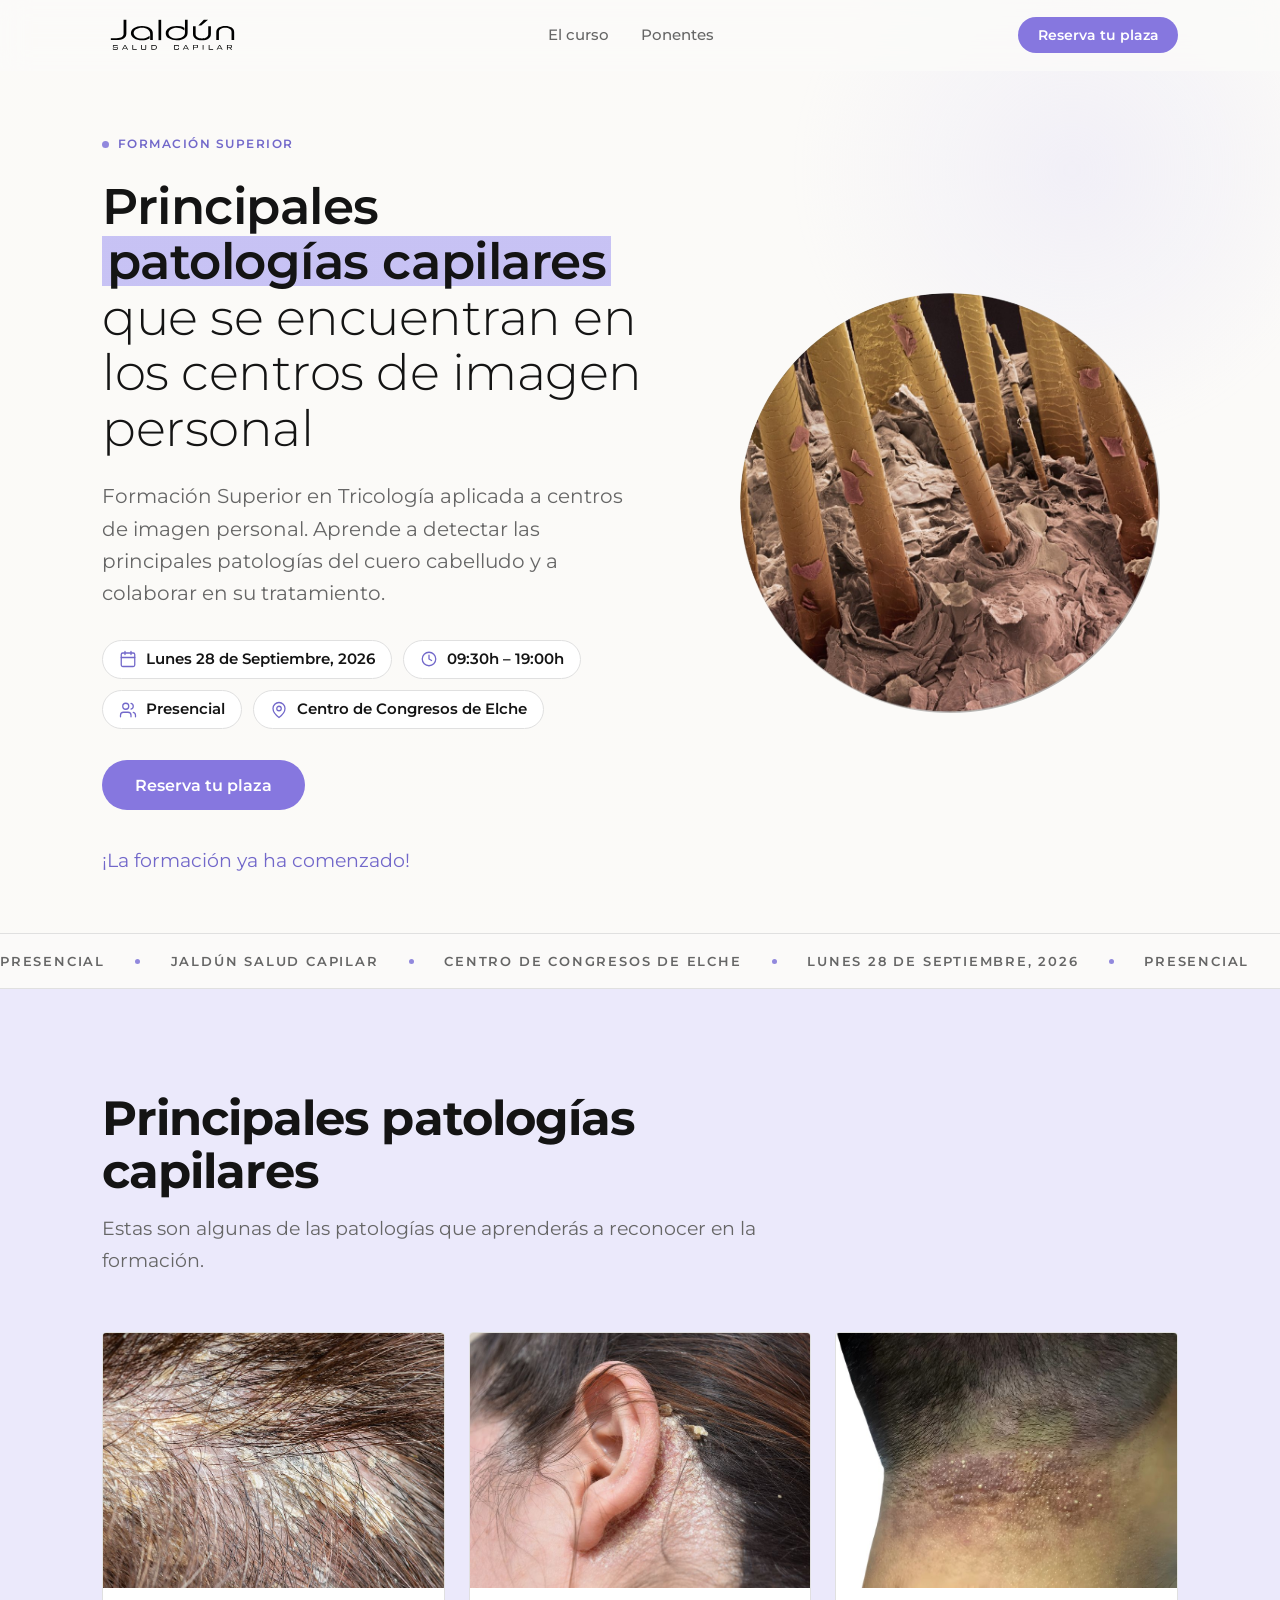
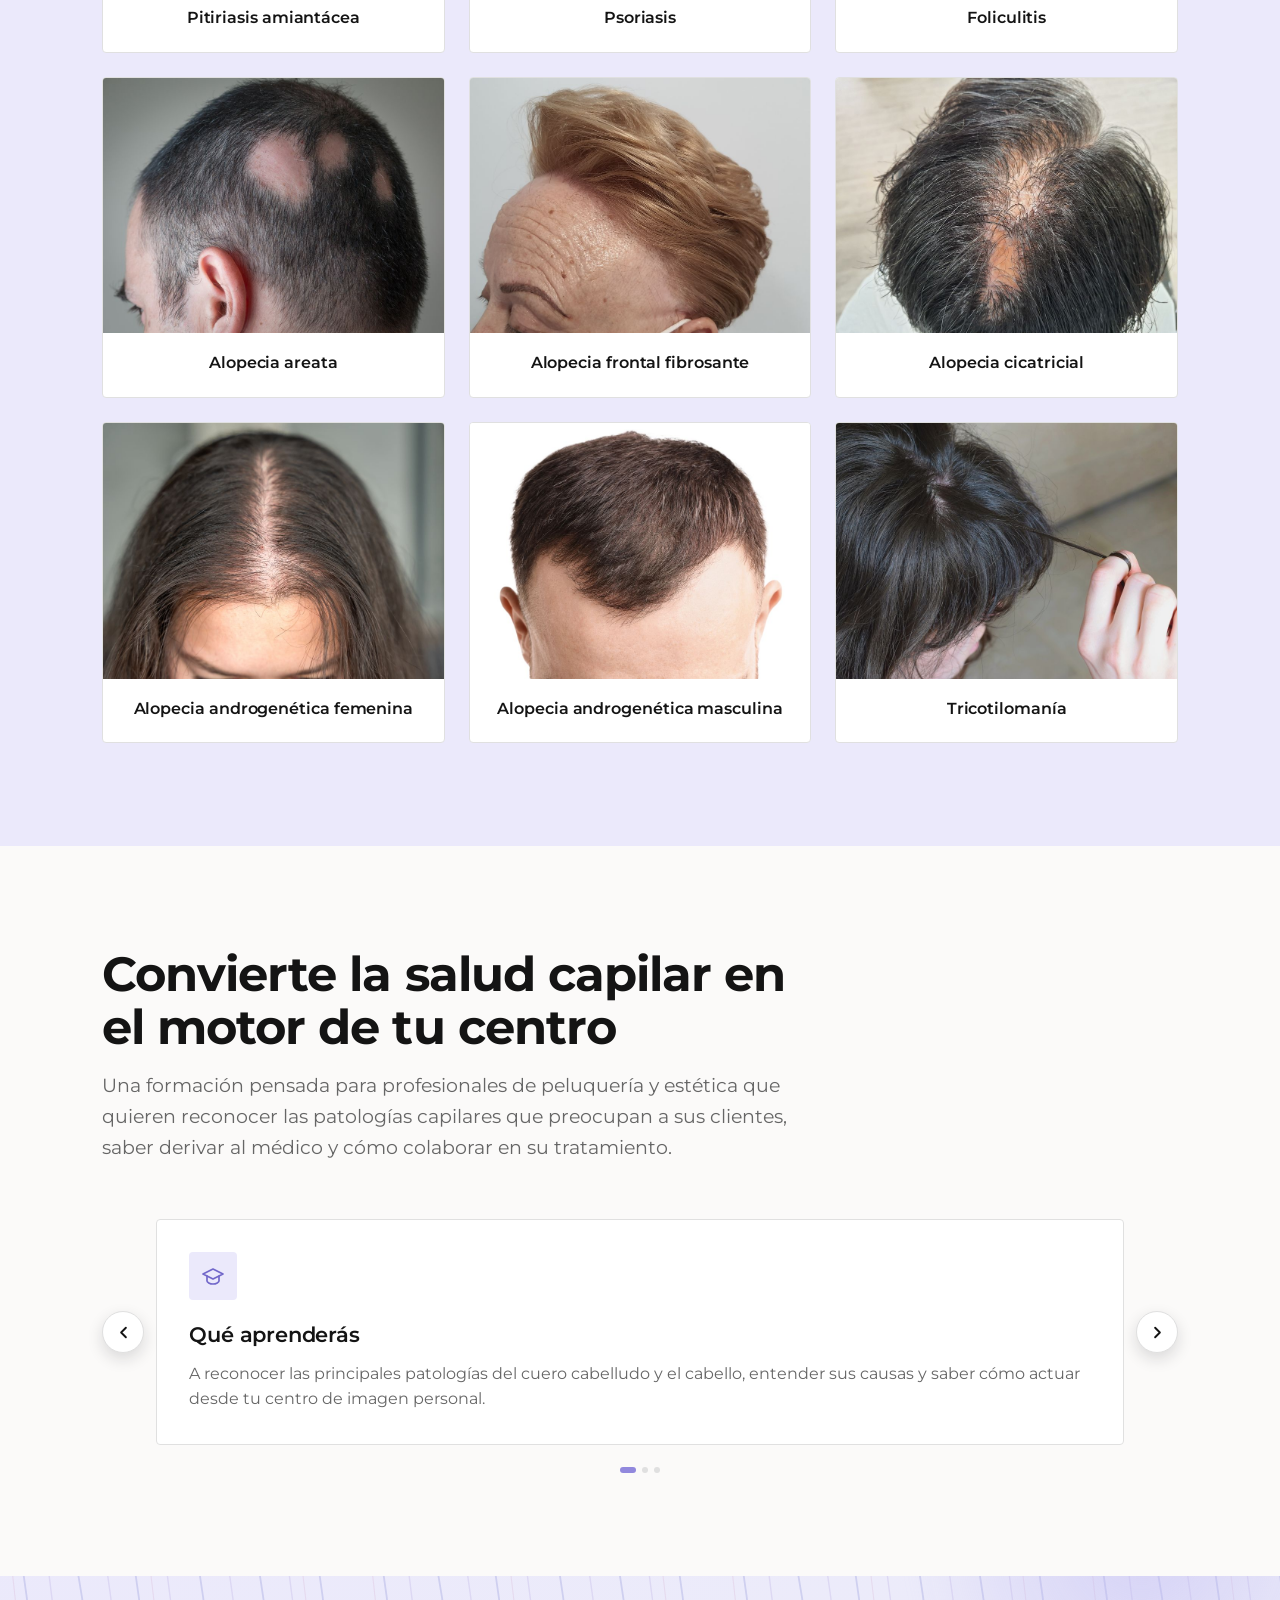
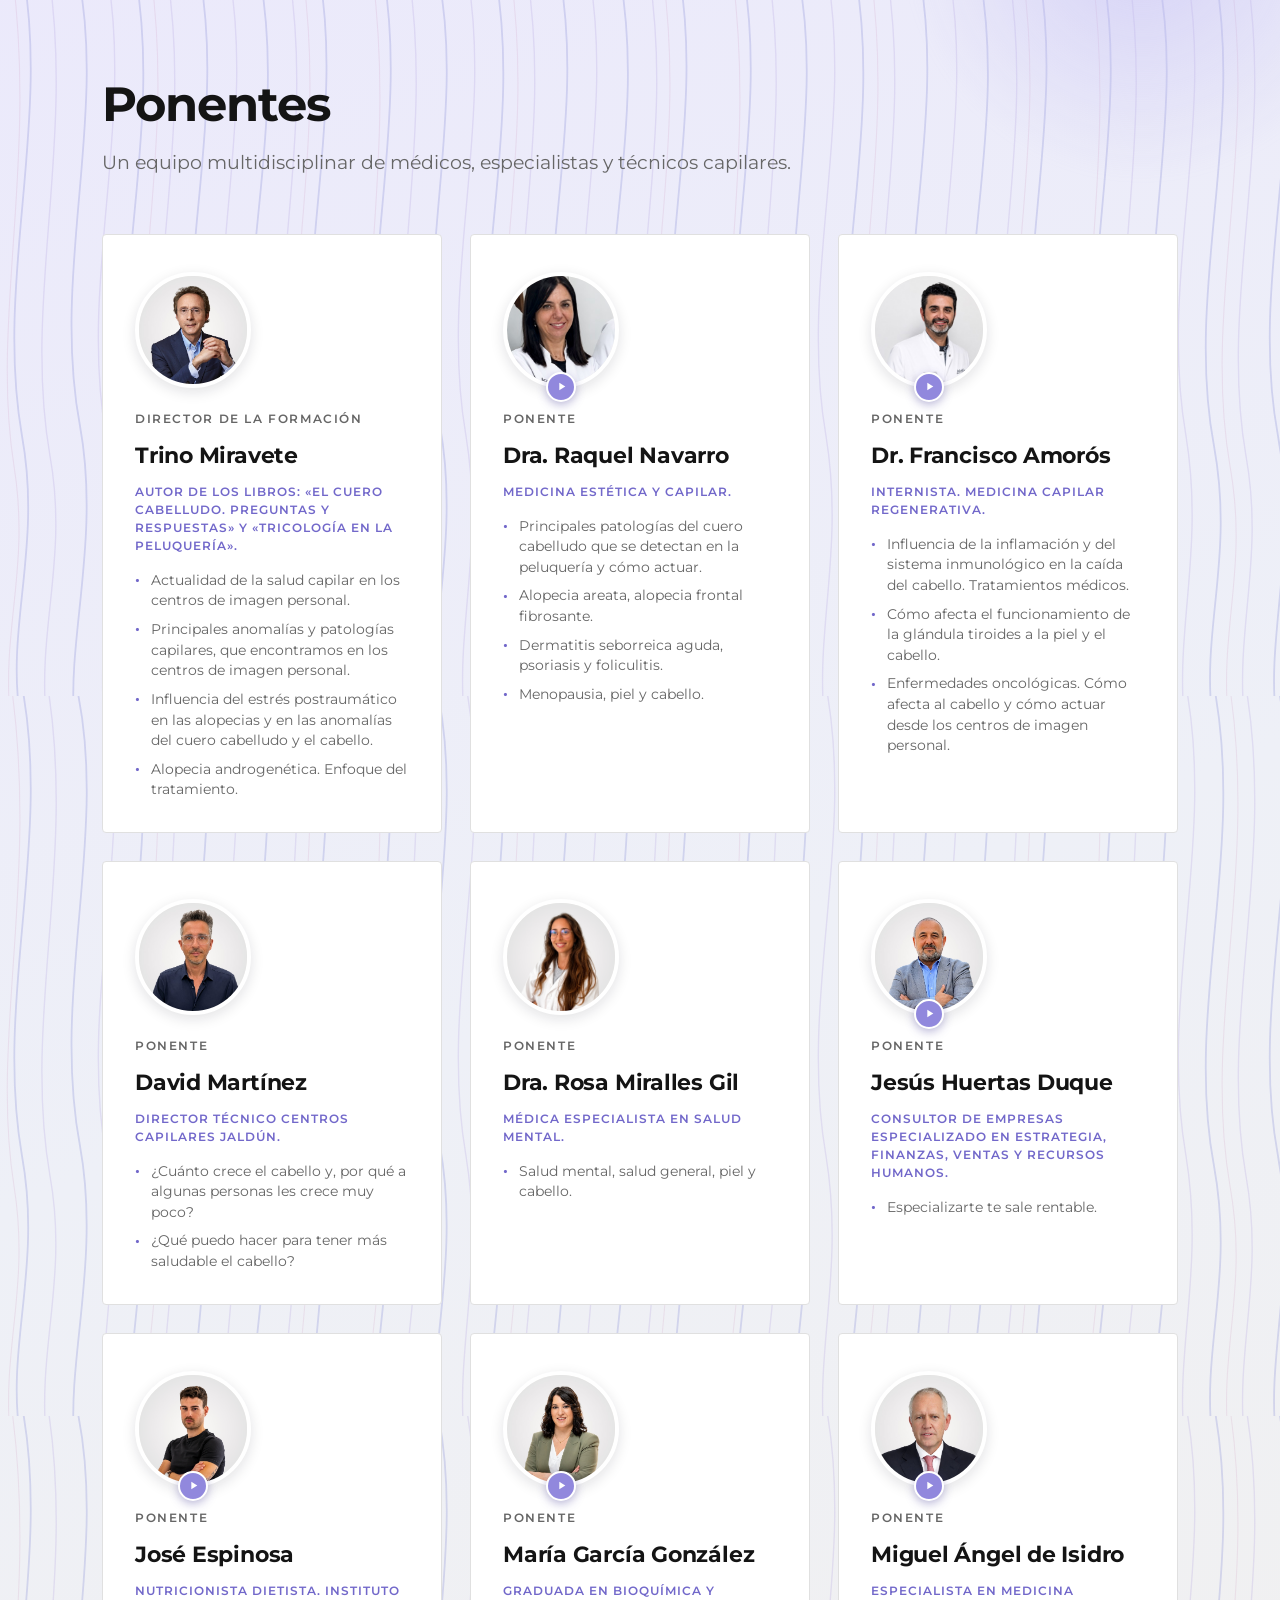
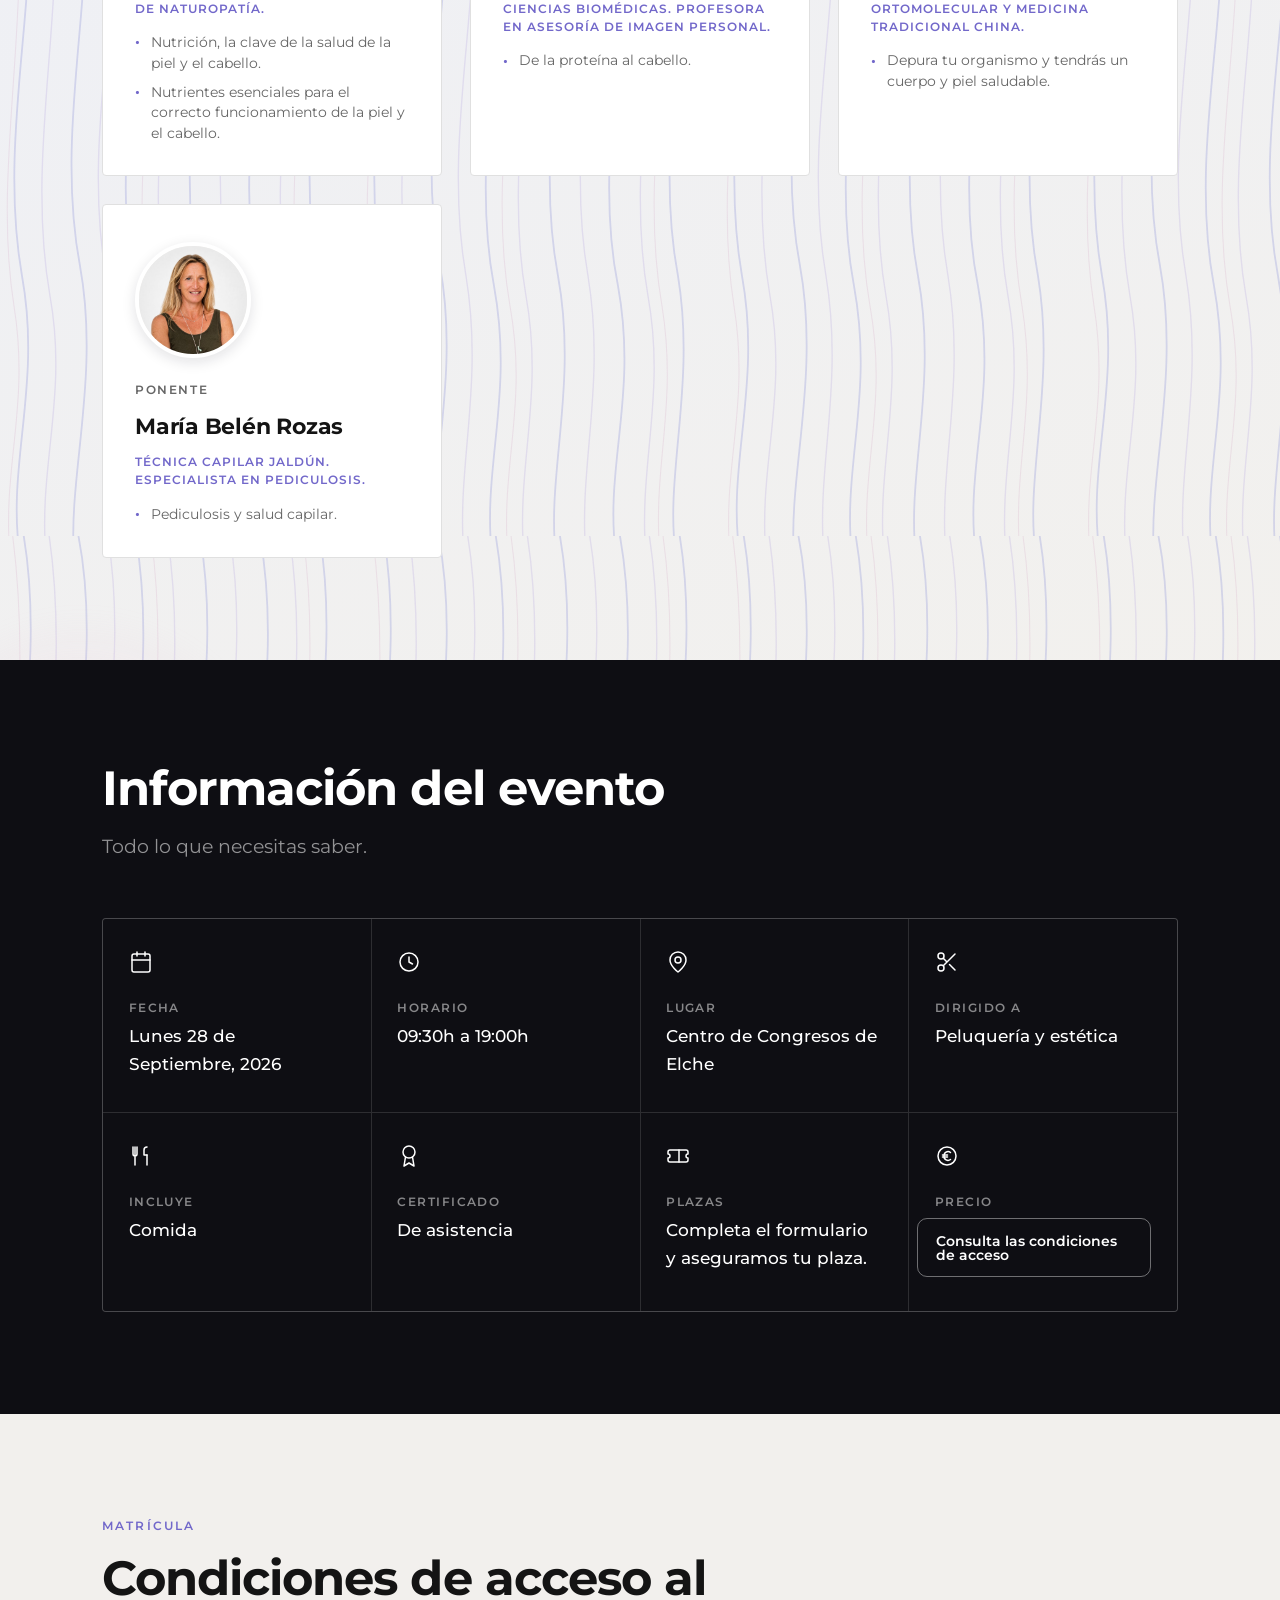
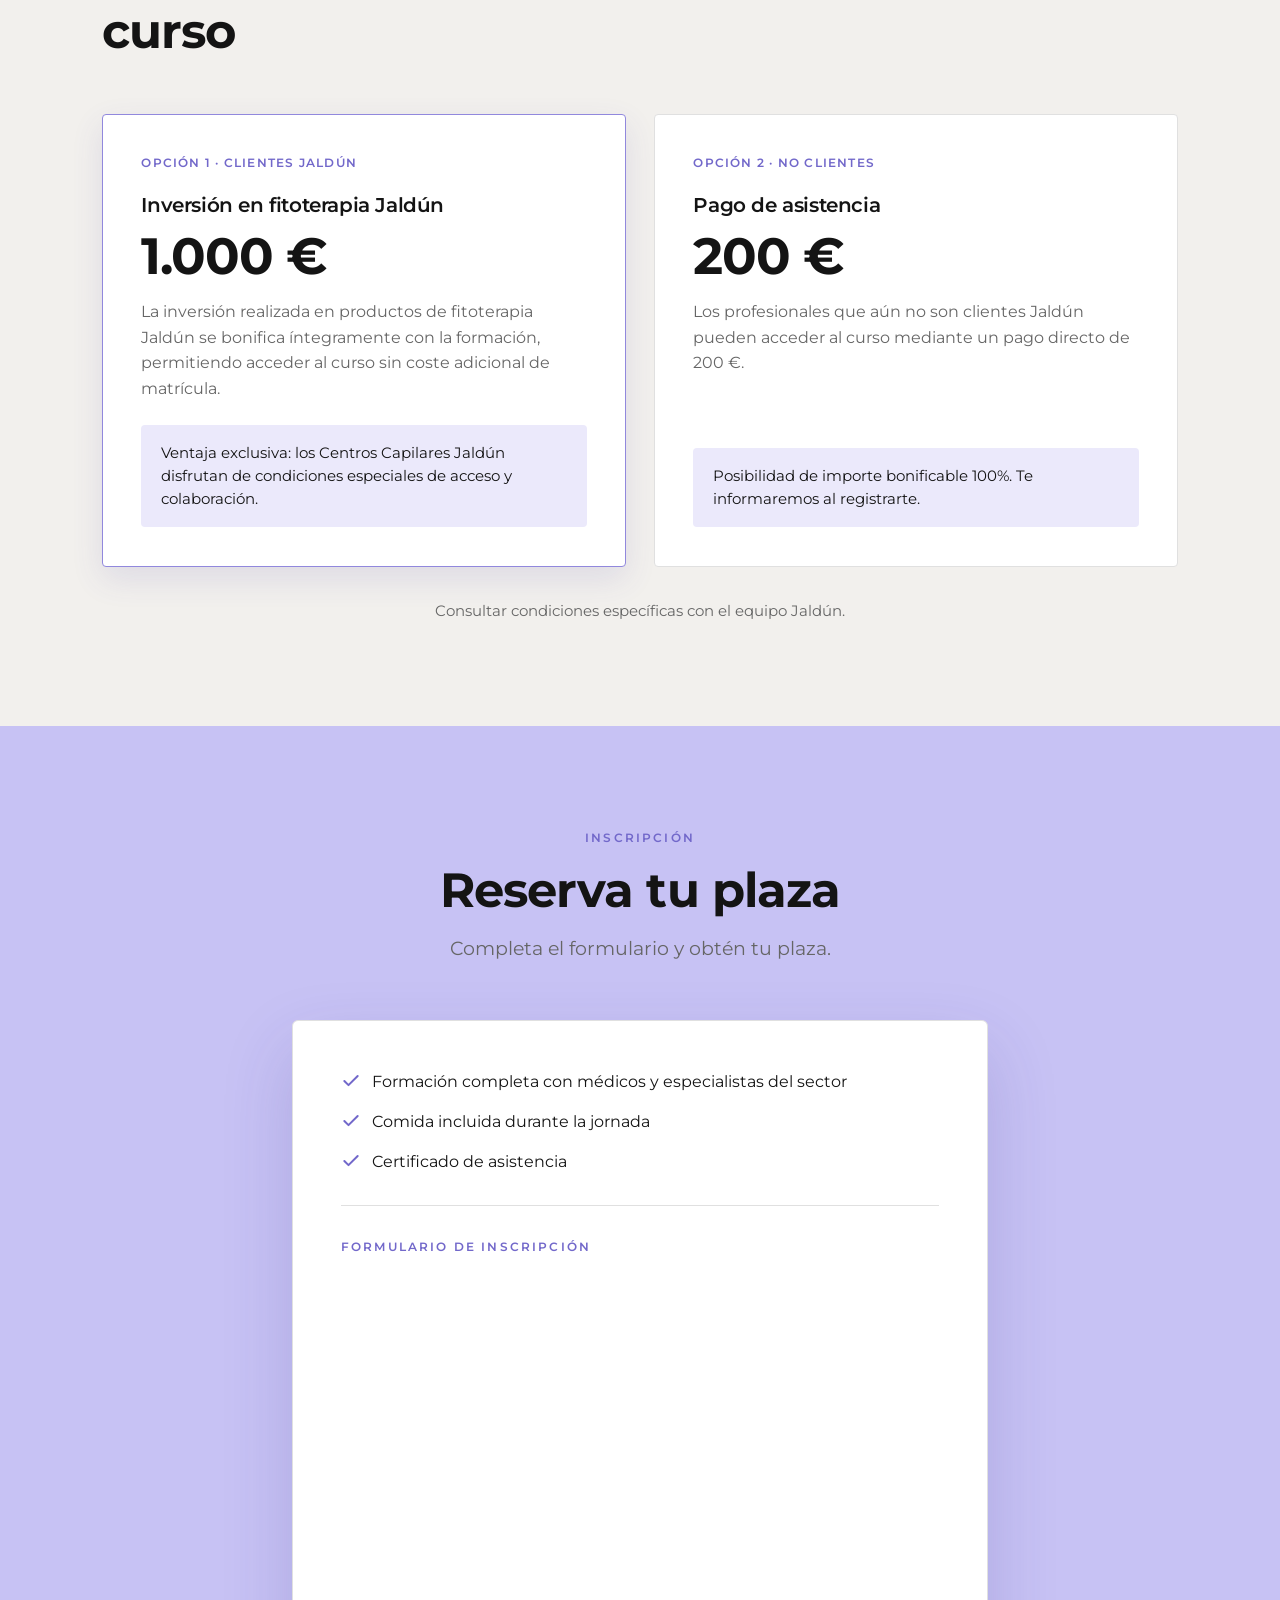
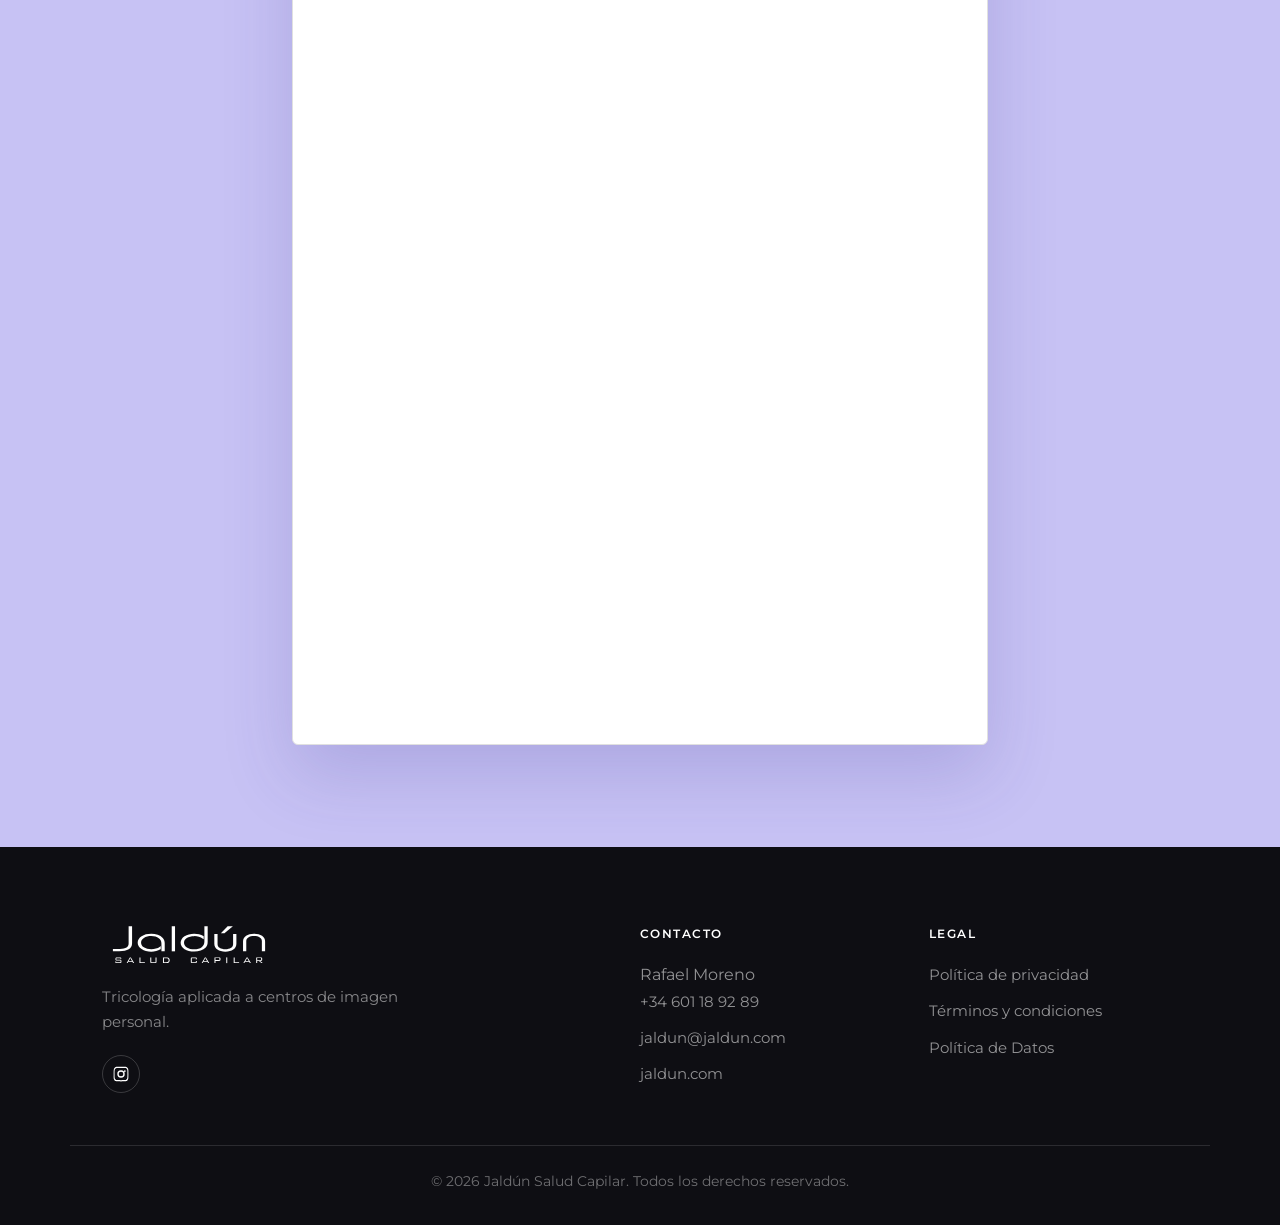
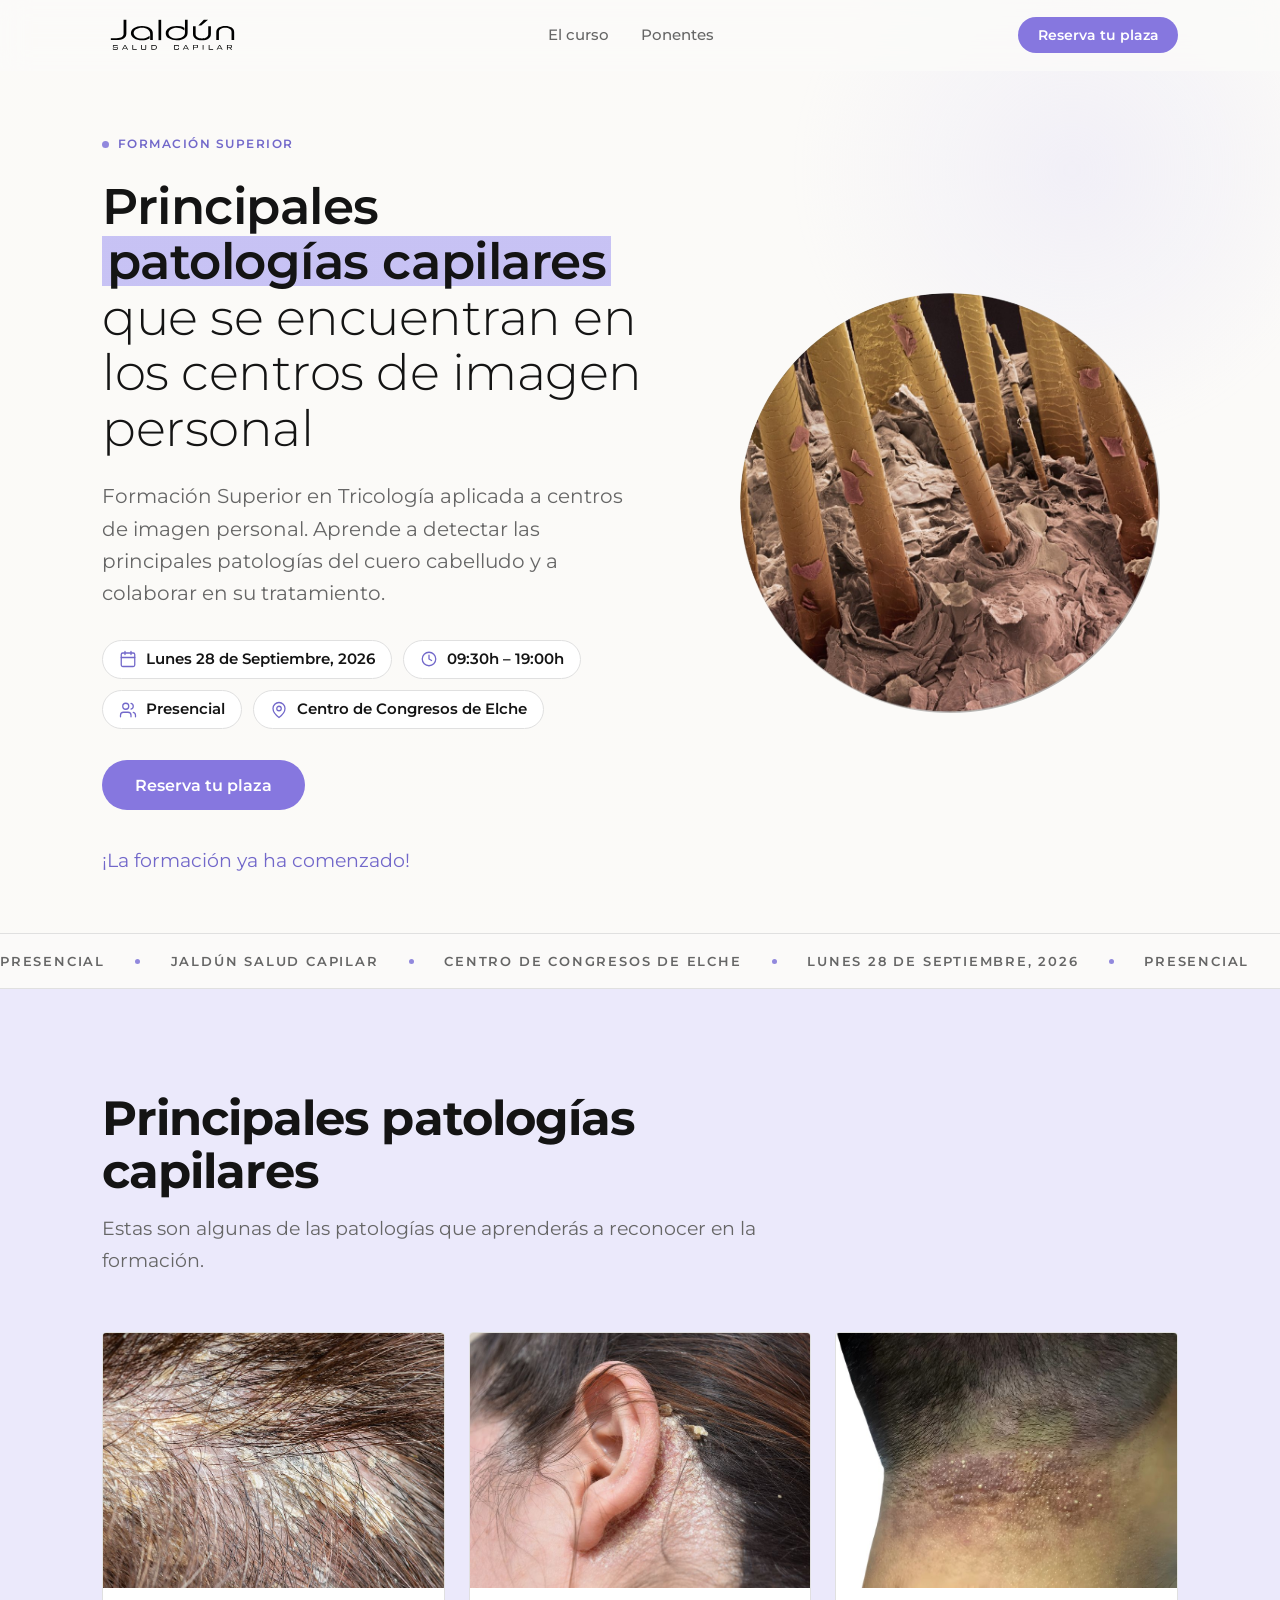
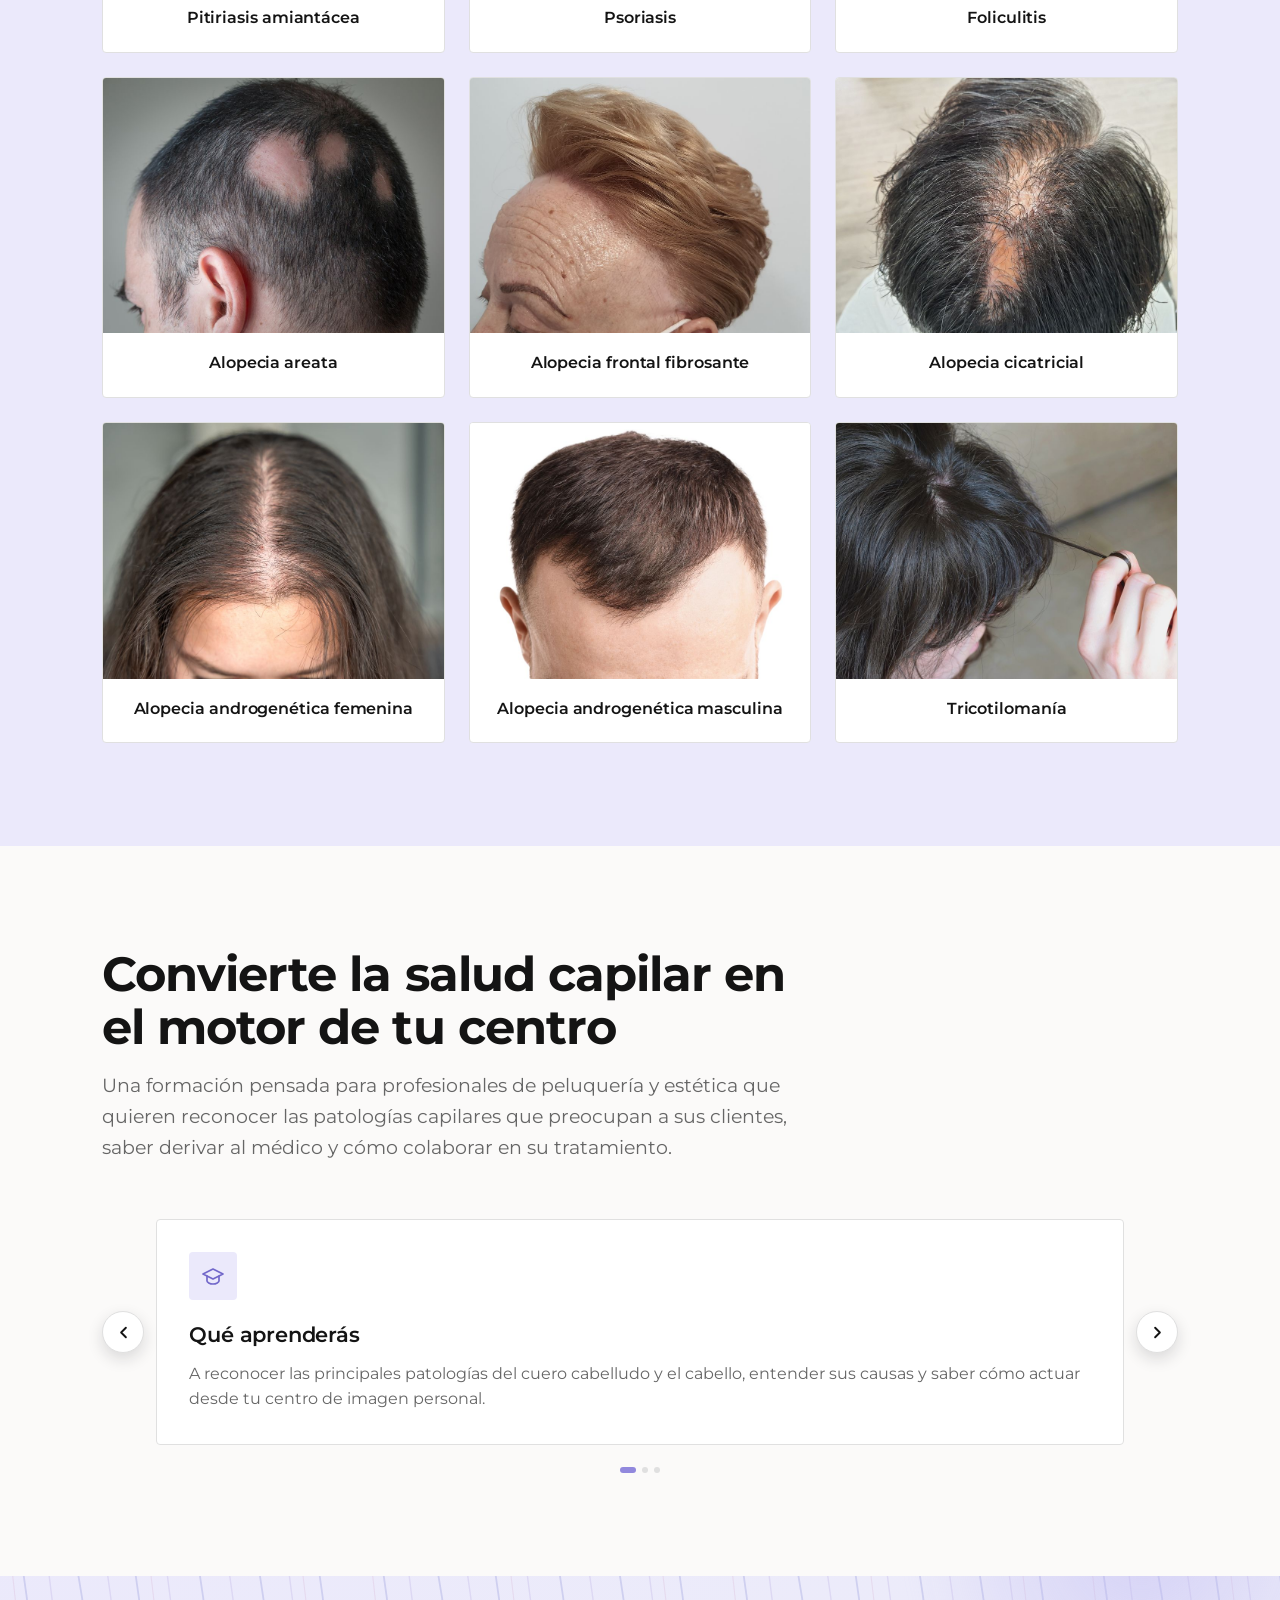
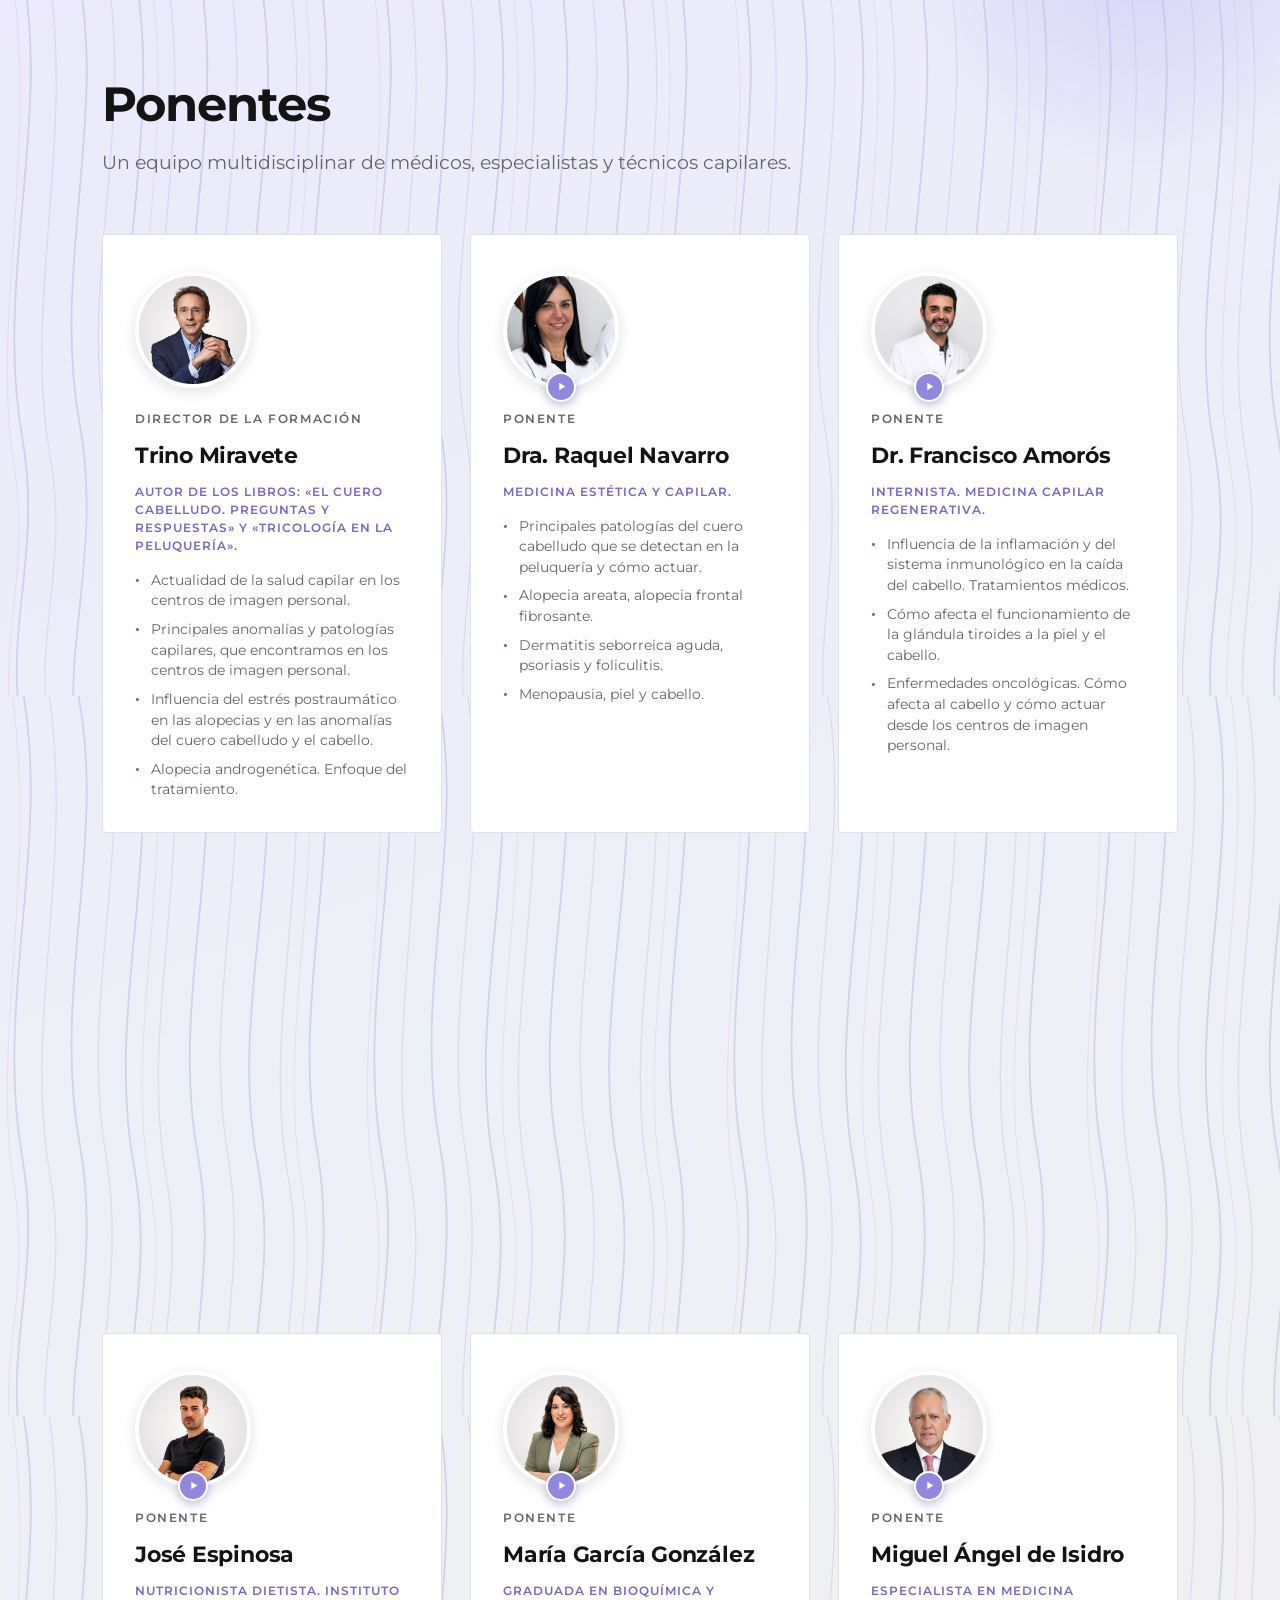
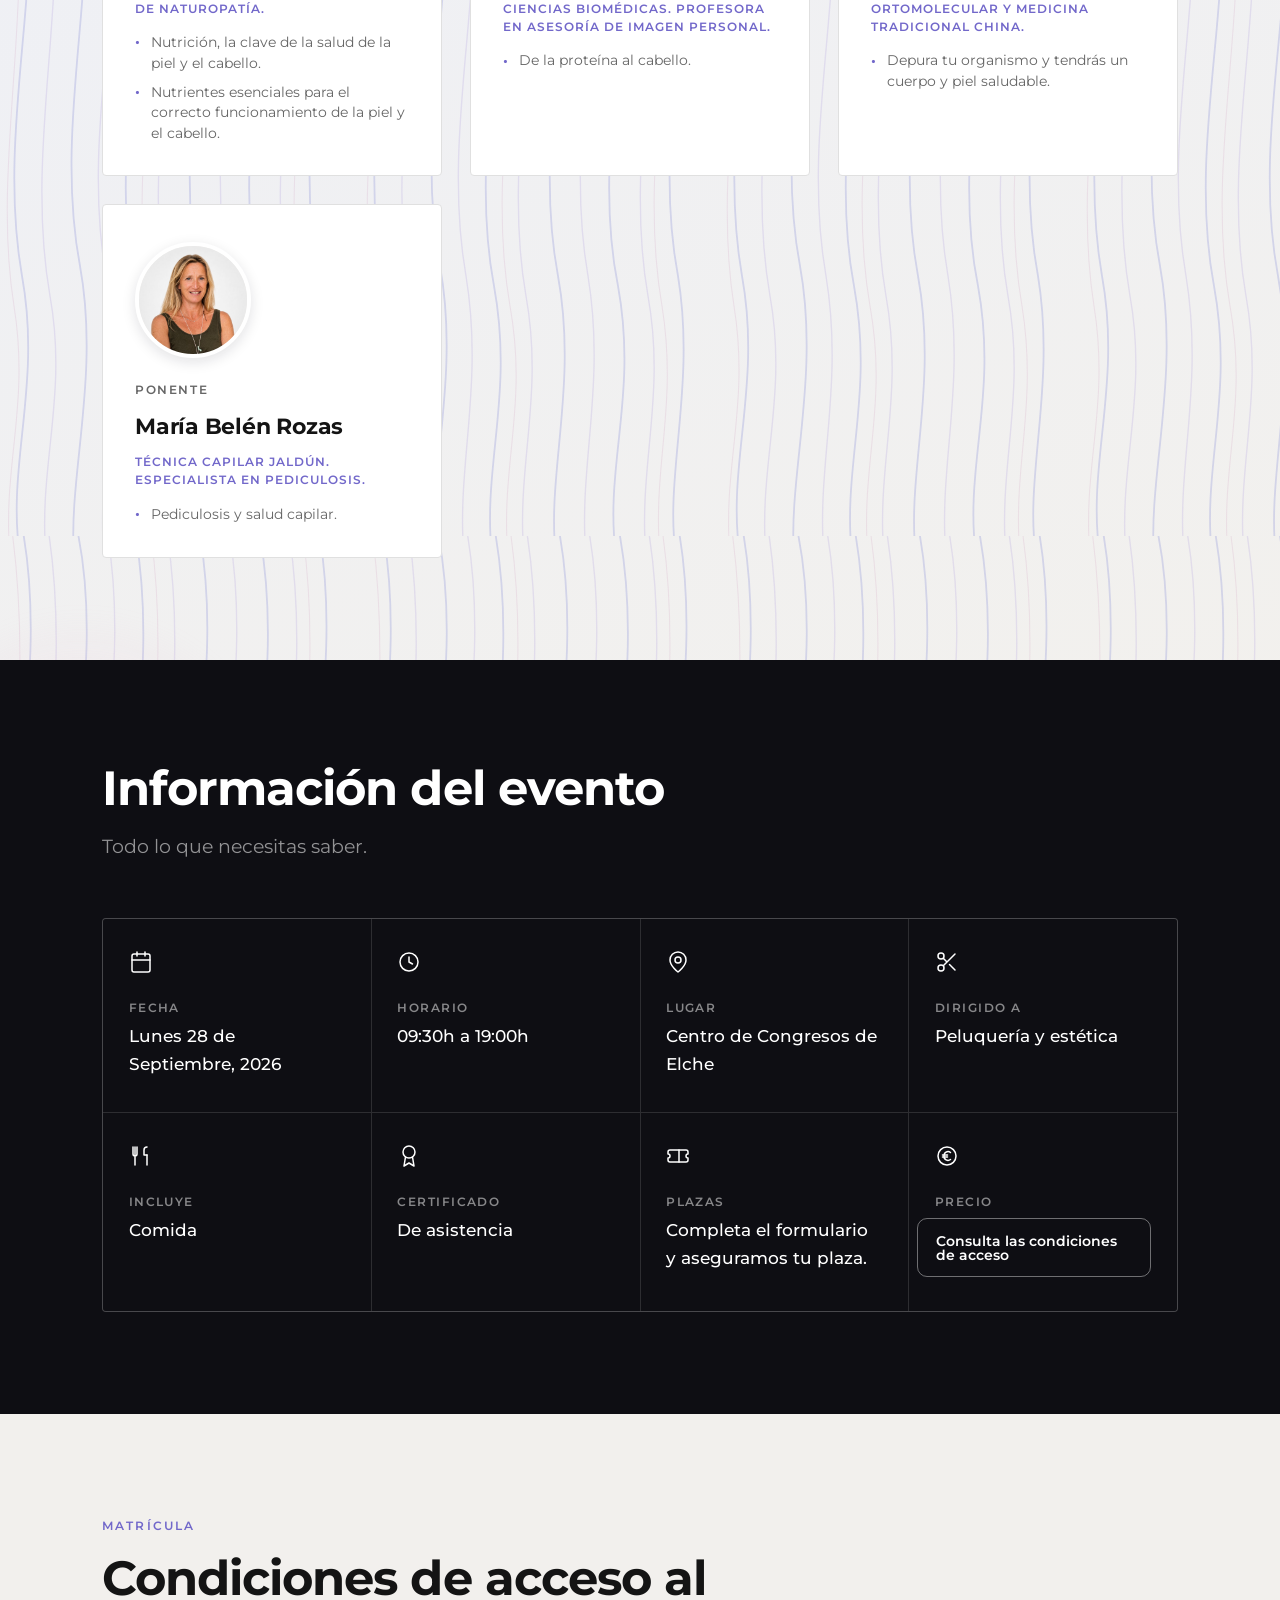
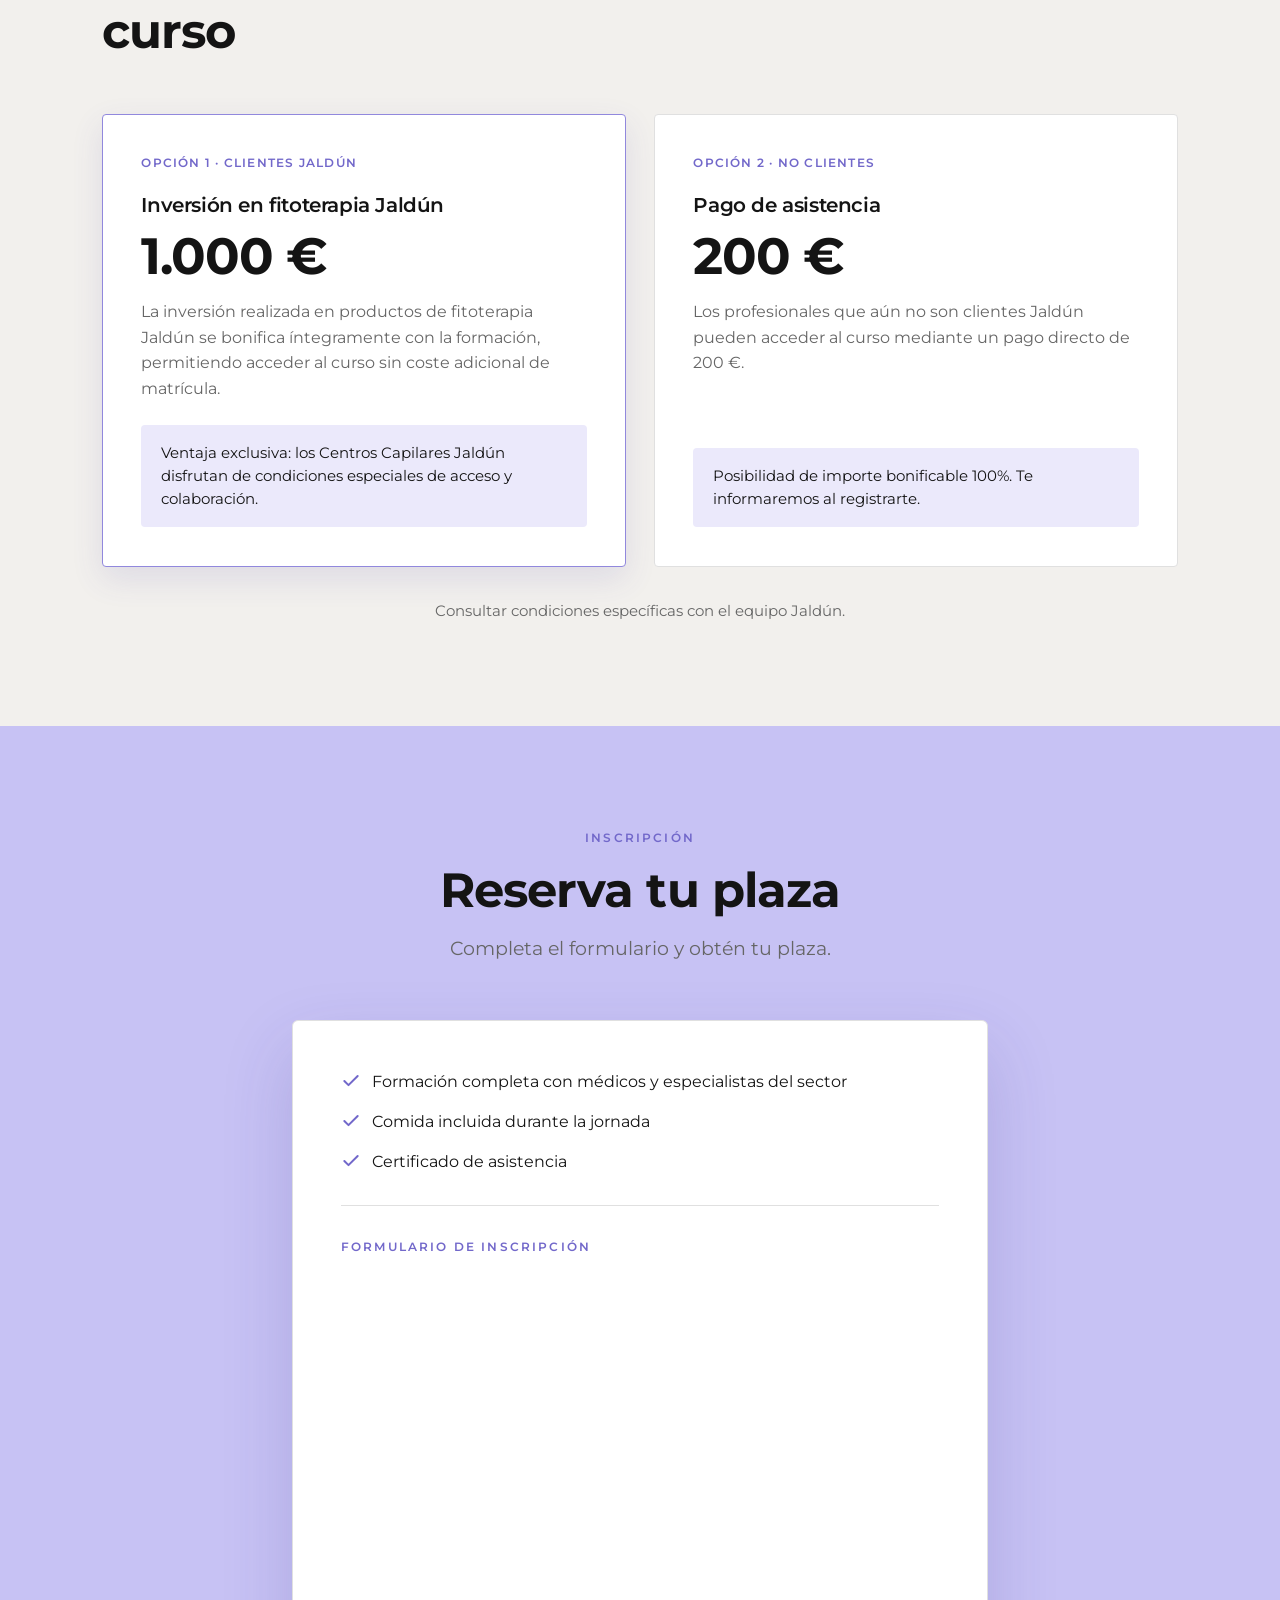
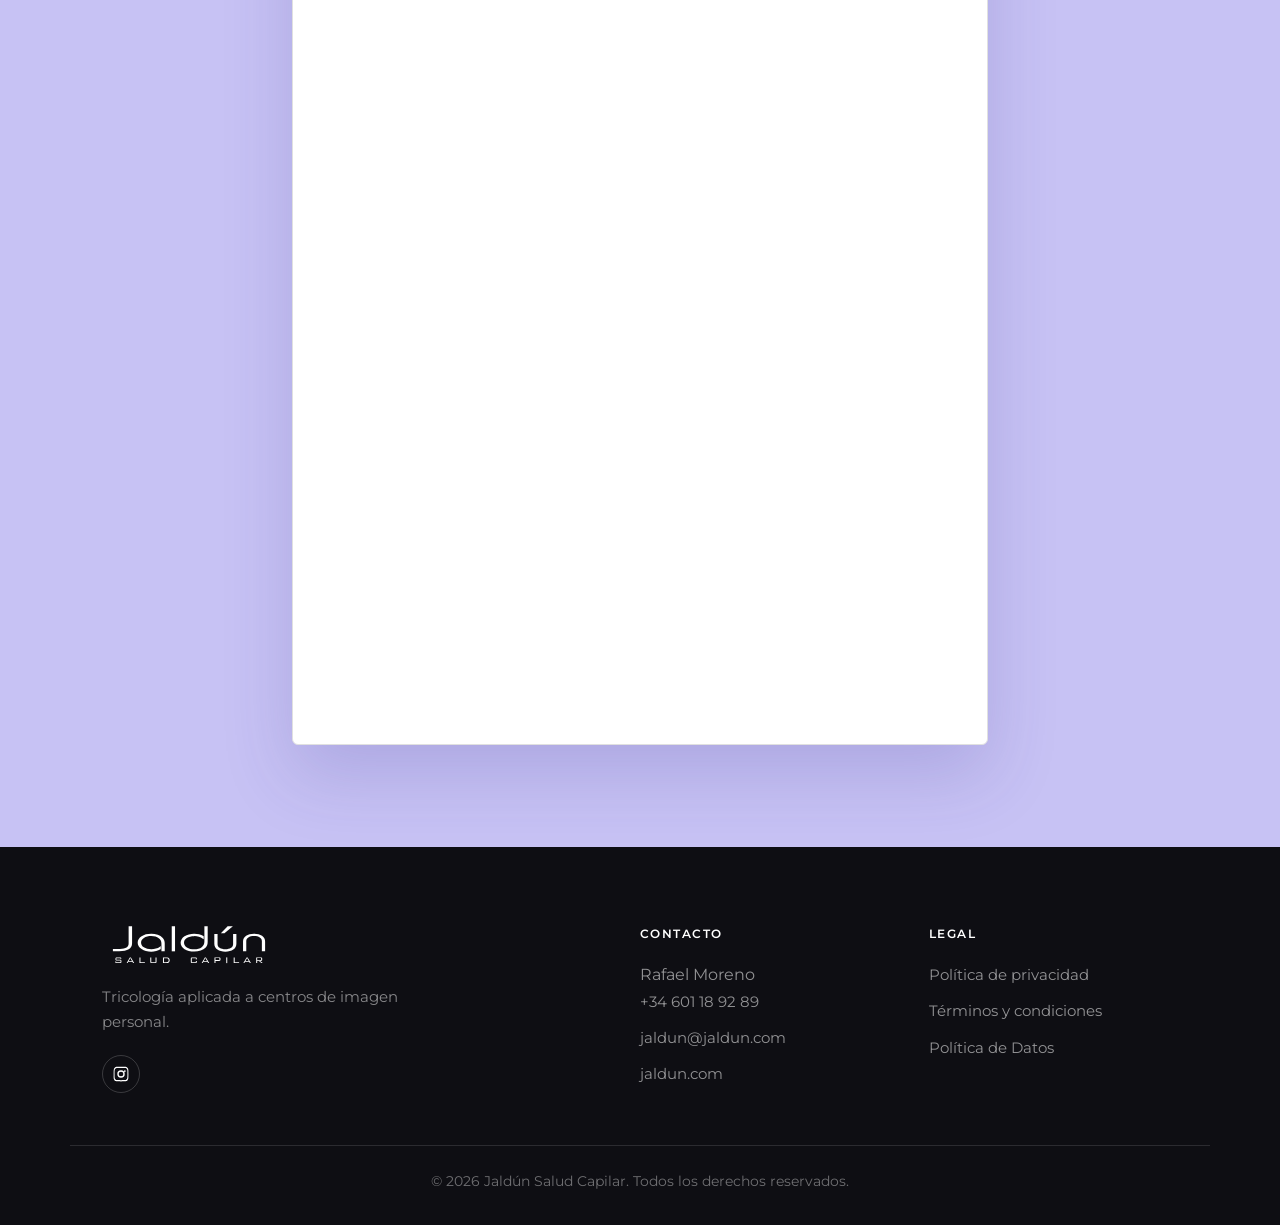
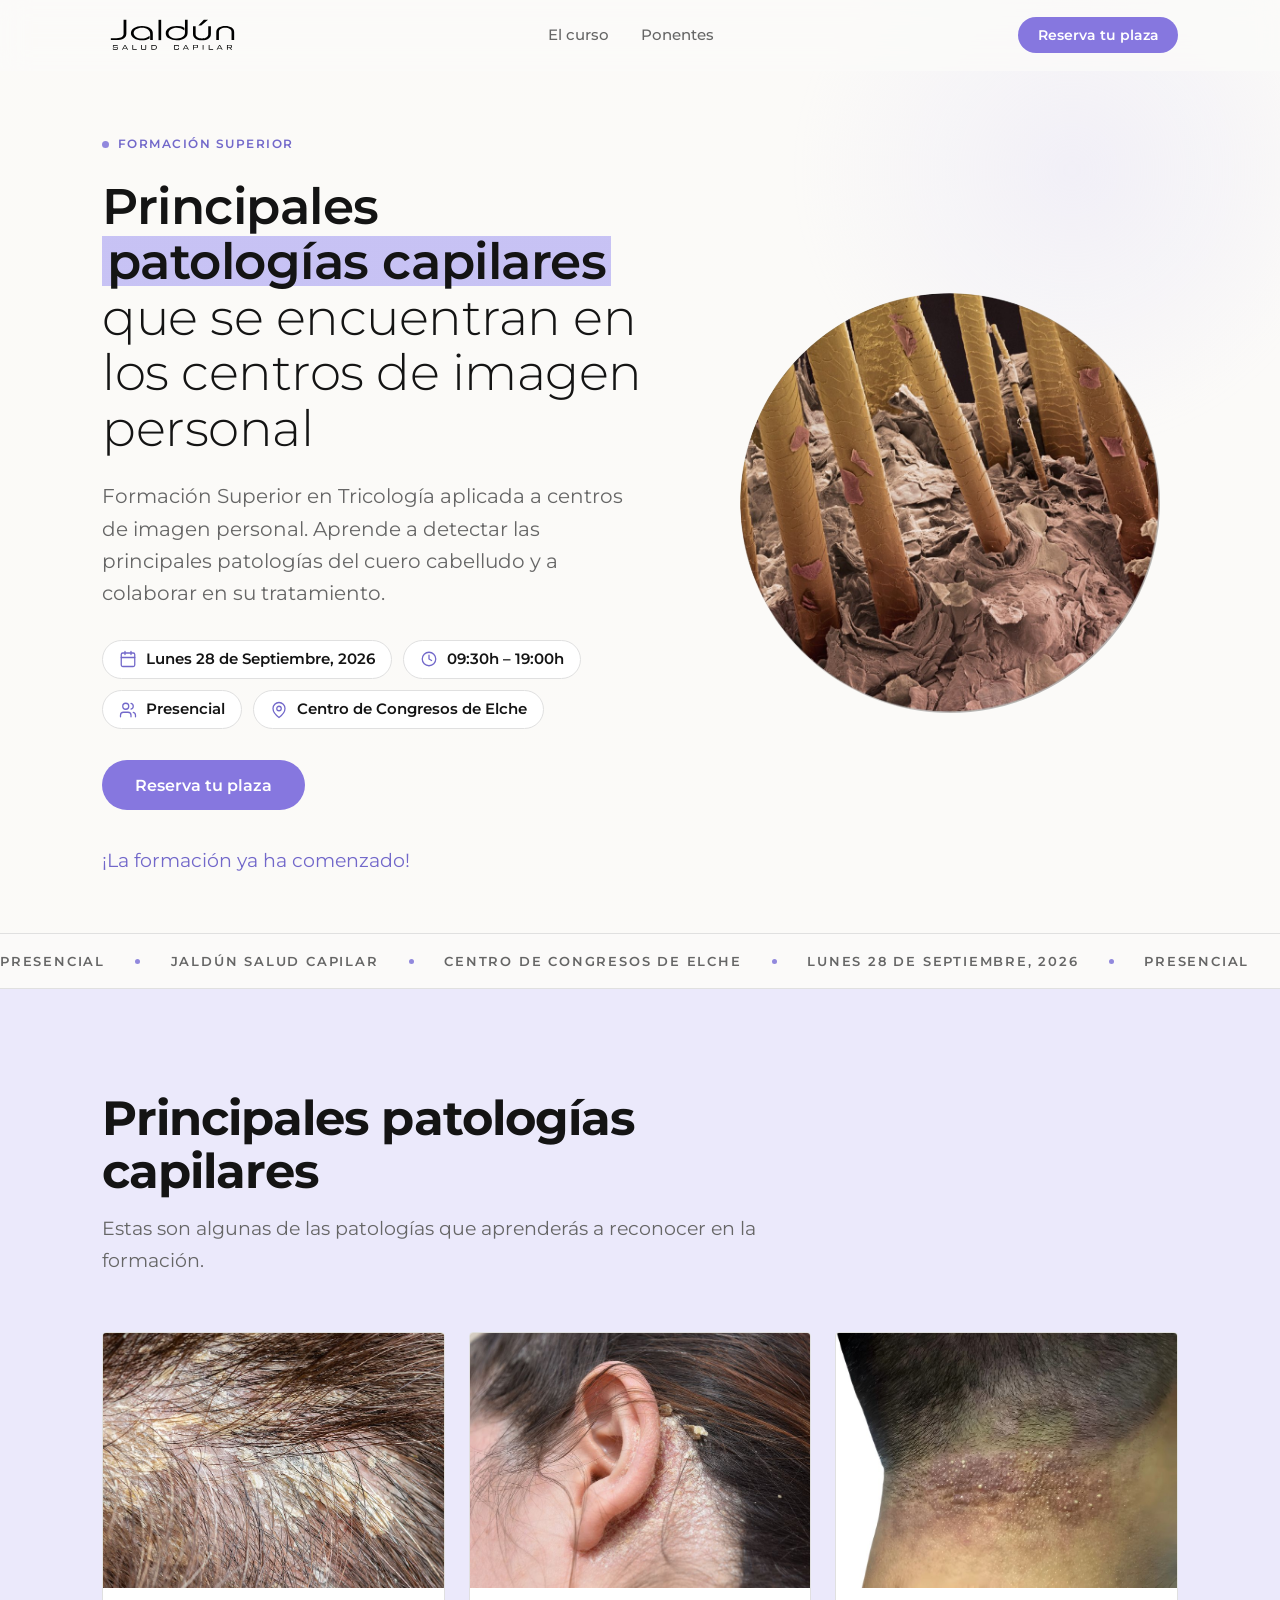
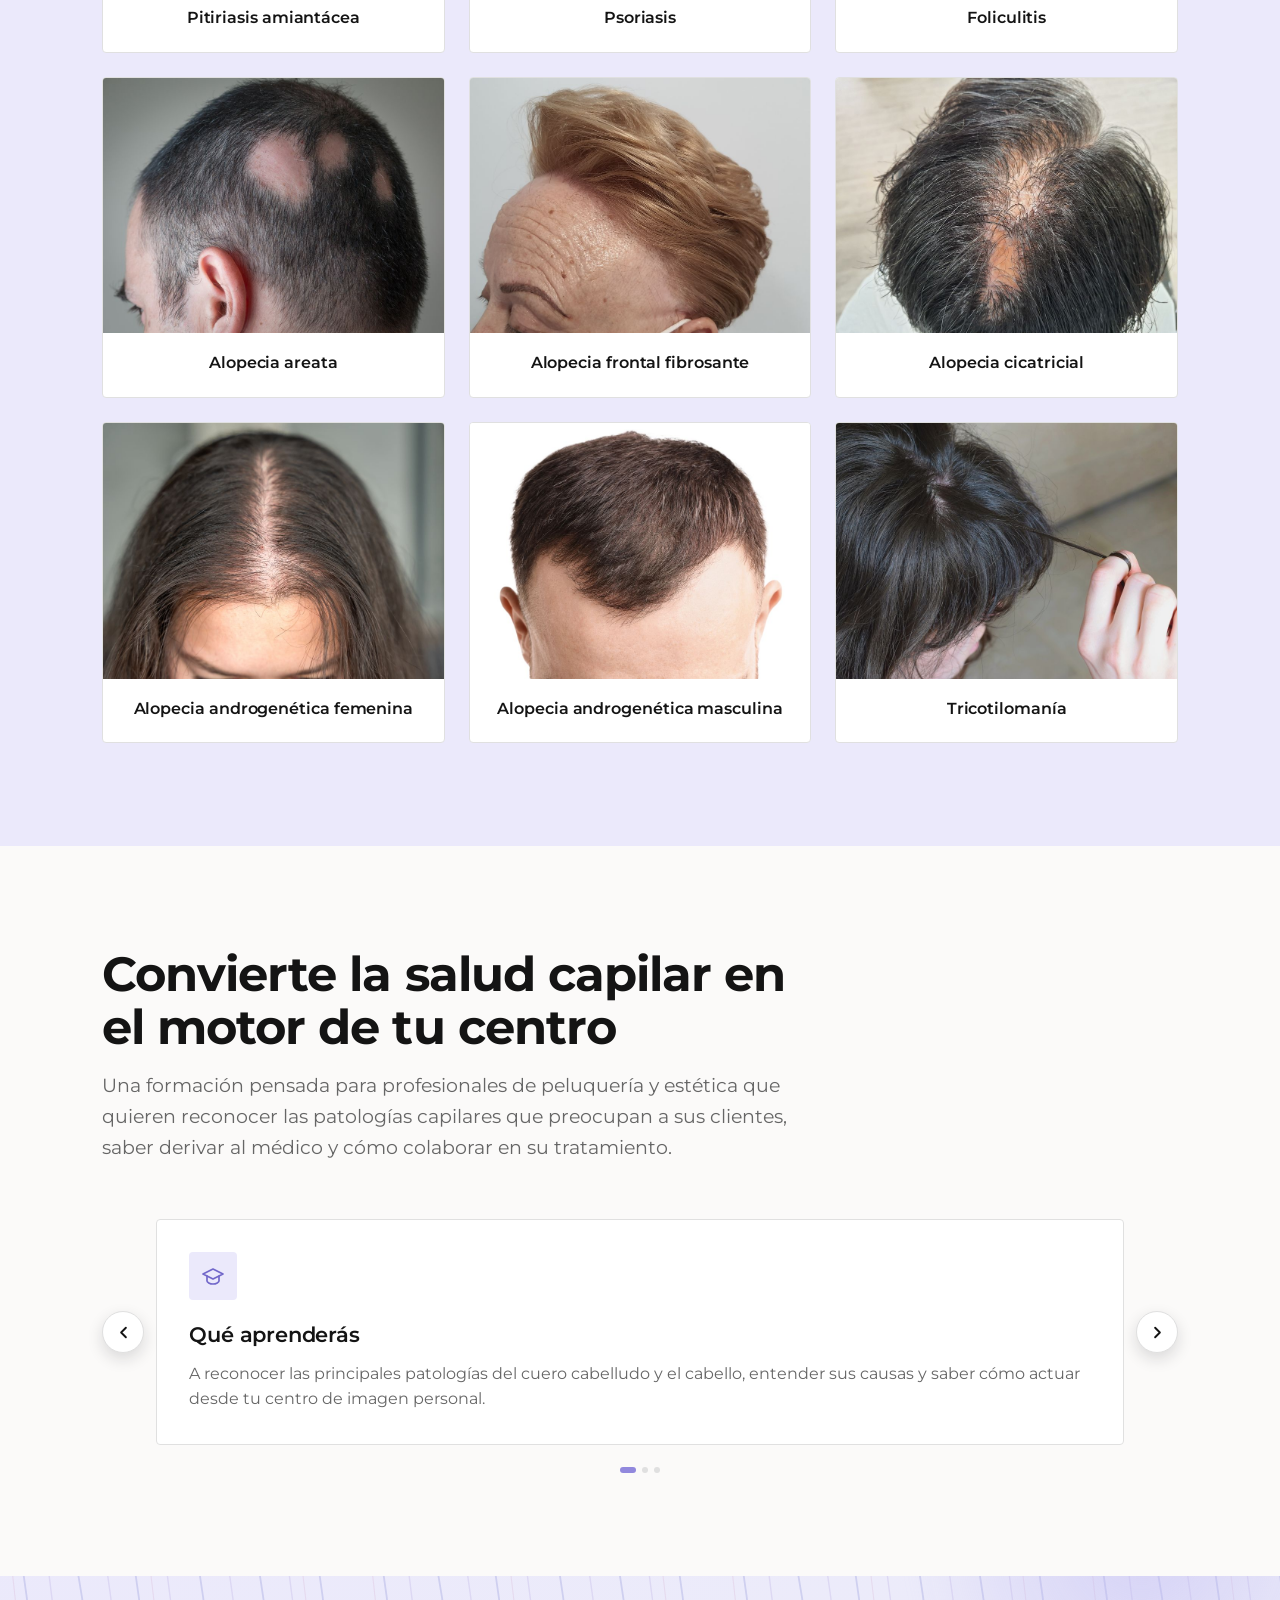
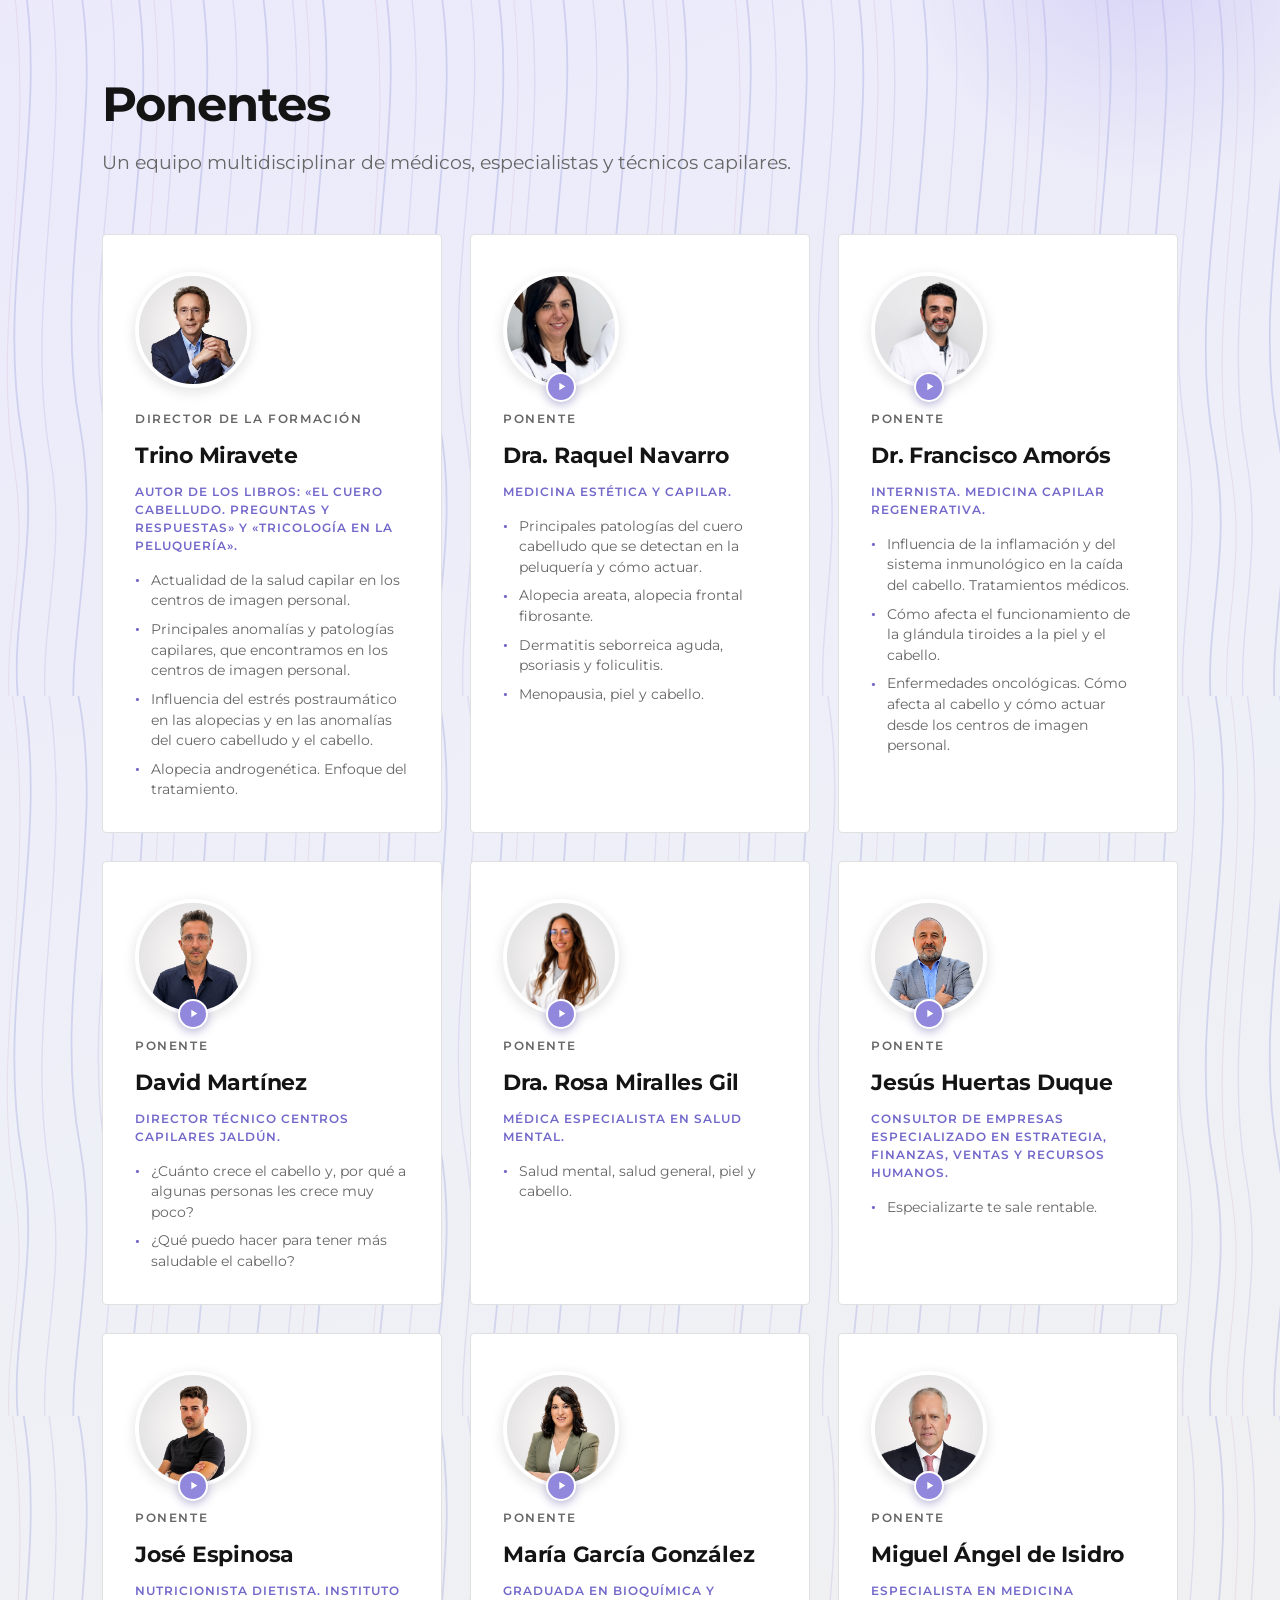
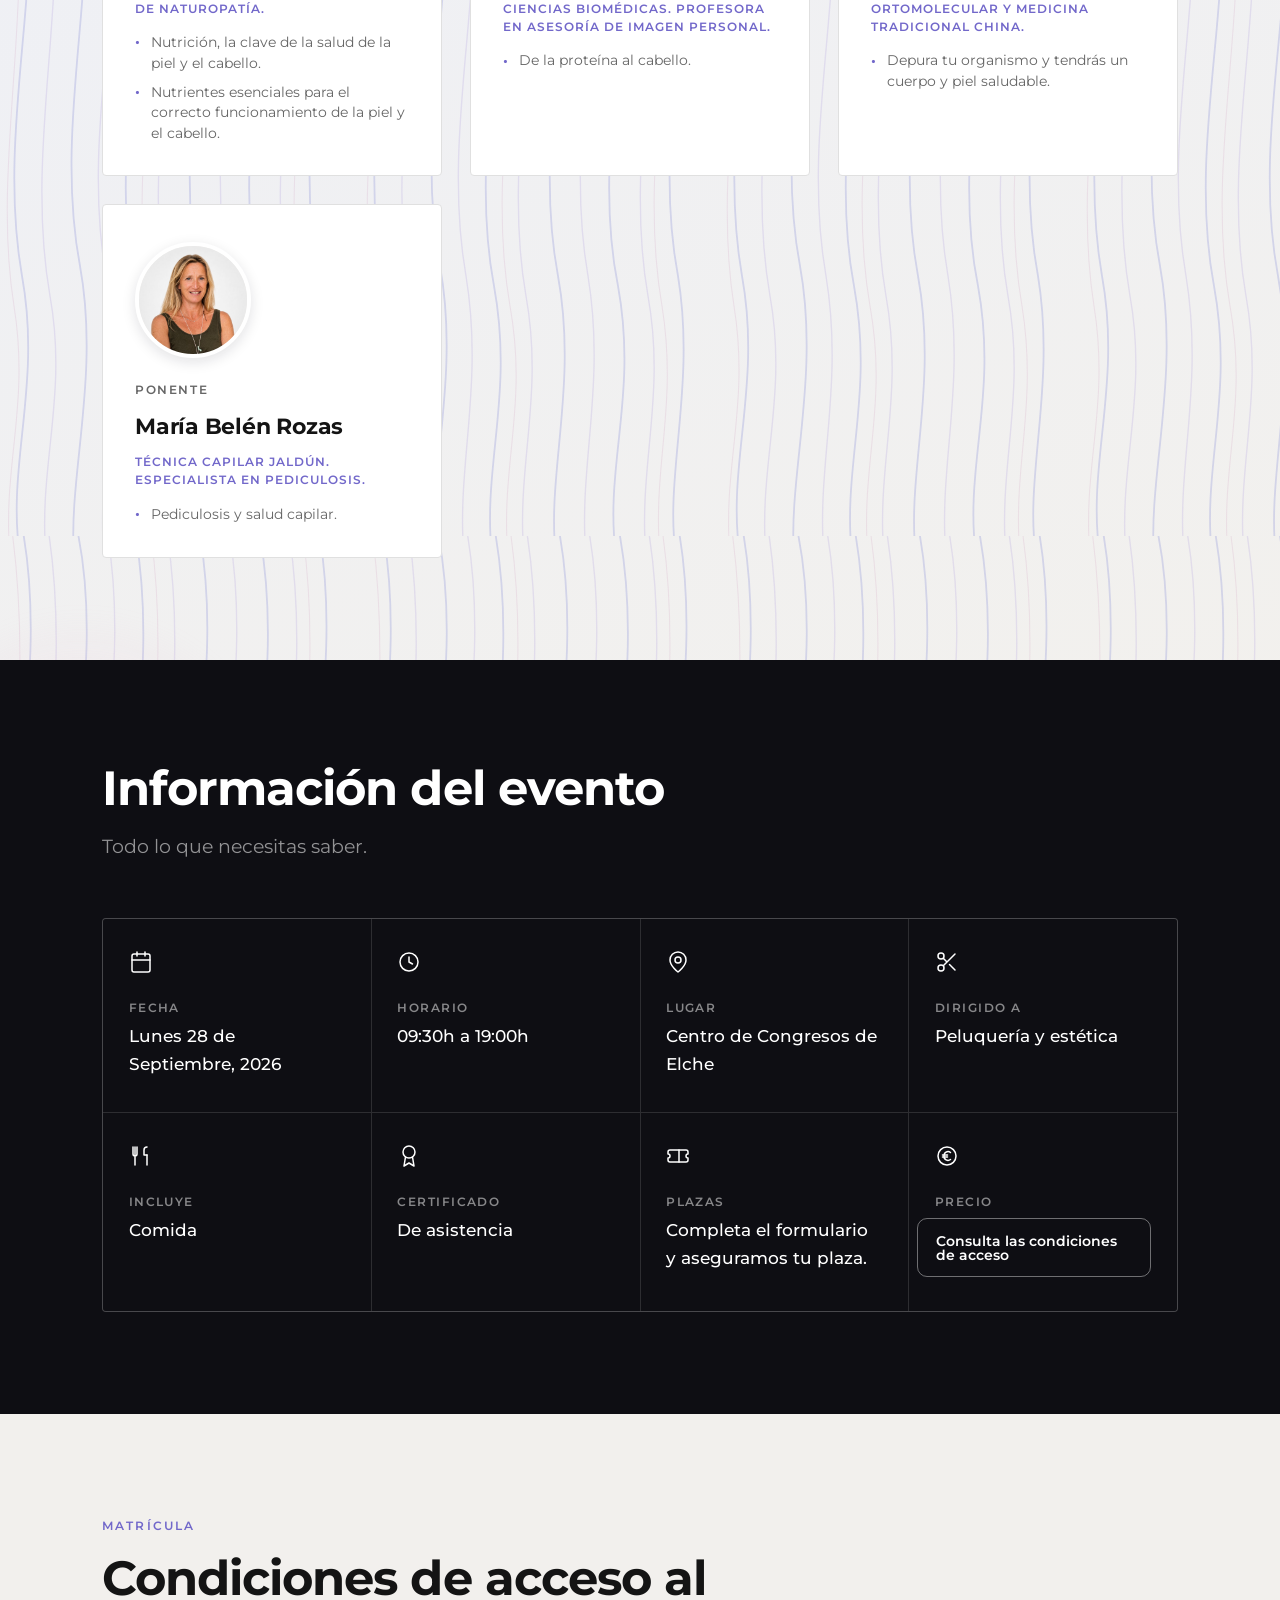
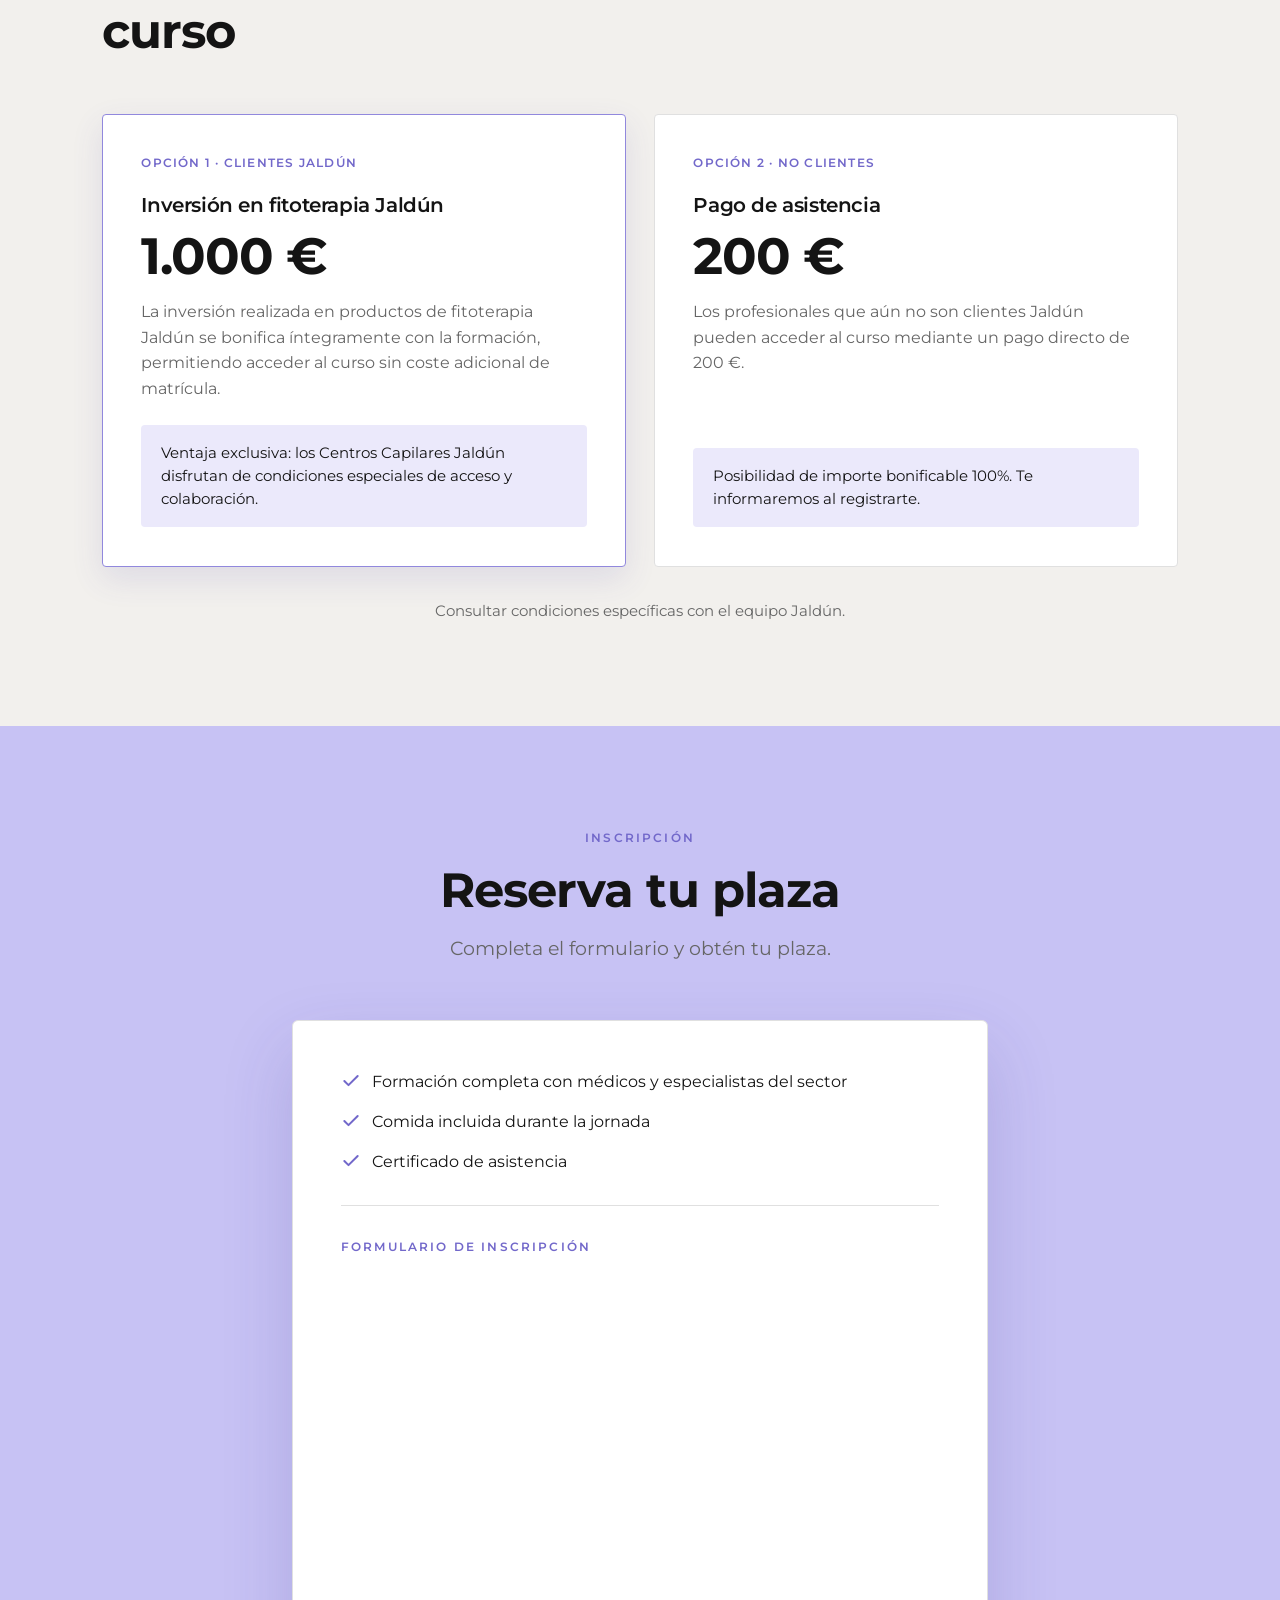
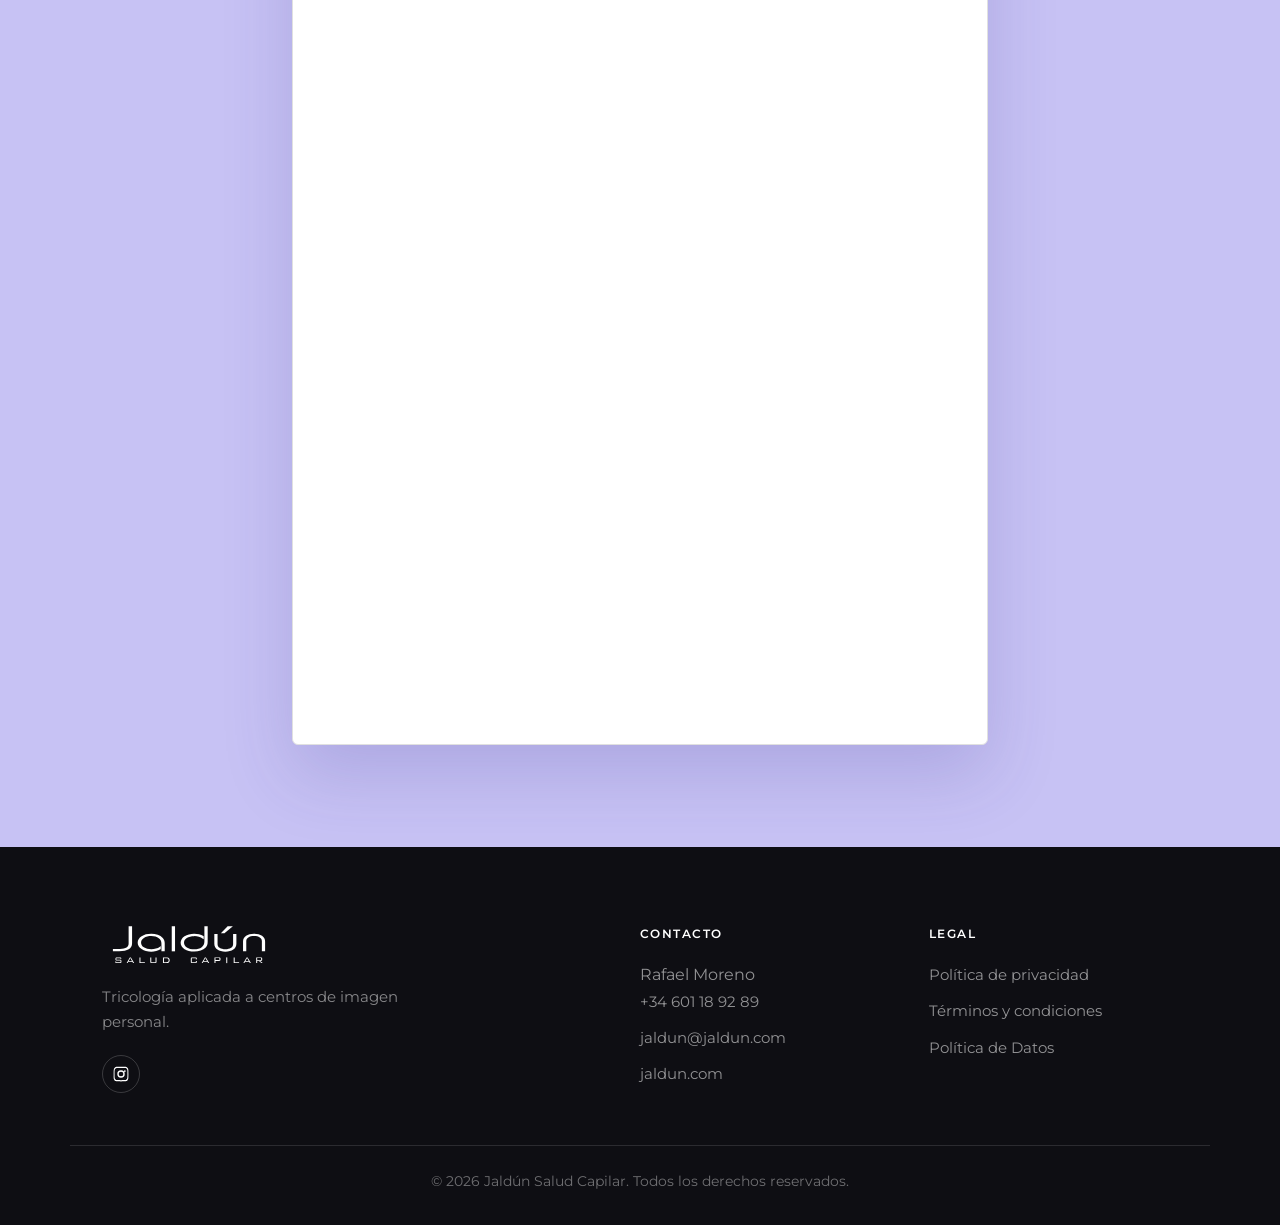
